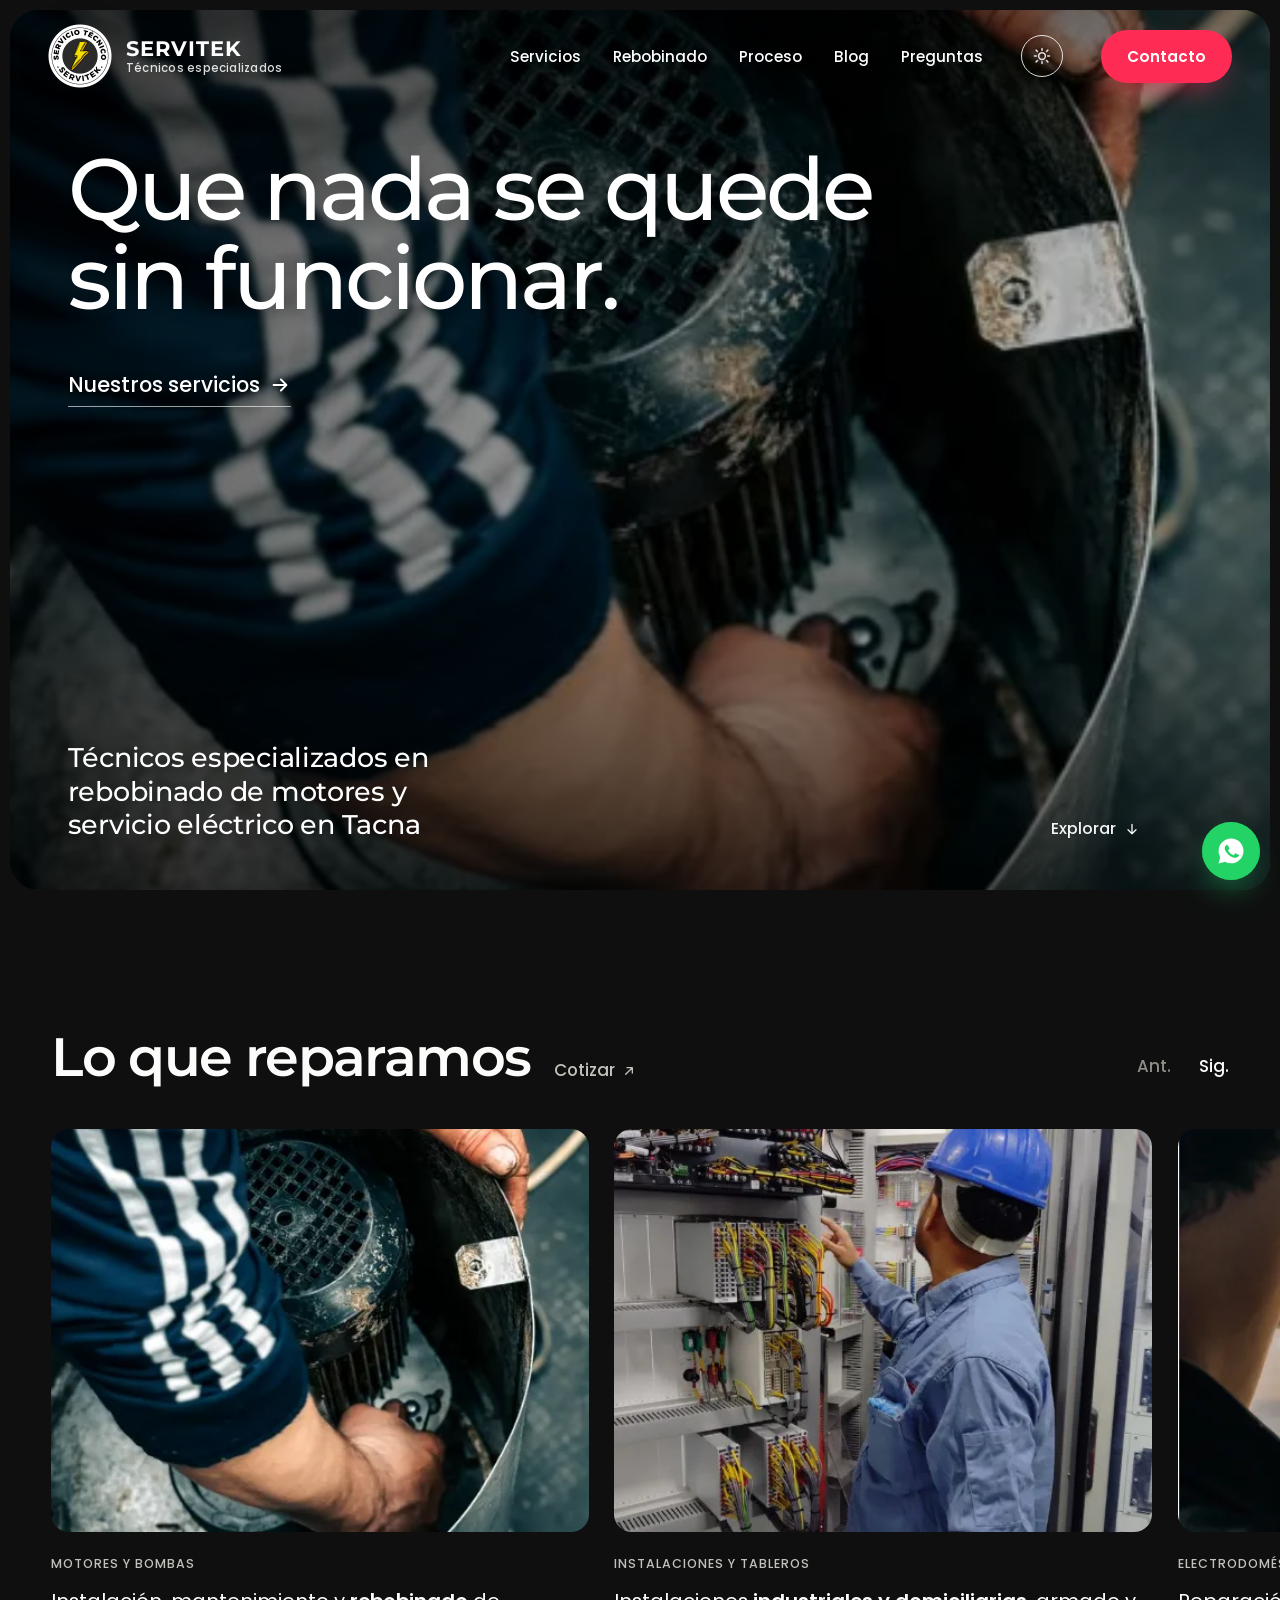
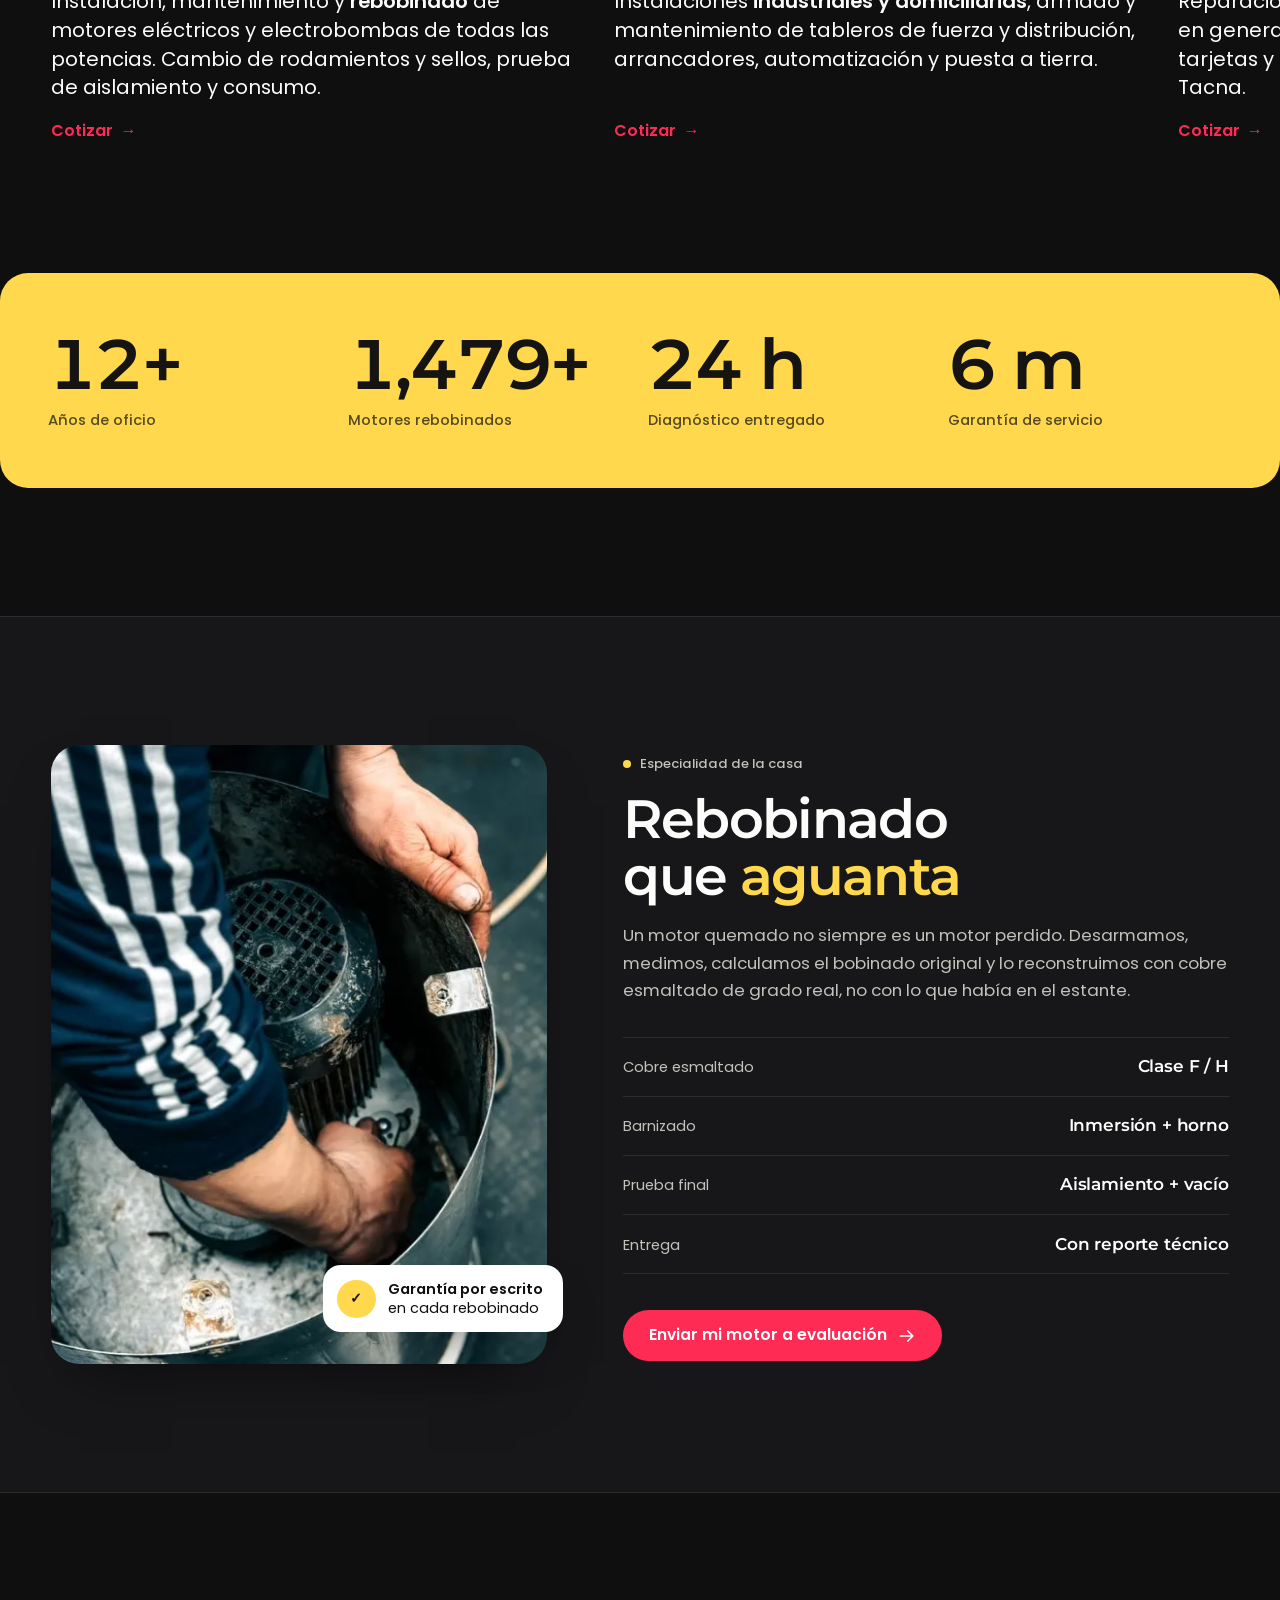
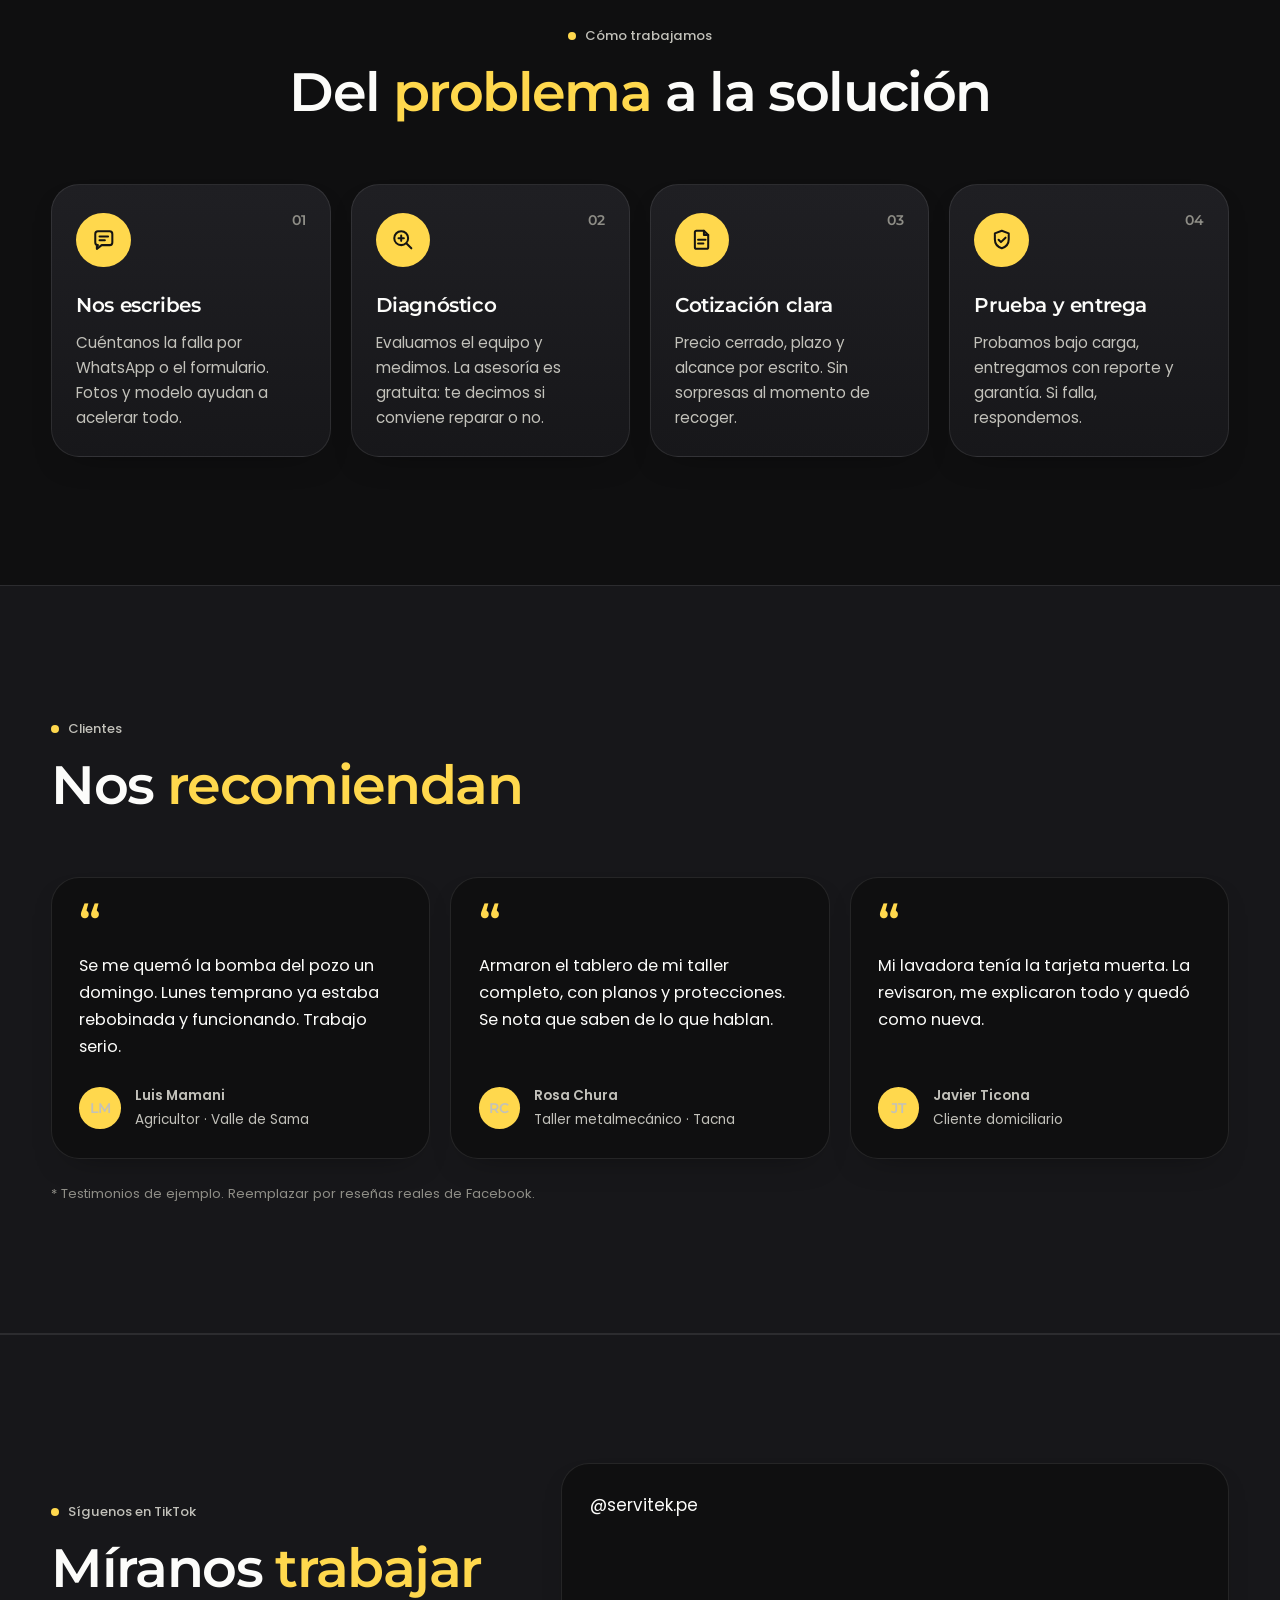
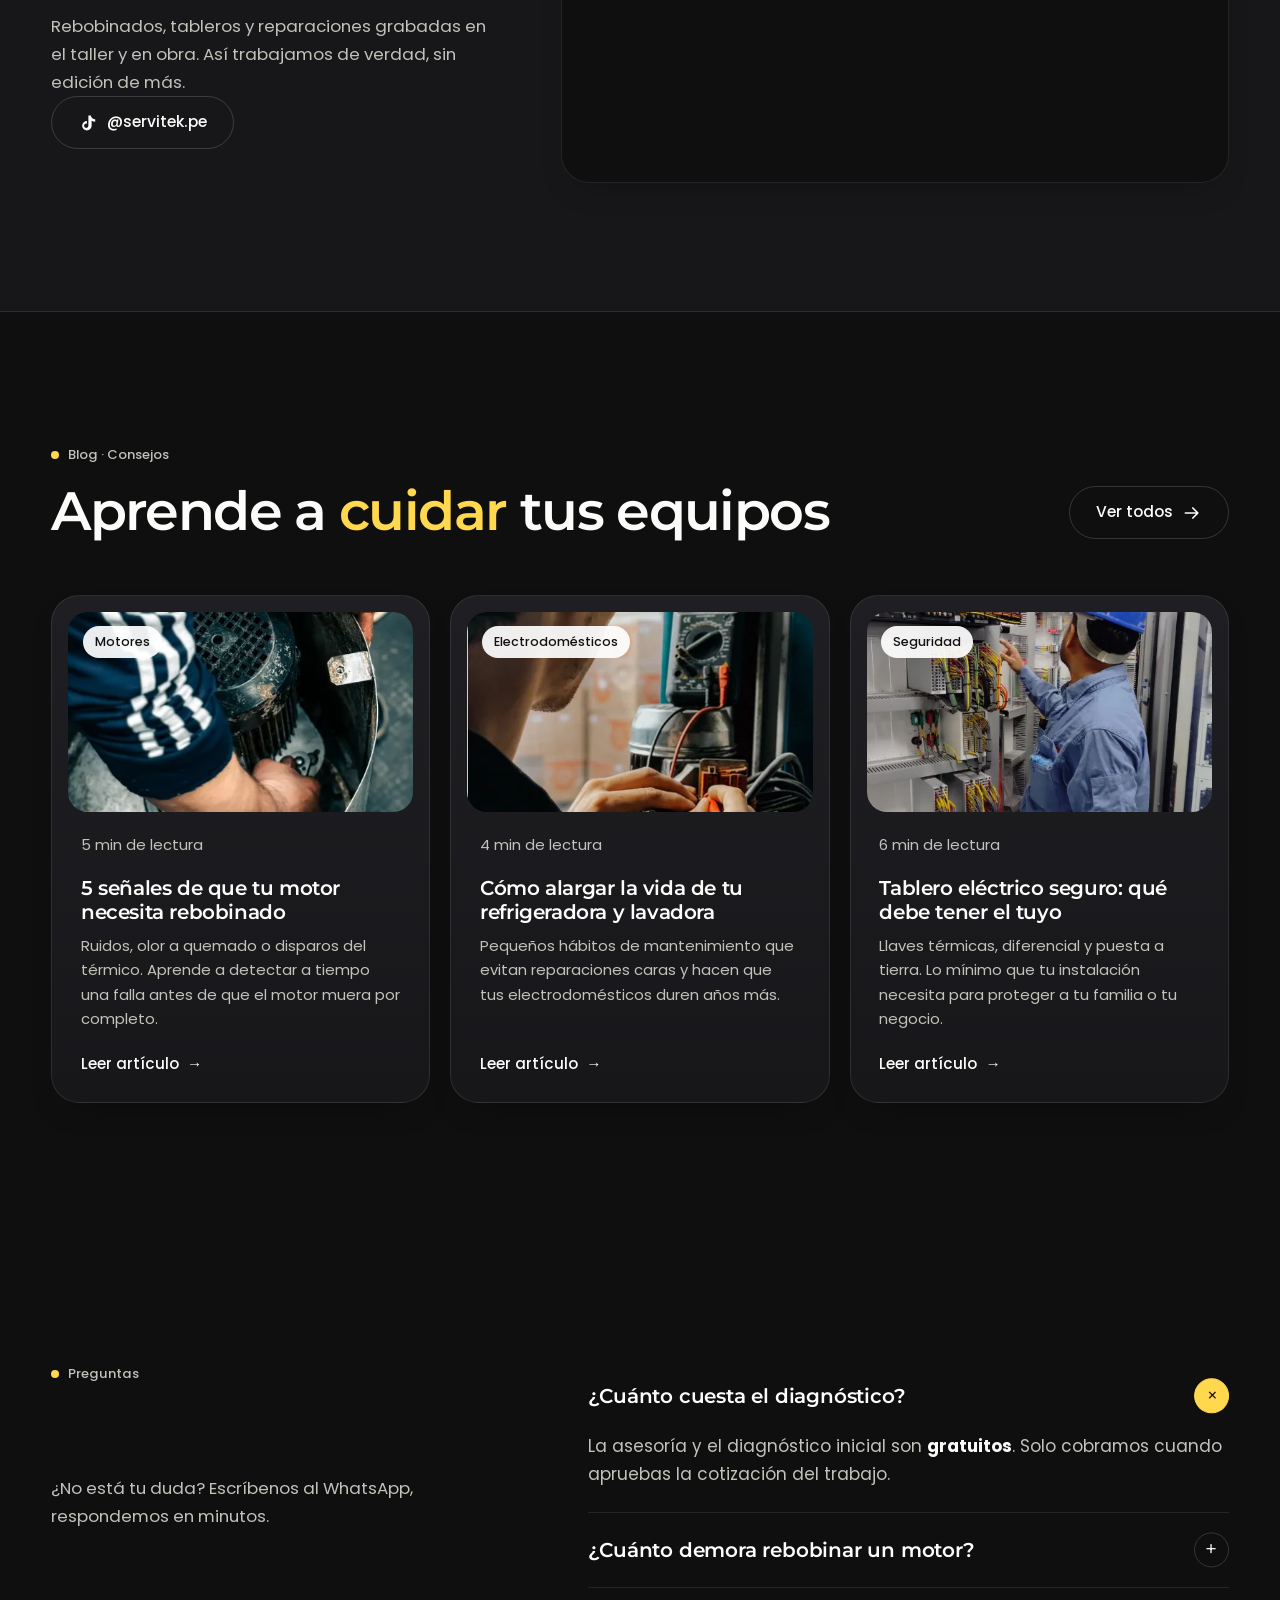
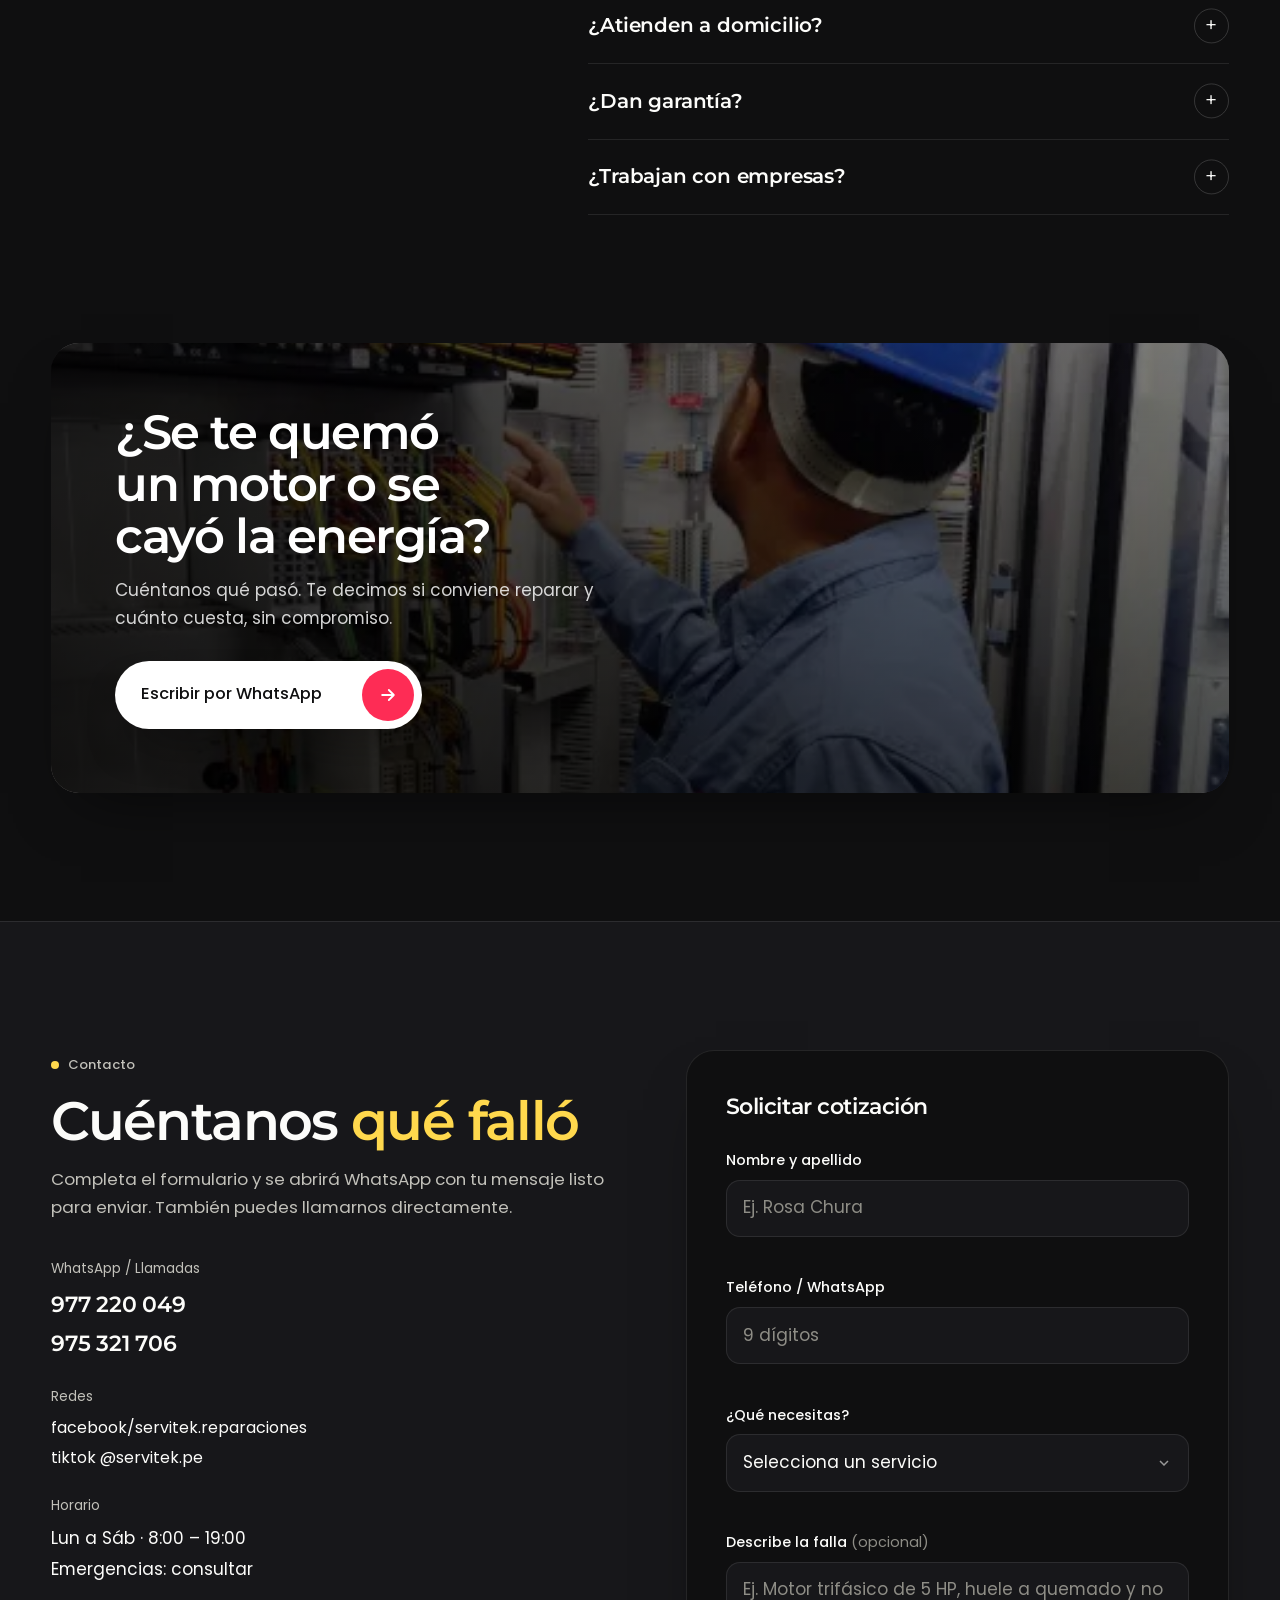
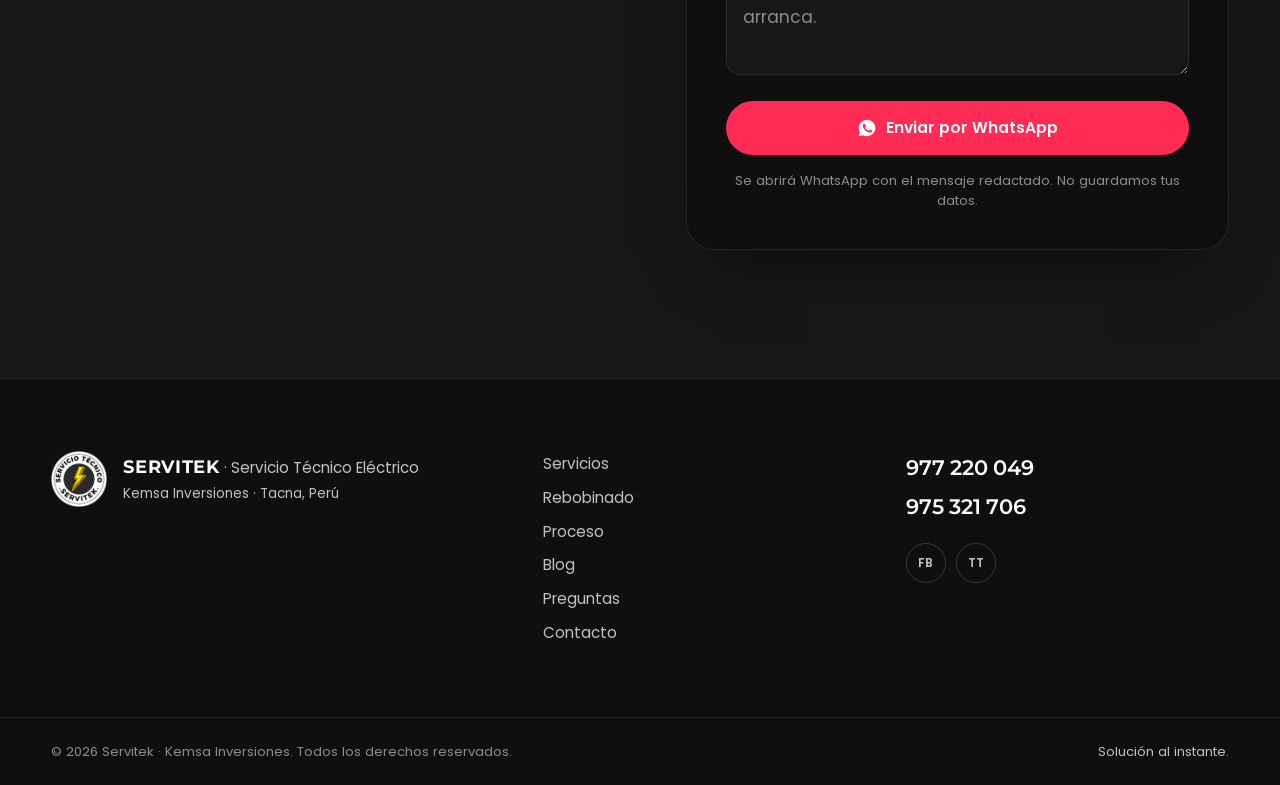
==== index.html @ 83cf3275 "Convertir Servicios en carrusel a lo ancho con cinco servicios Tarjetas sin caja: foto grande, etiqu" ====
<!doctype html>
<html lang="es-PE">
<head>
<meta charset="utf-8">
<meta name="viewport" content="width=device-width, initial-scale=1">
<title>SERVITEK · Servicio Técnico Eléctrico en Tacna | Rebobinado de Motores y Bombas</title>
<meta name="description" content="Servicio técnico eléctrico en Tacna: rebobinado y reparación de motores y bombas, instalaciones industriales y domiciliarias, tableros eléctricos y reparación de electrodomésticos. Asesoría gratuita y solución al instante.">
<meta name="theme-color" content="#0F0F10">
<script>
  (function(){try{var t=localStorage.getItem('servitek-theme');
  if(t==='light')document.documentElement.setAttribute('data-theme','light');}catch(e){}})();
</script>
<link rel="icon" href="assets/favicon.svg" type="image/svg+xml">
<link rel="canonical" href="https://codekadigital.github.io/servitek/">

<meta property="og:type" content="website">
<meta property="og:url" content="https://codekadigital.github.io/servitek/">
<meta property="og:title" content="SERVITEK · Servicio Técnico Eléctrico en Tacna">
<meta property="og:description" content="Rebobinado de motores y bombas, tableros eléctricos, instalaciones industriales y domiciliarias. Asesoría gratuita.">
<meta property="og:image" content="https://codekadigital.github.io/servitek/assets/og-servitek.png">
<meta property="og:image:width" content="1200">
<meta property="og:image:height" content="630">
<meta property="og:locale" content="es_PE">
<meta name="twitter:card" content="summary_large_image">

<link rel="preconnect" href="https://fonts.googleapis.com">
<link rel="preconnect" href="https://fonts.gstatic.com" crossorigin>
<link href="https://fonts.googleapis.com/css2?family=Montserrat:wght@500;600;700&family=Poppins:wght@400;500;600&display=swap" rel="stylesheet">
<link rel="stylesheet" href="css/styles.css?v=9">

<script type="application/ld+json">
{
  "@context": "https://schema.org",
  "@type": "ElectricalContractor",
  "name": "SERVITEK — Servicio Técnico Eléctrico",
  "alternateName": "KEMSA Inversiones",
  "description": "Rebobinado y reparación de motores y bombas, instalaciones industriales y domiciliarias, tableros eléctricos y reparación de electrodomésticos.",
  "telephone": "+51977220049",
  "areaServed": { "@type": "City", "name": "Tacna, Perú" },
  "address": { "@type": "PostalAddress", "addressLocality": "Tacna", "addressCountry": "PE" },
  "sameAs": [
    "https://www.facebook.com/servitek.reparaciones",
    "https://www.tiktok.com/@servitek.pe"
  ],
  "openingHours": "Mo-Sa 08:00-19:00"
}
</script>
</head>
<body>

<a class="skip-link" href="#main">Saltar al contenido</a>

<!-- ═══════════════════════════════════ HEADER -->
<header class="hdr" id="hdr">
  <div class="hdr__inner">
    <a class="brand" href="#top" aria-label="Servitek, inicio">
      <img src="assets/logo-servitek.png" alt="" width="64" height="64" class="brand__mark">
      <span class="brand__text"><strong>SERVITEK</strong><em>Técnicos especializados</em></span>
    </a>

    <nav class="nav" id="nav" aria-label="Principal">
      <a href="#servicios">Servicios</a>
      <a href="#rebobinado">Rebobinado</a>
      <a href="#proceso">Proceso</a>
      <a href="#blog">Blog</a>
      <a href="#faq">Preguntas</a>
      <a href="#contacto" class="nav__cta">Contacto</a>
    </nav>

    <button class="theme" id="theme" aria-label="Cambiar a modo claro" aria-pressed="false" title="Modo claro / oscuro">
      <svg class="theme__sun" viewBox="0 0 24 24" aria-hidden="true"><circle cx="12" cy="12" r="4.5" fill="none" stroke="currentColor" stroke-width="2"/><path d="M12 2v2.5M12 19.5V22M4.2 4.2l1.8 1.8M18 18l1.8 1.8M2 12h2.5M19.5 12H22M4.2 19.8 6 18M18 6l1.8-1.8" stroke="currentColor" stroke-width="2" stroke-linecap="round"/></svg>
      <svg class="theme__moon" viewBox="0 0 24 24" aria-hidden="true"><path d="M20 14.5A8 8 0 0 1 9.5 4a8 8 0 1 0 10.5 10.5Z" fill="none" stroke="currentColor" stroke-width="2" stroke-linejoin="round"/></svg>
    </button>

    <a class="hdr__cta" href="#contacto">Contacto</a>

    <button class="burger" id="burger" aria-label="Abrir menú" aria-expanded="false" aria-controls="nav">
      <span></span><span></span><span></span>
    </button>
  </div>
</header>

<main id="main">

<!-- ═══════════════════════════════════ PORTADA -->
<section class="hero" id="top">
  <div class="hero__media" aria-hidden="true">
    <img src="assets/foto-motores.webp" alt="" width="481" height="850" fetchpriority="high">
  </div>

  <div class="hero__inner">
    <h1 class="hero__title" data-reveal>Que nada se quede sin funcionar.</h1>

    <a class="hero__link" href="#servicios" data-reveal data-delay="1">
      Nuestros servicios
      <svg viewBox="0 0 24 24" aria-hidden="true"><path d="M5 12h14m0 0-6-6m6 6-6 6"/></svg>
    </a>

    <p class="hero__tag" data-reveal data-delay="2">Técnicos especializados en rebobinado de motores y servicio eléctrico en Tacna</p>

    <a class="hero__explore" href="#servicios">
      Explorar
      <svg viewBox="0 0 24 24" aria-hidden="true"><path d="M12 5v14m0 0-6-6m6 6 6-6"/></svg>
    </a>
  </div>
</section>

<!-- ═══════════════════════════════════ SERVICIOS -->
<section class="services" id="servicios">
  <div class="wrap services__head">
    <div class="services__title" data-reveal>
      <h2 class="sec-title">Lo que reparamos</h2>
      <a class="services__all" href="#contacto">Cotizar
        <svg viewBox="0 0 24 24" aria-hidden="true"><path d="M7 17 17 7M9 7h8v8"/></svg>
      </a>
    </div>
    <div class="services__nav" data-reveal>
      <button class="services__btn" type="button" data-dir="-1" aria-label="Anterior">Ant.</button>
      <button class="services__btn" type="button" data-dir="1" aria-label="Siguiente">Sig.</button>
    </div>
  </div>

  <div class="services__track" id="servicesTrack" tabindex="0" aria-label="Servicios, desliza para ver más">
    <article class="svc" data-reveal>
      <div class="svc__art"><img src="assets/foto-motores.webp" alt="Técnico desmontando un motor eléctrico de su carcasa" width="481" height="850" loading="lazy"></div>
      <p class="svc__label">Motores y bombas</p>
      <p class="svc__text">Instalación, mantenimiento y <strong>rebobinado</strong> de motores eléctricos y electrobombas de todas las potencias. Cambio de rodamientos y sellos, prueba de aislamiento y consumo.</p>
      <a class="svc__link" href="#contacto">Cotizar <span aria-hidden="true">→</span></a>
    </article>

    <article class="svc" data-reveal data-delay="1">
      <div class="svc__art"><img src="assets/foto-tableros.webp" alt="Técnico con casco revisando un tablero de control industrial" width="481" height="633" loading="lazy"></div>
      <p class="svc__label">Instalaciones y tableros</p>
      <p class="svc__text">Instalaciones <strong>industriales y domiciliarias</strong>, armado y mantenimiento de tableros de fuerza y distribución, arrancadores, automatización y puesta a tierra.</p>
      <a class="svc__link" href="#contacto">Cotizar <span aria-hidden="true">→</span></a>
    </article>

    <article class="svc" data-reveal data-delay="2">
      <div class="svc__art"><img src="assets/foto-electrodomesticos.webp" alt="Técnico midiendo el motor compresor de un electrodoméstico" width="493" height="853" loading="lazy"></div>
      <p class="svc__label">Electrodomésticos</p>
      <p class="svc__text">Reparación de <strong>lavadoras, secadoras</strong> y línea blanca en general. Diagnóstico electrónico, cambio de tarjetas y motores, con atención a domicilio en Tacna.</p>
      <a class="svc__link" href="#contacto">Cotizar <span aria-hidden="true">→</span></a>
    </article>

    <article class="svc" data-reveal data-delay="3">
      <div class="svc__art"><img src="assets/foto-diagnostico.webp" alt="Técnico midiendo un tablero eléctrico con multímetro" width="658" height="1039" loading="lazy"></div>
      <p class="svc__label">Refrigeración</p>
      <p class="svc__text">Mantenimiento y reparación de <strong>refrigeradoras, congeladoras</strong> y equipos de frío comercial. Carga de gas, cambio de compresor y control de temperatura.</p>
      <a class="svc__link" href="#contacto">Cotizar <span aria-hidden="true">→</span></a>
    </article>

    <article class="svc" data-reveal data-delay="4">
      <div class="svc__art"><img src="assets/foto-tableros.webp" alt="Tablero eléctrico industrial en mantenimiento" width="481" height="633" loading="lazy"></div>
      <p class="svc__label">Mantenimiento preventivo</p>
      <p class="svc__text">Programas de <strong>mantenimiento programado</strong> para plantas, minas y agroindustria. Inspección, medición y reporte técnico antes de que la falla detenga tu operación.</p>
      <a class="svc__link" href="#contacto">Cotizar <span aria-hidden="true">→</span></a>
    </article>
  </div>
</section>

<!-- ═══════════════════════════════════ STATS -->
<section class="stats" aria-label="Cifras de Servitek">
  <div class="wrap stats__grid">
    <div class="stat" data-reveal>
      <span class="stat__num" data-count="12" data-suffix="+">0</span>
      <span class="stat__lbl">Años de oficio</span>
    </div>
    <div class="stat" data-reveal data-delay="1">
      <span class="stat__num" data-count="1500" data-suffix="+">0</span>
      <span class="stat__lbl">Motores rebobinados</span>
    </div>
    <div class="stat" data-reveal data-delay="2">
      <span class="stat__num" data-count="24" data-suffix=" h">0</span>
      <span class="stat__lbl">Diagnóstico entregado</span>
    </div>
    <div class="stat" data-reveal data-delay="3">
      <span class="stat__num" data-count="6" data-suffix=" m">0</span>
      <span class="stat__lbl">Garantía de servicio</span>
    </div>
  </div>
</section>

<!-- ═══════════════════════════════════ REBOBINADO -->
<section class="rewind" id="rebobinado">
  <div class="wrap rewind__grid">
    <div class="rewind__art" data-reveal>
      <div class="rewind__frame">
        <img src="assets/foto-motores.webp" alt="Motor eléctrico desmontado para rebobinado" width="481" height="850" loading="lazy">
      </div>
      <div class="rewind__badge" aria-hidden="true">
        <span class="rewind__badge-ico">✓</span>
        <span><b>Garantía por escrito</b><br>en cada rebobinado</span>
      </div>
    </div>

    <div class="rewind__copy">
      <p class="kicker" data-reveal>Especialidad de la casa</p>
      <h2 class="sec-title" data-reveal>Rebobinado que <span class="hl">aguanta</span></h2>
      <p class="sec-lead" data-reveal>
        Un motor quemado no siempre es un motor perdido. Desarmamos, medimos, calculamos
        el bobinado original y lo reconstruimos con cobre esmaltado de grado real,
        no con lo que había en el estante.
      </p>

      <ol class="specs" data-reveal data-delay="1">
        <li><span>Cobre esmaltado</span><b>Clase F / H</b></li>
        <li><span>Barnizado</span><b>Inmersión + horno</b></li>
        <li><span>Prueba final</span><b>Aislamiento + vacío</b></li>
        <li><span>Entrega</span><b>Con reporte técnico</b></li>
      </ol>

      <a class="btn btn--volt" href="#contacto" data-reveal data-delay="2">
        Enviar mi motor a evaluación
        <svg class="ico ico--arrow" viewBox="0 0 24 24" aria-hidden="true"><path d="M4 12h15m0 0-6-6m6 6-6 6" fill="none" stroke="currentColor" stroke-width="2" stroke-linecap="round" stroke-linejoin="round"/></svg>
      </a>
    </div>
  </div>
</section>

<!-- ═══════════════════════════════════ PROCESO -->
<section class="process" id="proceso">
  <div class="wrap">
    <header class="sec-head sec-head--center">
      <p class="kicker" data-reveal>Cómo trabajamos</p>
      <h2 class="sec-title" data-reveal>Del <span class="hl">problema</span> a la solución</h2>
    </header>

    <ol class="steps">
      <li class="step" data-reveal>
        <span class="step__ico" aria-hidden="true"><svg viewBox="0 0 24 24" aria-hidden="true"><path d="M4 6.5A2.5 2.5 0 0 1 6.5 4h11A2.5 2.5 0 0 1 20 6.5v8a2.5 2.5 0 0 1-2.5 2.5H10l-4.5 3.5V17H6.5A2.5 2.5 0 0 1 4 14.5z" stroke="currentColor" stroke-width="1.9" stroke-linecap="round" stroke-linejoin="round" fill="none"/><path d="M8 9h8M8 12.5h5" stroke="currentColor" stroke-width="1.9" stroke-linecap="round" stroke-linejoin="round" fill="none"/></svg></span>
        <span class="step__n">01</span>
        <h3>Nos escribes</h3>
        <p>Cuéntanos la falla por WhatsApp o el formulario. Fotos y modelo ayudan a acelerar todo.</p>
      </li>
      <li class="step" data-reveal data-delay="1">
        <span class="step__ico" aria-hidden="true"><svg viewBox="0 0 24 24" aria-hidden="true"><circle cx="10.5" cy="10.5" r="6.5" stroke="currentColor" stroke-width="1.9" stroke-linecap="round" stroke-linejoin="round" fill="none"/><path d="M15.5 15.5 20 20M8 10.5h5M10.5 8v5" stroke="currentColor" stroke-width="1.9" stroke-linecap="round" stroke-linejoin="round" fill="none"/></svg></span>
        <span class="step__n">02</span>
        <h3>Diagnóstico</h3>
        <p>Evaluamos el equipo y medimos. La asesoría es gratuita: te decimos si conviene reparar o no.</p>
      </li>
      <li class="step" data-reveal data-delay="2">
        <span class="step__ico" aria-hidden="true"><svg viewBox="0 0 24 24" aria-hidden="true"><path d="M7 3.5h7l4 4V19a1.5 1.5 0 0 1-1.5 1.5h-9.5A1.5 1.5 0 0 1 5.5 19V5A1.5 1.5 0 0 1 7 3.5z" stroke="currentColor" stroke-width="1.9" stroke-linecap="round" stroke-linejoin="round" fill="none"/><path d="M14 3.5v4h4M8.5 12h7M8.5 15.5h5" stroke="currentColor" stroke-width="1.9" stroke-linecap="round" stroke-linejoin="round" fill="none"/></svg></span>
        <span class="step__n">03</span>
        <h3>Cotización clara</h3>
        <p>Precio cerrado, plazo y alcance por escrito. Sin sorpresas al momento de recoger.</p>
      </li>
      <li class="step" data-reveal data-delay="3">
        <span class="step__ico" aria-hidden="true"><svg viewBox="0 0 24 24" aria-hidden="true"><path d="M12 3.5 18.5 6v5.5c0 4-2.8 7.3-6.5 8.5-3.7-1.2-6.5-4.5-6.5-8.5V6z" stroke="currentColor" stroke-width="1.9" stroke-linecap="round" stroke-linejoin="round" fill="none"/><path d="m9 12 2.2 2.2L15.5 10" stroke="currentColor" stroke-width="1.9" stroke-linecap="round" stroke-linejoin="round" fill="none"/></svg></span>
        <span class="step__n">04</span>
        <h3>Prueba y entrega</h3>
        <p>Probamos bajo carga, entregamos con reporte y garantía. Si falla, respondemos.</p>
      </li>
    </ol>
  </div>
</section>

<!-- ═══════════════════════════════════ TESTIMONIOS -->
<section class="quotes" aria-label="Testimonios">
  <div class="wrap">
    <header class="sec-head">
      <p class="kicker" data-reveal>Clientes</p>
      <h2 class="sec-title" data-reveal>Nos <span class="hl">recomiendan</span></h2>
    </header>
    <div class="quotes__grid">
      <blockquote class="quote" data-reveal>
        <p>Se me quemó la bomba del pozo un domingo. Lunes temprano ya estaba rebobinada y funcionando. Trabajo serio.</p>
        <footer><span class="quote__avatar" aria-hidden="true">LM</span><span><b>Luis Mamani</b><span>Agricultor · Valle de Sama</span></span></footer>
      </blockquote>
      <blockquote class="quote" data-reveal data-delay="1">
        <p>Armaron el tablero de mi taller completo, con planos y protecciones. Se nota que saben de lo que hablan.</p>
        <footer><span class="quote__avatar" aria-hidden="true">RC</span><span><b>Rosa Chura</b><span>Taller metalmecánico · Tacna</span></span></footer>
      </blockquote>
      <blockquote class="quote" data-reveal data-delay="2">
        <p>Mi lavadora tenía la tarjeta muerta. La revisaron, me explicaron todo y quedó como nueva.</p>
        <footer><span class="quote__avatar" aria-hidden="true">JT</span><span><b>Javier Ticona</b><span>Cliente domiciliario</span></span></footer>
      </blockquote>
    </div>
    <p class="quotes__note" data-reveal>* Testimonios de ejemplo. Reemplazar por reseñas reales de Facebook.</p>
  </div>
</section>

<!-- ═══════════════════════════════════ TIKTOK -->
<section class="tiktok" id="tiktok">
  <div class="wrap tiktok__grid">
    <div class="tiktok__copy">
      <p class="kicker" data-reveal>Síguenos en TikTok</p>
      <h2 class="sec-title" data-reveal>Míranos <span class="hl">trabajar</span></h2>
      <p class="sec-lead" data-reveal>
        Rebobinados, tableros y reparaciones grabadas en el taller y en obra.
        Así trabajamos de verdad, sin edición de más.
      </p>
      <a class="btn btn--ghost" href="https://www.tiktok.com/@servitek.pe" target="_blank" rel="noopener" data-reveal data-delay="1">
        <svg class="ico" viewBox="0 0 24 24" aria-hidden="true"><path d="M16.6 5.82A4.28 4.28 0 0 1 15.54 3h-3.09v12.4a2.59 2.59 0 0 1-2.59 2.5 2.59 2.59 0 0 1-2.59-2.59 2.59 2.59 0 0 1 3.4-2.46V9.7a5.68 5.68 0 0 0-5.7 5.62 5.68 5.68 0 0 0 5.7 5.68 5.68 5.68 0 0 0 5.68-5.68V9.15a7.35 7.35 0 0 0 4.3 1.38V7.44a4.27 4.27 0 0 1-4.05-1.62z"/></svg>
        @servitek.pe
      </a>
    </div>

    <div class="tiktok__panel" data-reveal data-delay="1">
      <!-- Perfil con los últimos videos; se actualiza solo desde TikTok -->
      <blockquote class="tiktok-embed" cite="https://www.tiktok.com/@servitek.pe" data-unique-id="servitek.pe" data-embed-type="creator" style="max-width:780px;min-width:288px;margin:0 auto">
        <section><a target="_blank" rel="noopener" href="https://www.tiktok.com/@servitek.pe?refer=creator_embed">@servitek.pe</a></section>
      </blockquote>
      <!--
        Para incrustar reels concretos, agrega uno por cada video dentro de <div class="reels">:
        <blockquote class="tiktok-embed" cite="https://www.tiktok.com/@servitek.pe/video/ID" data-video-id="ID" style="max-width:325px;min-width:325px">
          <section><a target="_blank" href="https://www.tiktok.com/@servitek.pe/video/ID">Ver en TikTok</a></section>
        </blockquote>
      -->
    </div>
  </div>
</section>

<!-- ═══════════════════════════════════ BLOG -->
<section class="blog" id="blog">
  <div class="wrap">
    <header class="blog__head">
      <div>
        <p class="kicker" data-reveal>Blog · Consejos</p>
        <h2 class="sec-title" data-reveal>Aprende a <span class="hl">cuidar</span> tus equipos</h2>
      </div>
      <a class="btn btn--ghost" href="blog.html" data-reveal>
        Ver todos
        <svg class="ico ico--arrow" viewBox="0 0 24 24" aria-hidden="true"><path d="M4 12h15m0 0-6-6m6 6-6 6" fill="none" stroke="currentColor" stroke-width="2" stroke-linecap="round" stroke-linejoin="round"/></svg>
      </a>
    </header>

    <div class="posts">
      <article class="post" data-reveal>
        <div class="post__art">
          <img src="assets/foto-motores.webp" alt="Motor eléctrico desmontado" width="481" height="850" loading="lazy">
          <span class="post__cat">Motores</span>
        </div>
        <div class="post__body">
          <p class="post__meta">5 min de lectura</p>
          <h3><a href="blog/senales-motor-necesita-rebobinado.html">5 señales de que tu motor necesita rebobinado</a></h3>
          <p>Ruidos, olor a quemado o disparos del térmico. Aprende a detectar a tiempo una falla antes de que el motor muera por completo.</p>
          <span class="post__link">Leer artículo <span aria-hidden="true">→</span></span>
        </div>
      </article>

      <article class="post" data-reveal data-delay="1">
        <div class="post__art">
          <img src="assets/foto-electrodomesticos.webp" alt="Reparación de electrodoméstico" width="493" height="853" loading="lazy">
          <span class="post__cat">Electrodomésticos</span>
        </div>
        <div class="post__body">
          <p class="post__meta">4 min de lectura</p>
          <h3><a href="blog/alargar-vida-refrigeradora-lavadora.html">Cómo alargar la vida de tu refrigeradora y lavadora</a></h3>
          <p>Pequeños hábitos de mantenimiento que evitan reparaciones caras y hacen que tus electrodomésticos duren años más.</p>
          <span class="post__link">Leer artículo <span aria-hidden="true">→</span></span>
        </div>
      </article>

      <article class="post" data-reveal data-delay="2">
        <div class="post__art">
          <img src="assets/foto-tableros.webp" alt="Tablero eléctrico" width="481" height="633" loading="lazy">
          <span class="post__cat">Seguridad</span>
        </div>
        <div class="post__body">
          <p class="post__meta">6 min de lectura</p>
          <h3><a href="blog/tablero-electrico-seguro-casa-negocio.html">Tablero eléctrico seguro: qué debe tener el tuyo</a></h3>
          <p>Llaves térmicas, diferencial y puesta a tierra. Lo mínimo que tu instalación necesita para proteger a tu familia o tu negocio.</p>
          <span class="post__link">Leer artículo <span aria-hidden="true">→</span></span>
        </div>
      </article>
    </div>
  </div>
</section>

<!-- ═══════════════════════════════════ FAQ -->
<section class="faq" id="faq">
  <div class="wrap faq__grid">
    <div class="faq__intro">
      <p class="kicker" data-reveal>Preguntas</p>
      <h2 class="sec-title" data-reveal>Antes de <span class="hl">llamar</span></h2>
      <p class="sec-lead" data-reveal>¿No está tu duda? Escríbenos al WhatsApp, respondemos en minutos.</p>
    </div>

    <div class="faq__list" data-reveal data-delay="1">
      <details class="acc" open>
        <summary>¿Cuánto cuesta el diagnóstico?</summary>
        <div class="acc__body"><p>La asesoría y el diagnóstico inicial son <strong>gratuitos</strong>. Solo cobramos cuando apruebas la cotización del trabajo.</p></div>
      </details>
      <details class="acc">
        <summary>¿Cuánto demora rebobinar un motor?</summary>
        <div class="acc__body"><p>Depende de la potencia y disponibilidad de cobre. Un motor monofásico estándar sale entre <strong>24 y 72 horas</strong>. Los casos urgentes se atienden con prioridad.</p></div>
      </details>
      <details class="acc">
        <summary>¿Atienden a domicilio?</summary>
        <div class="acc__body"><p>Sí. Instalaciones, tableros y electrodomésticos se atienden en tu domicilio o empresa dentro de Tacna. Los motores y bombas se evalúan en taller.</p></div>
      </details>
      <details class="acc">
        <summary>¿Dan garantía?</summary>
        <div class="acc__body"><p>Todo trabajo sale con garantía por escrito de hasta <strong>6 meses</strong> sobre mano de obra y componentes instalados por nosotros.</p></div>
      </details>
      <details class="acc">
        <summary>¿Trabajan con empresas?</summary>
        <div class="acc__body"><p>Sí. Emitimos comprobantes y manejamos contratos de <strong>mantenimiento preventivo</strong> programado para plantas, minas y agroindustria.</p></div>
      </details>
    </div>
  </div>
</section>

<!-- ═══════════════════════════════════ FRANJA CTA -->
<section class="band" aria-label="Llamado a la acción">
  <div class="wrap">
    <div class="band__panel" data-reveal>
      <img class="band__img" src="assets/foto-tableros.webp" alt="" width="481" height="633" loading="lazy">
      <div class="band__copy">
        <h2 class="band__title">¿Se te quemó un motor o se cayó la energía?</h2>
        <p class="band__lead">Cuéntanos qué pasó. Te decimos si conviene reparar y cuánto cuesta, sin compromiso.</p>
        <a class="pill" href="https://wa.me/51977220049?text=Hola%20SERVITEK%2C%20necesito%20una%20cotizaci%C3%B3n" target="_blank" rel="noopener">
          <span>Escribir por WhatsApp</span>
          <span class="pill__arrow" aria-hidden="true"><svg viewBox="0 0 24 24"><path d="M5 12h14m0 0-6-6m6 6-6 6"/></svg></span>
        </a>
      </div>
    </div>
  </div>
</section>

<!-- ═══════════════════════════════════ CONTACTO -->
<section class="contact" id="contacto">
  <div class="wrap contact__grid">

    <div class="contact__copy">
      <p class="kicker" data-reveal>Contacto</p>
      <h2 class="sec-title" data-reveal>Cuéntanos <span class="hl">qué falló</span></h2>
      <p class="sec-lead" data-reveal>
        Completa el formulario y se abrirá WhatsApp con tu mensaje listo para enviar.
        También puedes llamarnos directamente.
      </p>

      <ul class="contact__list" data-reveal data-delay="1">
        <li>
          <span class="lbl">WhatsApp / Llamadas</span>
          <a href="tel:+51977220049">977 220 049</a>
          <a href="tel:+51975321706">975 321 706</a>
        </li>
        <li>
          <span class="lbl">Redes</span>
          <a href="https://www.facebook.com/servitek.reparaciones" target="_blank" rel="noopener">facebook/servitek.reparaciones</a>
          <a href="https://www.tiktok.com/@servitek.pe" target="_blank" rel="noopener">tiktok @servitek.pe</a>
        </li>
        <li>
          <span class="lbl">Horario</span>
          <span class="val">Lun a Sáb · 8:00 – 19:00</span>
          <span class="val">Emergencias: consultar</span>
        </li>
      </ul>
    </div>

    <form class="form" id="form" novalidate data-reveal data-delay="1">
      <p class="form__head">Solicitar cotización</p>

      <div class="field">
        <label for="nombre">Nombre y apellido</label>
        <input id="nombre" name="nombre" type="text" autocomplete="name" required placeholder="Ej. Rosa Chura">
        <small class="err" data-err></small>
      </div>

      <div class="field">
        <label for="telefono">Teléfono / WhatsApp</label>
        <input id="telefono" name="telefono" type="tel" inputmode="tel" autocomplete="tel" required placeholder="9 dígitos" maxlength="12">
        <small class="err" data-err></small>
      </div>

      <div class="field">
        <label for="servicio">¿Qué necesitas?</label>
        <select id="servicio" name="servicio" required>
          <option value="" selected disabled>Selecciona un servicio</option>
          <option>Rebobinado de motor</option>
          <option>Reparación de electrobomba</option>
          <option>Tablero eléctrico</option>
          <option>Instalación industrial</option>
          <option>Instalación domiciliaria</option>
          <option>Reparación de electrodoméstico</option>
          <option>Mantenimiento preventivo</option>
          <option>Otro / no estoy seguro</option>
        </select>
        <small class="err" data-err></small>
      </div>

      <div class="field">
        <label for="mensaje">Describe la falla <span class="opt">(opcional)</span></label>
        <textarea id="mensaje" name="mensaje" rows="3" placeholder="Ej. Motor trifásico de 5 HP, huele a quemado y no arranca."></textarea>
      </div>

      <div class="hp" aria-hidden="true">
        <label for="empresa">No llenar</label>
        <input id="empresa" name="empresa" type="text" tabindex="-1" autocomplete="off">
      </div>

      <button class="btn btn--volt btn--block" type="submit">
        <svg class="ico" viewBox="0 0 24 24" aria-hidden="true"><path d="M12.04 2c-5.5 0-9.96 4.46-9.96 9.96 0 1.76.46 3.48 1.34 5L2 22l5.2-1.36a9.9 9.9 0 0 0 4.84 1.24h.01c5.5 0 9.96-4.46 9.96-9.96S17.54 2 12.04 2Zm5.83 14.06c-.24.68-1.42 1.31-1.96 1.36-.5.05-.96.24-3.24-.68-2.73-1.1-4.46-3.9-4.6-4.09-.13-.19-1.1-1.46-1.1-2.78 0-1.32.7-1.97.94-2.24.25-.27.54-.34.72-.34.18 0 .36 0 .52.01.17.01.39-.06.61.47.24.55.8 1.9.87 2.04.07.14.12.3.02.49-.1.19-.15.3-.29.46-.15.17-.31.37-.44.5-.15.14-.3.3-.13.59.17.29.75 1.24 1.61 2.01 1.11.99 2.04 1.3 2.33 1.44.29.15.46.12.63-.07.17-.19.73-.85.93-1.14.19-.29.39-.24.65-.15.26.1 1.61.76 1.89.9.27.14.46.22.53.34.06.12.06.7-.18 1.38Z"/></svg>
        Enviar por WhatsApp
      </button>

      <p class="form__note" id="formNote" role="status" aria-live="polite">
        Se abrirá WhatsApp con el mensaje redactado. No guardamos tus datos.
      </p>
    </form>
  </div>
</section>

</main>

<!-- ═══════════════════════════════════ FOOTER -->
<footer class="ftr">
  <div class="wrap ftr__grid">
    <div class="ftr__brand">
      <img src="assets/logo-servitek.png" alt="Servitek" width="72" height="72">
      <p><strong>SERVITEK</strong> · Servicio Técnico Eléctrico<br>
      <span>Kemsa Inversiones · Tacna, Perú</span></p>
    </div>

    <nav class="ftr__nav" aria-label="Pie de página">
      <a href="#servicios">Servicios</a>
      <a href="#rebobinado">Rebobinado</a>
      <a href="#proceso">Proceso</a>
      <a href="#blog">Blog</a>
      <a href="#faq">Preguntas</a>
      <a href="#contacto">Contacto</a>
    </nav>

    <div class="ftr__contact">
      <a href="tel:+51977220049">977 220 049</a>
      <a href="tel:+51975321706">975 321 706</a>
      <div class="ftr__social">
        <a href="https://www.facebook.com/servitek.reparaciones" target="_blank" rel="noopener" aria-label="Facebook">FB</a>
        <a href="https://www.tiktok.com/@servitek.pe" target="_blank" rel="noopener" aria-label="TikTok">TT</a>
      </div>
    </div>
  </div>

  <div class="wrap ftr__bottom">
    <p>© <span id="year">2026</span> Servitek · Kemsa Inversiones. Todos los derechos reservados.</p>
    <p class="ftr__made">Solución al instante.</p>
  </div>
</footer>

<!-- ═══════════════════════════════════ FLOATING -->
<a class="wa" href="https://wa.me/51977220049?text=Hola%20SERVITEK%2C%20necesito%20ayuda%20con%20un%20servicio%20el%C3%A9ctrico" target="_blank" rel="noopener" aria-label="Escribir por WhatsApp">
  <svg viewBox="0 0 24 24" aria-hidden="true"><path d="M12.04 2c-5.5 0-9.96 4.46-9.96 9.96 0 1.76.46 3.48 1.34 5L2 22l5.2-1.36a9.9 9.9 0 0 0 4.84 1.24h.01c5.5 0 9.96-4.46 9.96-9.96S17.54 2 12.04 2Zm5.83 14.06c-.24.68-1.42 1.31-1.96 1.36-.5.05-.96.24-3.24-.68-2.73-1.1-4.46-3.9-4.6-4.09-.13-.19-1.1-1.46-1.1-2.78 0-1.32.7-1.97.94-2.24.25-.27.54-.34.72-.34.18 0 .36 0 .52.01.17.01.39-.06.61.47.24.55.8 1.9.87 2.04.07.14.12.3.02.49-.1.19-.15.3-.29.46-.15.17-.31.37-.44.5-.15.14-.3.3-.13.59.17.29.75 1.24 1.61 2.01 1.11.99 2.04 1.3 2.33 1.44.29.15.46.12.63-.07.17-.19.73-.85.93-1.14.19-.29.39-.24.65-.15.26.1 1.61.76 1.89.9.27.14.46.22.53.34.06.12.06.7-.18 1.38Z"/></svg>
  <span class="wa__ping" aria-hidden="true"></span>
</a>

<button class="totop" id="totop" aria-label="Volver arriba">
  <svg viewBox="0 0 24 24" aria-hidden="true"><path d="M12 19V5m0 0-6 6m6-6 6 6" fill="none" stroke="currentColor" stroke-width="2" stroke-linecap="round" stroke-linejoin="round"/></svg>
</button>

<script src="js/main.js" defer></script>
<script async src="https://www.tiktok.com/embed.js"></script>
</body>
</html>
---- css/styles.css ----
/* ══════════════════════════════════════════════════════════════
   SERVITEK — Servicio Técnico Eléctrico
   Dirección: fotográfica y limpia. Fondo oscuro suave, mucho aire,
   esquinas redondeadas, un solo acento amarillo usado con moderación.
   ══════════════════════════════════════════════════════════════ */

:root{
  /* Superficies */
  --bg:        #0F0F10;
  --surface:   #17171A;
  --surface-2: #1F1F23;
  --line:      rgba(255,255,255,.09);
  --line-2:    rgba(255,255,255,.16);

  /* Tinta */
  --text:      #FCFCFA;
  --muted:     #C2C1BA;
  --muted-2:   #8E8D86;

  /* Acentos */
  --yellow:     #FFD84D;
  --yellow-2:   #FFE27A;
  --yellow-ink: #151412;   /* texto sobre amarillo, fijo en ambos temas */
  --ink:        #0F0F10;   /* negro fijo (botón oscuro del header) */
  --paper:      #FFFFFF;   /* blanco fijo (botón principal del hero) */
  --action:     #FE2C55;   /* rojo de acción: botones de contacto y cotización */
  --action-2:   #FF4B6E;
  --wa:         #25D366;
  --danger:     #E5484D;

  /* Tipografía */
  --display: 'Montserrat', 'Helvetica Neue', Arial, sans-serif;
  --body:    'Poppins', 'Helvetica Neue', Arial, sans-serif;

  /* Ritmo y forma */
  --wrap:   1280px;
  --gut:    clamp(1.25rem, 4vw, 3.5rem);
  --sec:    clamp(4.5rem, 10vw, 8.5rem);
  --frame:  10px;             /* marco alrededor de la portada */
  --r:      18px;
  --r-lg:   28px;

  --ease: cubic-bezier(.2,.8,.2,1);
  --shadow: 0 30px 60px -30px rgba(0,0,0,.6);
  --shadow-rest: 0 14px 34px -22px rgba(0,0,0,.55);
  color-scheme: dark;
}

:root[data-theme="light"]{
  --bg:        #F4F3EF;
  --surface:   #FFFFFF;
  --surface-2: #F8F7F3;
  --line:      rgba(0,0,0,.08);
  --line-2:    rgba(0,0,0,.16);
  --text:      #161617;
  --muted:     #5D5C57;
  --muted-2:   #8B8A83;
  --yellow:    #FFD84D;
  --yellow-2:  #F2C400;
  --shadow:    0 30px 60px -34px rgba(0,0,0,.28);
  --shadow-rest: 0 12px 30px -22px rgba(0,0,0,.22);
  color-scheme: light;
}

*,*::before,*::after{ box-sizing:border-box; margin:0; padding:0 }

html{ scroll-behavior:smooth; -webkit-text-size-adjust:100% }
@media (prefers-reduced-motion:reduce){
  html{ scroll-behavior:auto }
  *,*::before,*::after{
    animation-duration:.01ms !important; animation-iteration-count:1 !important;
    transition-duration:.01ms !important;
  }
}

body{
  background:var(--bg);
  color:var(--text);
  font-family:var(--body);
  font-size:clamp(1rem,.96rem + .2vw,1.06rem);
  line-height:1.65;
  overflow-x:hidden;
  -webkit-font-smoothing:antialiased;
}

img,svg{ display:block; max-width:100% }
a{ color:inherit; text-decoration:none }
button,input,select,textarea{ font:inherit; color:inherit }

::selection{ background:var(--yellow); color:var(--yellow-ink) }

:focus-visible{
  outline:2px solid var(--yellow);
  outline-offset:3px;
  border-radius:6px;
}

.skip-link{
  position:absolute; left:1rem; top:-100px; z-index:200;
  background:var(--yellow); color:var(--yellow-ink);
  padding:.6rem 1rem; font-weight:600; border-radius:999px;
  transition:top .2s;
}
.skip-link:focus{ top:1rem }

.wrap{
  width:100%; max-width:var(--wrap);
  margin-inline:auto; padding-inline:var(--gut);
}

/* ══════════════════════════════════ HEADER */
.hdr{
  position:fixed; z-index:100;
  top:var(--frame); left:var(--frame); right:var(--frame);
  color:#fff;
  transition:top .3s var(--ease), left .3s var(--ease), right .3s var(--ease),
             background .3s var(--ease), color .3s, box-shadow .3s;
}
.hdr--stuck,
.hdr--solid{
  top:0; left:0; right:0;
  color:var(--text);
  background:color-mix(in srgb, var(--bg) 82%, transparent);
  backdrop-filter:blur(16px) saturate(140%);
  -webkit-backdrop-filter:blur(16px) saturate(140%);
  box-shadow:0 1px 0 var(--line);
}
.hdr__inner{
  max-width:calc(var(--wrap) + 2rem); margin-inline:auto;
  padding:.9rem clamp(1.25rem,3vw,2.5rem);
  display:flex; align-items:center; gap:clamp(1.5rem,3vw,2.75rem);
  transition:padding .3s var(--ease);
}
.hdr--stuck .hdr__inner{ padding-block:.6rem }

.brand{ display:flex; align-items:center; gap:.85rem; margin-right:auto }
.brand__mark{
  width:64px; height:64px; flex:none;
  filter:drop-shadow(0 4px 14px rgba(0,0,0,.45));
  transition:transform .5s var(--ease), width .3s var(--ease), height .3s var(--ease);
}
.brand:hover .brand__mark{ transform:rotate(-10deg) }
.hdr--stuck .brand__mark{ width:50px; height:50px }
.brand__text{ display:flex; flex-direction:column; gap:.2rem; line-height:1 }
.brand__text strong{
  font-family:var(--display); font-weight:700; font-size:1.3rem; letter-spacing:.05em;
}
.brand__text em{
  font-style:normal; font-size:.72rem; font-weight:500; letter-spacing:.02em; opacity:.85;
}

.nav{ display:flex; align-items:center; gap:clamp(1.25rem,2.5vw,2.25rem) }
.nav a{
  font-weight:500; font-size:.95rem; opacity:1;
  position:relative; padding:.35rem 0; transition:opacity .25s;
}
.nav a::after{
  content:''; position:absolute; left:0; right:0; bottom:0;
  height:1.5px; background:currentColor;
  transform:scaleX(0); transform-origin:right;
  transition:transform .35s var(--ease);
}
.nav a:hover{ opacity:1 }
.nav a:hover::after{ transform:scaleX(1); transform-origin:left }
.nav__cta{ display:none }

.hdr__cta{
  display:inline-flex; align-items:center;
  padding:.85rem 1.6rem; border-radius:999px;
  background:var(--action); color:#fff;
  font-weight:600; font-size:.95rem; white-space:nowrap;
  box-shadow:0 12px 30px -12px rgba(254,44,85,.7);
  transition:transform .3s var(--ease), background .25s;
}
.hdr__cta:hover{ transform:translateY(-2px); background:var(--action-2) }

.theme{
  flex:none; display:grid; place-items:center;
  width:42px; height:42px; cursor:pointer;
  background:transparent; border:1.5px solid currentColor; border-radius:50%;
  color:inherit; opacity:.85;
  transition:opacity .25s, transform .5s var(--ease);
}
.theme:hover{ opacity:1; transform:rotate(20deg) }
.theme svg{ width:18px; height:18px; grid-area:1/1; transition:opacity .3s, transform .4s var(--ease) }
.theme__moon{ opacity:0; transform:scale(.4) rotate(-40deg) }
.theme__sun{ opacity:1 }
:root[data-theme="light"] .theme__sun{ opacity:0; transform:scale(.4) rotate(40deg) }
:root[data-theme="light"] .theme__moon{ opacity:1; transform:none }

.burger{
  display:none; background:none; border:0; cursor:pointer;
  width:40px; height:34px; padding:6px; flex-direction:column;
  justify-content:space-between; color:inherit;
}
.burger span{
  display:block; height:2px; width:100%; background:currentColor; border-radius:2px;
  transition:transform .35s var(--ease), opacity .2s;
}
.burger[aria-expanded="true"] span:nth-child(1){ transform:translateY(9px) rotate(45deg) }
.burger[aria-expanded="true"] span:nth-child(2){ opacity:0 }
.burger[aria-expanded="true"] span:nth-child(3){ transform:translateY(-9px) rotate(-45deg) }

/* ══════════════════════════════════ BOTONES */
.btn{
  display:inline-flex; align-items:center; justify-content:center; gap:.6rem;
  padding:.95rem 1.6rem; border:0; cursor:pointer; border-radius:999px;
  font-weight:500; font-size:.97rem; white-space:nowrap; line-height:1.2;
  transition:transform .3s var(--ease), background .25s, color .25s, box-shadow .3s, border-color .25s;
}
.btn .ico{ width:20px; height:20px; fill:currentColor; flex:none }
.btn .ico--arrow{ fill:none; transition:transform .3s var(--ease) }
.btn:hover .ico--arrow{ transform:translateX(4px) }

.btn--volt{ background:var(--action); color:#fff; font-weight:600 }
.btn--volt:hover{
  background:var(--action-2); transform:translateY(-2px);
  box-shadow:0 18px 30px -16px rgba(254,44,85,.7);
}

.btn--ghost{
  background:transparent; color:var(--text);
  border:1.5px solid var(--line-2);
}
.btn--ghost:hover{ border-color:var(--text); transform:translateY(-2px) }

.btn--block{ width:100%; padding-block:1.05rem }

/* Píldora con círculo (botón principal de la portada) */
.pill{
  display:inline-flex; align-items:center; gap:2.5rem;
  padding:.5rem .5rem .5rem 1.6rem; border-radius:999px;
  background:var(--paper); color:var(--ink);
  font-weight:500; font-size:1.02rem; white-space:nowrap;
  box-shadow:0 24px 50px -24px rgba(0,0,0,.7);
  transition:transform .35s var(--ease), box-shadow .35s;
}
.pill__arrow{
  display:grid; place-items:center; width:52px; height:52px; border-radius:50%;
  background:var(--action); color:#fff;
  transition:transform .4s var(--ease);
}
.pill__arrow svg{ width:20px; height:20px; fill:none; stroke:currentColor; stroke-width:2.2; stroke-linecap:round; stroke-linejoin:round }
.pill:hover{ transform:translateY(-2px); box-shadow:0 30px 60px -26px rgba(0,0,0,.8) }
.pill:hover .pill__arrow{ transform:translateX(3px) }

/* ══════════════════════════════════ PORTADA */
.hero{
  position:relative; isolation:isolate; overflow:hidden;
  margin:var(--frame);
  height:calc(100svh - var(--frame) * 2);
  min-height:640px; max-height:1100px;
  border-radius:var(--r-lg);
  background:#141414; color:#fff;
}
.hero__media{ position:absolute; inset:0; z-index:-1 }
.hero__media img{
  width:100%; height:100%; object-fit:cover; object-position:62% 50%;
  transform:scale(1.03);
  animation:heroIn 1.6s var(--ease) both;
}
@keyframes heroIn{ from{ transform:scale(1.1); opacity:0 } }
.hero__media::after{
  content:''; position:absolute; inset:0;
  background:
    linear-gradient(105deg, rgba(0,0,0,.7) 0%, rgba(0,0,0,.4) 48%, rgba(0,0,0,.16) 100%),
    linear-gradient(180deg, rgba(0,0,0,.42) 0%, transparent 28%, transparent 62%, rgba(0,0,0,.6) 100%);
}
.hero__inner{
  position:relative; height:100%;
  display:flex; flex-direction:column; align-items:flex-start;
  padding:clamp(7rem,15vh,9.5rem) clamp(1.5rem,4.5vw,4rem) clamp(1.75rem,4vw,3rem);
}
.hero__title{
  font-family:var(--display); font-weight:500;
  font-size:clamp(2.8rem,6.8vw,6.2rem);
  line-height:1.02; letter-spacing:-.035em; color:#fff;
  text-shadow:0 2px 24px rgba(0,0,0,.45);
  max-width:18ch; text-wrap:balance;
  margin-bottom:clamp(2rem,5vh,3.25rem);
}
.hero__link{
  position:relative; display:inline-flex; align-items:center; gap:.6rem;
  padding-bottom:.35rem; color:#fff;
  font-weight:500; font-size:clamp(1.05rem,1rem + .4vw,1.3rem);
  text-shadow:0 2px 14px rgba(0,0,0,.5);
}
.hero__link::after{
  content:''; position:absolute; left:0; right:0; bottom:0; height:1.5px;
  background:currentColor; opacity:.6; transform-origin:left;
  transition:transform .4s var(--ease), opacity .3s;
}
.hero__link svg{
  width:22px; height:22px; fill:none; stroke:currentColor; stroke-width:2; stroke-linecap:round; stroke-linejoin:round;
  transition:transform .35s var(--ease);
}
.hero__link:hover::after{ opacity:1 }
.hero__link:hover svg{ transform:translateX(5px) }

.hero__tag{
  margin-top:auto; max-width:24ch;
  font-family:var(--display); font-weight:500;
  font-size:clamp(1.1rem,1.2rem + .6vw,1.75rem); line-height:1.25;
  letter-spacing:-.01em; text-wrap:balance; color:#fff;
  text-shadow:0 2px 18px rgba(0,0,0,.5);
}
.hero__explore{
  position:absolute; right:calc(clamp(1.5rem,4.5vw,4rem) + 4.5rem); bottom:clamp(1.75rem,4vw,3rem);
  display:inline-flex; align-items:center; gap:.5rem;
  font-weight:500; font-size:1rem; opacity:.95;
}
.hero__explore svg{
  width:16px; height:16px; fill:none; stroke:currentColor; stroke-width:2; stroke-linecap:round; stroke-linejoin:round;
  animation:nudge 2.2s var(--ease) infinite;
}
@keyframes nudge{ 50%{ transform:translateY(4px) } }

/* ══════════════════════════════════ ENCABEZADOS DE SECCIÓN */
.kicker{
  display:inline-flex; align-items:center; gap:.55rem;
  font-size:.82rem; font-weight:500; color:var(--muted);
  margin-bottom:1rem;
}
.kicker::before{
  content:''; width:8px; height:8px; border-radius:50%; background:var(--yellow);
}
.sec-title{
  font-family:var(--display); font-weight:600;
  font-size:clamp(2rem,4.2vw,3.4rem);
  line-height:1.06; letter-spacing:-.03em;
  margin-bottom:1.1rem; text-wrap:balance;
}
.sec-title .hl{ color:var(--yellow) }
.sec-lead{ max-width:56ch; color:var(--muted); font-size:1.05rem }
.sec-head{ margin-bottom:clamp(2.25rem,5vw,4rem) }
.sec-head--center{ text-align:center }
.sec-head--center .sec-lead{ margin-inline:auto }

/* ══════════════════════════════════ SERVICIOS (carrusel a lo ancho) */
.services{ padding-block:var(--sec) }
.services__head{
  display:flex; align-items:flex-end; justify-content:space-between; gap:1.5rem;
  margin-bottom:clamp(1.75rem,4vw,2.75rem);
}
.services__title{ display:flex; align-items:baseline; gap:1.5rem; flex-wrap:wrap }
.services__title .sec-title{ margin-bottom:0 }
.services__all{
  display:inline-flex; align-items:center; gap:.35rem;
  font-weight:500; font-size:1.05rem; color:var(--muted);
  transition:color .25s;
}
.services__all svg{ width:16px; height:16px; fill:none; stroke:currentColor; stroke-width:2; stroke-linecap:round; stroke-linejoin:round }
.services__all:hover{ color:var(--text) }
.services__nav{ display:flex; gap:1.75rem; flex:none }
.services__btn{
  background:none; border:0; cursor:pointer; padding:.25rem 0;
  font-weight:500; font-size:1.05rem; color:var(--text);
  transition:color .25s, opacity .25s;
}
.services__btn:hover{ color:var(--yellow) }
.services__btn[disabled]{ color:var(--muted-2); cursor:default }

.services__track{
  --edge:max(var(--gut), calc((100% - var(--wrap)) / 2 + var(--gut)));
  display:flex; gap:clamp(1.25rem,2vw,1.75rem);
  overflow-x:auto; overscroll-behavior-x:contain;
  scroll-snap-type:x mandatory;
  padding-inline:var(--edge) var(--gut);
  scroll-padding-inline-start:var(--edge);
  scrollbar-width:none; -ms-overflow-style:none;
  cursor:grab;
}
.services__track::-webkit-scrollbar{ display:none }
.services__track:active{ cursor:grabbing }
.services__track:focus-visible{ outline-offset:-2px }

.svc{
  flex:0 0 clamp(280px,42vw,600px); scroll-snap-align:start;
  display:flex; flex-direction:column;
}
.svc__art{
  aspect-ratio:4/3; overflow:hidden; border-radius:var(--r);
  background:var(--surface-2); margin-bottom:1.35rem;
}
.svc__art img{ width:100%; height:100%; object-fit:cover; transition:transform .8s var(--ease) }
.svc:hover .svc__art img{ transform:scale(1.04) }
.svc__label{
  font-size:.78rem; font-weight:500; letter-spacing:.08em; text-transform:uppercase;
  color:var(--muted); margin-bottom:.8rem;
}
.svc__text{
  font-size:clamp(1.05rem,1rem + .3vw,1.25rem); line-height:1.45; color:var(--text);
  margin-bottom:1rem;
}
.svc__text strong{ font-weight:600 }
.svc__link{
  margin-top:auto; width:fit-content;
  display:inline-flex; gap:.45rem; align-items:center;
  font-weight:600; font-size:1rem; color:var(--action);
}
.svc__link span{ transition:transform .3s var(--ease) }
.svc__link:hover span{ transform:translateX(5px) }

/* ══════════════════════════════════ CIFRAS */
.stats{ padding-block:0 var(--sec) }
.stats__grid{
  display:grid; gap:2rem 1rem;
  grid-template-columns:repeat(auto-fit,minmax(170px,1fr));
  padding:clamp(2.25rem,5vw,3.5rem) clamp(1.5rem,4vw,3rem);
  background:var(--yellow); color:var(--yellow-ink);
  border-radius:var(--r-lg);
}
.stat{ text-align:left }
.stat__num{
  display:block; font-family:var(--display); font-weight:600;
  font-size:clamp(2.6rem,5.5vw,4.4rem); line-height:1;
  letter-spacing:-.03em; font-variant-numeric:tabular-nums;
}
.stat__lbl{
  display:block; margin-top:.55rem;
  font-size:.92rem; font-weight:500; color:rgba(21,20,18,.72);
}

/* ══════════════════════════════════ REBOBINADO */
.rewind{ padding-block:var(--sec); background:var(--surface); border-block:1px solid var(--line) }
.rewind__grid{
  display:grid; gap:clamp(2.5rem,6vw,5rem);
  grid-template-columns:minmax(0,.9fr) minmax(0,1.1fr);
  align-items:center;
}
.rewind__frame{
  overflow:hidden; border-radius:var(--r-lg);
  box-shadow:var(--shadow);
}
.rewind__frame img{
  width:100%; height:auto; aspect-ratio:4/5; object-fit:cover;
  transition:transform 1s var(--ease);
}
.rewind__frame:hover img{ transform:scale(1.03) }
.rewind__art{ position:relative; max-width:520px; margin-inline:auto; width:100% }
.rewind__badge{
  position:absolute; right:-1rem; bottom:2rem; z-index:2;
  display:flex; align-items:center; gap:.8rem;
  padding:.9rem 1.2rem .9rem .9rem; border-radius:18px;
  background:var(--paper); color:var(--ink);
  font-size:.9rem; line-height:1.3;
  box-shadow:0 24px 50px -22px rgba(0,0,0,.7);
  animation:floaty 6s ease-in-out infinite;
}
.rewind__badge b{ font-weight:600 }
.rewind__badge-ico{
  display:grid; place-items:center; flex:none; width:2.4rem; height:2.4rem; border-radius:50%;
  background:var(--yellow); color:var(--yellow-ink); font-weight:700;
}
@keyframes floaty{ 50%{ transform:translateY(-8px) } }

.specs{ list-style:none; margin:2rem 0 2.25rem }
.specs li{
  display:flex; justify-content:space-between; align-items:baseline; gap:1rem;
  padding:.95rem 0; border-bottom:1px solid var(--line);
}
.specs li:first-child{ border-top:1px solid var(--line) }
.specs span{ font-size:.92rem; color:var(--muted) }
.specs b{ font-family:var(--display); font-weight:600; font-size:1.05rem; letter-spacing:-.01em }

/* ══════════════════════════════════ PROCESO */
.process{ padding-block:var(--sec) }
.steps{
  list-style:none;
  display:grid; gap:1.25rem;
  grid-template-columns:repeat(auto-fit,minmax(230px,1fr));
}
.step{
  position:relative;
  padding:1.75rem 1.5rem 1.6rem;
  background:linear-gradient(180deg,var(--surface-2),var(--surface));
  border:1px solid var(--line); border-radius:var(--r-lg);
  box-shadow:var(--shadow-rest);
  transition:transform .4s var(--ease), box-shadow .4s;
}
.step:hover{ transform:translateY(-5px); box-shadow:var(--shadow) }
.step__ico{
  display:grid; place-items:center; width:3.4rem; height:3.4rem;
  border-radius:50%; background:var(--yellow); color:var(--yellow-ink);
  margin-bottom:1.35rem;
  transition:transform .4s var(--ease);
}
.step__ico svg{ width:1.6rem; height:1.6rem }
.step:hover .step__ico{ transform:rotate(-8deg) scale(1.06) }
.step__n{
  position:absolute; top:1.5rem; right:1.5rem;
  font-family:var(--display); font-weight:600; font-size:.85rem;
  color:var(--muted-2);
}
.step h3{
  font-family:var(--display); font-weight:600; font-size:1.25rem;
  letter-spacing:-.02em; margin-bottom:.5rem;
}
.step p{ color:var(--muted); font-size:.95rem }

/* ══════════════════════════════════ TESTIMONIOS */
.quotes{ padding-block:var(--sec); background:var(--surface); border-block:1px solid var(--line) }
.quotes__grid{
  display:grid; gap:1.25rem;
  grid-template-columns:repeat(auto-fit,minmax(280px,1fr));
}
.quote{
  display:flex; flex-direction:column;
  padding:1.9rem 1.7rem 1.7rem;
  background:var(--bg); border:1px solid var(--line); border-radius:var(--r-lg);
  transition:transform .4s var(--ease), box-shadow .4s;
}
.quote:hover{ transform:translateY(-5px); box-shadow:var(--shadow) }
.quote::before{
  content:'“'; font-family:var(--display); font-weight:600;
  font-size:3rem; line-height:.6; color:var(--yellow); margin-bottom:1rem;
}
.quote p{ font-size:1.02rem; color:var(--text); margin-bottom:1.5rem; flex:1 }
.quote{ box-shadow:var(--shadow-rest) }
.quote footer{ display:flex; align-items:center; gap:.85rem }
.quote footer > span:last-child{ display:flex; flex-direction:column; gap:.1rem }
.quote footer b{ font-weight:600 }
.quote__avatar{
  display:grid; place-items:center; flex:none; width:2.6rem; height:2.6rem; border-radius:50%;
  background:var(--yellow); color:var(--yellow-ink);
  font-family:var(--display); font-weight:600; font-size:.85rem;
}
.quote footer span{ font-size:.85rem; color:var(--muted) }
.quotes__note{ margin-top:1.5rem; font-size:.82rem; color:var(--muted-2) }

/* ══════════════════════════════════ FAQ */
.faq{ padding-block:var(--sec) }
.faq__grid{
  display:grid; gap:clamp(2rem,5vw,4rem);
  grid-template-columns:minmax(0,.85fr) minmax(0,1.15fr);
  align-items:start;
}
.acc{ border-bottom:1px solid var(--line) }
.acc summary{
  cursor:pointer; list-style:none; padding:1.3rem 3.25rem 1.3rem 0;
  position:relative;
  font-family:var(--display); font-weight:600;
  font-size:clamp(1.05rem,2vw,1.25rem); letter-spacing:-.01em;
  transition:color .25s;
}
.acc summary::-webkit-details-marker{ display:none }
.acc summary::after{
  content:'+'; position:absolute; right:0; top:50%; transform:translateY(-50%);
  display:grid; place-items:center; width:2.2rem; height:2.2rem; border-radius:50%;
  border:1.5px solid var(--line-2); font-weight:400; font-size:1.3rem; line-height:1;
  transition:transform .35s var(--ease), background .25s, color .25s, border-color .25s;
}
.acc summary:hover::after{ border-color:var(--text) }
.acc[open] summary::after{
  transform:translateY(-50%) rotate(45deg);
  background:var(--yellow); color:var(--yellow-ink); border-color:var(--yellow);
}
.acc__body{ overflow:hidden; padding-bottom:1.4rem }
.acc[open] .acc__body{ animation:accIn .45s var(--ease) }
@keyframes accIn{ from{ opacity:0; transform:translateY(-8px) } }
.acc__body p{ color:var(--muted); max-width:62ch }
.acc__body strong{ color:var(--text) }

/* ══════════════════════════════════ FRANJA CTA */
.band{ padding-block:0 var(--sec) }
.band__panel{
  position:relative; isolation:isolate; overflow:hidden;
  border-radius:var(--r-lg); min-height:440px;
  display:flex; align-items:flex-end;
  padding:clamp(2rem,5vw,4rem);
  color:#fff; box-shadow:var(--shadow);
}
.band__img{
  position:absolute; inset:0; z-index:-2;
  width:100%; height:100%; object-fit:cover; object-position:70% 40%;
}
.band__panel::before{
  content:''; position:absolute; inset:0; z-index:-1;
  background:
    linear-gradient(100deg, rgba(0,0,0,.78) 0%, rgba(0,0,0,.45) 55%, rgba(0,0,0,.2) 100%),
    linear-gradient(180deg, rgba(0,0,0,.1), rgba(0,0,0,.55));
}
.band__copy{ max-width:34rem }
.band__title{
  font-family:var(--display); font-weight:600;
  font-size:clamp(1.9rem,3.8vw,3rem); line-height:1.08; letter-spacing:-.03em;
  margin-bottom:.9rem; text-wrap:balance;
}
.band__lead{ color:rgba(255,255,255,.82); margin-bottom:1.75rem; max-width:44ch }

/* ══════════════════════════════════ CONTACTO */
.contact{ padding-block:var(--sec); background:var(--surface); border-top:1px solid var(--line) }
.contact__grid{
  display:grid; gap:clamp(2.5rem,5vw,4.5rem);
  grid-template-columns:minmax(0,1fr) minmax(0,.95fr);
  align-items:start;
}
.contact__list{ list-style:none; margin-top:2.25rem; display:grid; gap:1.5rem }
.contact__list li{ display:flex; flex-direction:column; gap:.2rem }
.contact__list .lbl{ font-size:.85rem; color:var(--muted); margin-bottom:.25rem }
.contact__list a{
  font-family:var(--display); font-weight:600; font-size:1.35rem; letter-spacing:-.01em;
  width:fit-content; transition:color .25s;
}
.contact__list a:hover{ color:var(--yellow) }
.contact__list li:nth-child(2) a{
  font-family:var(--body); font-weight:400; font-size:1rem; letter-spacing:0; color:var(--text);
}
.contact__list .val{ color:var(--text) }

/* Formulario */
.form{
  background:var(--bg); border:1px solid var(--line); border-radius:var(--r-lg);
  padding:clamp(1.6rem,3vw,2.4rem);
  box-shadow:var(--shadow);
}
.form__head{
  font-family:var(--display); font-weight:600; font-size:1.35rem; letter-spacing:-.02em;
  margin-bottom:1.5rem;
}
.field{ margin-bottom:1.1rem }
.field label{ display:block; margin-bottom:.45rem; font-size:.9rem; font-weight:500 }
.field .opt{ color:var(--muted-2); font-weight:400 }

.field input,.field select,.field textarea{
  width:100%; background:var(--surface);
  border:1.5px solid var(--line); border-radius:14px;
  padding:.85rem 1rem; color:var(--text);
  transition:border-color .25s, box-shadow .25s;
}
.field textarea{ resize:vertical; min-height:96px }
.field select{
  appearance:none; cursor:pointer;
  background-image:url("data:image/svg+xml,%3Csvg xmlns='http://www.w3.org/2000/svg' viewBox='0 0 24 24' fill='none' stroke='%23999' stroke-width='2.2'%3E%3Cpath d='m6 9 6 6 6-6'/%3E%3C/svg%3E");
  background-repeat:no-repeat; background-position:right 1rem center; background-size:16px;
  padding-right:2.75rem;
}
.field select option{ background:var(--surface); color:var(--text) }
.field input::placeholder,.field textarea::placeholder{ color:var(--muted-2) }
.field input:focus,.field select:focus,.field textarea:focus{
  outline:none; border-color:var(--yellow);
  box-shadow:0 0 0 4px rgba(255,216,77,.18);
}
.field.is-bad input,.field.is-bad select{ border-color:var(--danger) }
.err{ display:block; min-height:1.05rem; margin-top:.3rem; font-size:.8rem; color:var(--danger) }

.hp{ position:absolute; left:-9999px; width:1px; height:1px; overflow:hidden }

.form__note{ margin-top:1rem; font-size:.82rem; line-height:1.5; color:var(--muted-2); text-align:center }
.form__note.is-ok{ color:var(--wa) }

/* ══════════════════════════════════ PIE */
.ftr{ border-top:1px solid var(--line) }
.ftr__grid{
  display:grid; gap:2.5rem;
  grid-template-columns:1.4fr 1fr 1fr;
  padding-block:clamp(3rem,6vw,4.5rem);
  align-items:start;
}
.ftr__brand{ display:flex; gap:1rem; align-items:center }
.ftr__brand img{ width:56px; height:56px; flex:none }
.ftr__brand p{ font-size:.95rem; line-height:1.55; color:var(--muted) }
.ftr__brand strong{ font-family:var(--display); font-weight:700; font-size:1.1rem; letter-spacing:.04em; color:var(--text) }
.ftr__brand span{ font-size:.85rem }

.ftr__nav{ display:flex; flex-direction:column; gap:.55rem }
.ftr__nav a{
  font-size:.95rem; color:var(--muted); width:fit-content;
  transition:color .25s, transform .25s var(--ease);
}
.ftr__nav a:hover{ color:var(--text); transform:translateX(3px) }

.ftr__contact{ display:flex; flex-direction:column; gap:.3rem }
.ftr__contact > a{
  font-family:var(--display); font-weight:600; font-size:1.3rem; letter-spacing:-.01em;
  width:fit-content; transition:color .25s;
}
.ftr__contact > a:hover{ color:var(--yellow) }
.ftr__social{ display:flex; gap:.6rem; margin-top:.9rem }
.ftr__social a{
  display:grid; place-items:center; width:40px; height:40px; border-radius:50%;
  border:1.5px solid var(--line-2); font-size:.75rem; font-weight:600; color:var(--muted);
  transition:background .25s, color .25s, border-color .25s, transform .25s var(--ease);
}
.ftr__social a:hover{
  background:var(--yellow); color:var(--yellow-ink); border-color:var(--yellow);
  transform:translateY(-3px);
}

.ftr__bottom{
  display:flex; justify-content:space-between; flex-wrap:wrap; gap:1rem;
  padding-block:1.4rem; border-top:1px solid var(--line);
  font-size:.82rem; color:var(--muted-2);
}
.ftr__made{ color:var(--muted) }

/* ══════════════════════════════════ FLOTANTES */
.wa{
  position:fixed; right:1.25rem; bottom:1.25rem; z-index:95;
  display:grid; place-items:center; width:58px; height:58px;
  background:var(--wa); border-radius:50%;
  box-shadow:0 16px 34px -12px rgba(37,211,102,.7);
  transition:transform .35s var(--ease);
}
.wa svg{ width:30px; height:30px; fill:#fff; position:relative; z-index:2 }
.wa:hover{ transform:scale(1.08) }
.wa__ping{
  position:absolute; inset:0; border-radius:50%;
  background:var(--wa); opacity:.5;
  animation:waPing 2.6s var(--ease) infinite;
}
@keyframes waPing{ 0%{ transform:scale(1); opacity:.5 } 100%{ transform:scale(1.7); opacity:0 } }

.totop{
  position:fixed; right:1.25rem; bottom:6.4rem; z-index:94;
  width:44px; height:44px; display:grid; place-items:center; border-radius:50%;
  background:var(--surface); border:1px solid var(--line-2);
  color:var(--text); cursor:pointer;
  opacity:0; pointer-events:none; transform:translateY(12px);
  transition:opacity .35s, transform .35s var(--ease), background .25s, color .25s;
}
.totop svg{ width:20px; height:20px }
.totop.is-on{ opacity:1; pointer-events:auto; transform:none }
.totop:hover{ background:var(--yellow); color:var(--yellow-ink); border-color:var(--yellow) }

/* ══════════════════════════════════ REVEAL */
[data-reveal]{
  opacity:0; transform:translateY(22px);
  transition:opacity .9s var(--ease), transform .9s var(--ease);
  transition-delay:calc(var(--d,0) * 120ms);
}
[data-reveal].is-in{ opacity:1; transform:none }
@media (prefers-reduced-motion:reduce){
  [data-reveal]{ opacity:1; transform:none }
}

/* ══════════════════════════════════ TIKTOK */
.tiktok{ padding-block:var(--sec); background:var(--surface); border-block:1px solid var(--line) }
.tiktok__grid{
  display:grid; gap:clamp(2.5rem,5vw,4.5rem);
  grid-template-columns:minmax(0,.8fr) minmax(0,1.2fr);
  align-items:center;
}
.tiktok__panel{
  background:var(--bg); border:1px solid var(--line); border-radius:var(--r-lg);
  padding:clamp(1rem,2.5vw,1.75rem); box-shadow:var(--shadow-rest);
  overflow:hidden; min-height:320px;
}
.tiktok__panel iframe{ border-radius:calc(var(--r-lg) - 8px) }
.reels{
  display:grid; gap:1rem; justify-content:center;
  grid-template-columns:repeat(auto-fit,325px);
}

/* ══════════════════════════════════ BLOG */
.blog{ padding-block:var(--sec) }
.blog__head{
  display:flex; align-items:flex-end; justify-content:space-between;
  gap:1.5rem; flex-wrap:wrap; margin-bottom:clamp(2rem,5vw,3.5rem);
}
.blog__head .sec-title{ margin-bottom:0 }

.posts{
  display:grid; gap:1.25rem;
  grid-template-columns:repeat(auto-fit,minmax(290px,1fr));
}
.post{
  position:relative; display:flex; flex-direction:column;
  background:linear-gradient(180deg,var(--surface-2),var(--surface));
  border:1px solid var(--line); border-radius:var(--r-lg);
  padding:1rem; overflow:hidden; box-shadow:var(--shadow-rest);
  transition:transform .45s var(--ease), box-shadow .45s, border-color .3s;
}
.post:hover{ transform:translateY(-6px); box-shadow:var(--shadow); border-color:var(--line-2) }
.post__art{ position:relative; height:200px; overflow:hidden; border-radius:calc(var(--r-lg) - 8px) }
.post__art img{ width:100%; height:100%; object-fit:cover; transition:transform .8s var(--ease) }
.post:hover .post__art img{ transform:scale(1.05) }
.post__cat{
  position:absolute; top:.9rem; left:.9rem; z-index:2;
  font-size:.78rem; font-weight:500;
  background:rgba(255,255,255,.92); color:#111; padding:.35rem .75rem; border-radius:999px;
}
.post__body{ display:flex; flex-direction:column; flex:1; padding:1.3rem .8rem .6rem }
.post__meta{ font-size:.82rem; color:var(--muted-2); margin-bottom:.6rem }
.post h3{
  font-family:var(--display); font-weight:600; font-size:1.25rem;
  line-height:1.2; letter-spacing:-.02em; margin-bottom:.6rem;
}
.post h3 a{ color:inherit }
.post h3 a::after{ content:''; position:absolute; inset:0 } /* toda la tarjeta clicable */
.post p{ color:var(--muted); font-size:.93rem; margin-bottom:1.2rem }
.post__link{
  margin-top:auto; font-weight:500; font-size:.95rem;
  display:inline-flex; gap:.5rem; align-items:center;
}
.post__link span{ transition:transform .3s var(--ease) }
.post:hover .post__link span{ transform:translateX(5px) }

/* Página de listado del blog */
.blog-hero{ padding-block:clamp(8rem,16vh,11rem) clamp(1rem,3vw,2rem) }
.blog-hero .sec-title{ font-size:clamp(2.4rem,5.5vw,4.4rem) }

/* Artículo individual */
.article{ padding-block:clamp(7.5rem,15vh,10rem) 0 }
.article__wrap{ max-width:760px; margin-inline:auto; padding-inline:var(--gut) }
.article__back{
  display:inline-flex; gap:.5rem; align-items:center; margin-bottom:1.75rem;
  font-size:.92rem; font-weight:500; color:var(--muted);
  transition:color .25s, gap .25s var(--ease);
}
.article__back:hover{ color:var(--text); gap:.8rem }
.article__meta{ font-size:.88rem; color:var(--muted); margin-bottom:1rem }
.article__title{
  font-family:var(--display); font-weight:600;
  font-size:clamp(2rem,5vw,3.2rem); line-height:1.08;
  letter-spacing:-.03em; margin-bottom:1.5rem; text-wrap:balance;
}
.article__cover{ margin:2rem 0; border-radius:var(--r-lg); overflow:hidden; box-shadow:var(--shadow) }
.article__cover img{ width:100%; height:clamp(240px,42vw,440px); object-fit:cover }

.prose{ font-size:1.07rem; line-height:1.8; color:var(--text) }
.prose > * + *{ margin-top:1.35rem }
.prose h2{
  font-family:var(--display); font-weight:600; font-size:1.55rem; letter-spacing:-.02em;
  margin-top:2.6rem; padding-top:1.6rem; border-top:1px solid var(--line);
}
.prose h3{ font-family:var(--display); font-weight:600; font-size:1.2rem; margin-top:1.8rem }
.prose strong{ font-weight:600 }
.prose a{ text-decoration:underline; text-decoration-color:var(--yellow); text-underline-offset:3px }
.prose ul,.prose ol{ padding-left:1.3rem }
.prose li{ margin-top:.55rem }
.prose li::marker{ color:var(--yellow) }
.prose blockquote{
  border-left:3px solid var(--yellow); padding:.6rem 0 .6rem 1.3rem; font-style:italic;
}
.article__cta{
  margin:3.5rem 0; padding:clamp(1.75rem,4vw,2.5rem);
  background:var(--surface); border:1px solid var(--line); border-radius:var(--r-lg);
  text-align:center;
}
.article__cta h2{
  font-family:var(--display); font-weight:600; font-size:clamp(1.5rem,3.5vw,2.1rem);
  letter-spacing:-.02em; margin-bottom:.5rem; border:0; padding:0;
}
.article__cta p{ color:var(--muted); margin-bottom:1.5rem }
.article__foot{
  max-width:760px; margin:3rem auto 0; padding:2rem var(--gut) 4rem;
  border-top:1px solid var(--line);
}
.article__foot p{ font-size:.85rem; color:var(--muted-2) }

/* ══════════════════════════════════ TEMA CLARO: retoques */
:root[data-theme="light"] .sec-title .hl{
  color:var(--text);
  background:linear-gradient(transparent 62%, var(--yellow) 62% 94%, transparent 94%);
  -webkit-box-decoration-break:clone; box-decoration-break:clone;
  padding-inline:.04em;
}
:root[data-theme="light"] .contact__list a:hover,
:root[data-theme="light"] .ftr__contact > a:hover{ color:var(--muted) }
:root[data-theme="light"] .quote{ background:var(--surface-2) }
:root[data-theme="light"] .form{ background:var(--surface) }
:root[data-theme="light"] .field input,
:root[data-theme="light"] .field select,
:root[data-theme="light"] .field textarea{ background:var(--surface-2) }

/* ══════════════════════════════════ RESPONSIVE */
@media (max-width:1000px){
  .rewind__grid,
  .tiktok__grid,
  .faq__grid,
  .contact__grid{ grid-template-columns:1fr }
  .rewind__badge{ right:.75rem; bottom:.75rem }
  .ftr__grid{ grid-template-columns:1fr 1fr }
  .ftr__brand{ grid-column:1 / -1 }
}

@media (max-width:760px){
  :root{ --frame:6px; --r-lg:22px }
  .hero{ min-height:600px }
  .hero__inner{ padding-top:6.5rem }
  .hero__title{ font-size:clamp(2.5rem,11vw,3.6rem); max-width:11ch }
  .hero__tag{ max-width:20ch; margin-bottom:3.25rem }
  .hero__explore{ right:auto; left:clamp(1.5rem,4.5vw,4rem) }

  .hdr__cta{ display:none }
  .brand__mark{ width:52px; height:52px }
  .brand__text strong{ font-size:1.05rem }
  .brand__text em{ font-size:.62rem; white-space:nowrap }
  .burger{ display:flex }
  .nav{
    position:fixed; inset:0 0 0 auto; width:min(84vw,340px);
    background:var(--surface); color:var(--text); border-left:1px solid var(--line);
    flex-direction:column; align-items:flex-start; justify-content:center;
    gap:1.5rem; padding:2rem var(--gut);
    transform:translateX(100%);
    transition:transform .45s var(--ease);
    box-shadow:-30px 0 60px -30px rgba(0,0,0,.6);
  }
  .nav.is-open{ transform:none }
  .nav a{ font-size:1.15rem; opacity:1 }
  .nav__cta{
    display:inline-flex; margin-top:.5rem;
    padding:.85rem 1.4rem; border-radius:999px;
    background:var(--action); color:#fff; font-weight:600;
  }
  .nav__cta::after{ display:none }

  .services__head{ align-items:center }
  .services__title{ gap:1rem }
  .svc{ flex-basis:min(78vw,340px) }
  .band__panel{ min-height:380px }
  .stat + .stat::before{ display:none }
  .ftr__grid{ grid-template-columns:1fr }
  .ftr__bottom{ justify-content:center; text-align:center }
  .wa{ width:54px; height:54px }
  .totop{ bottom:6rem }
}
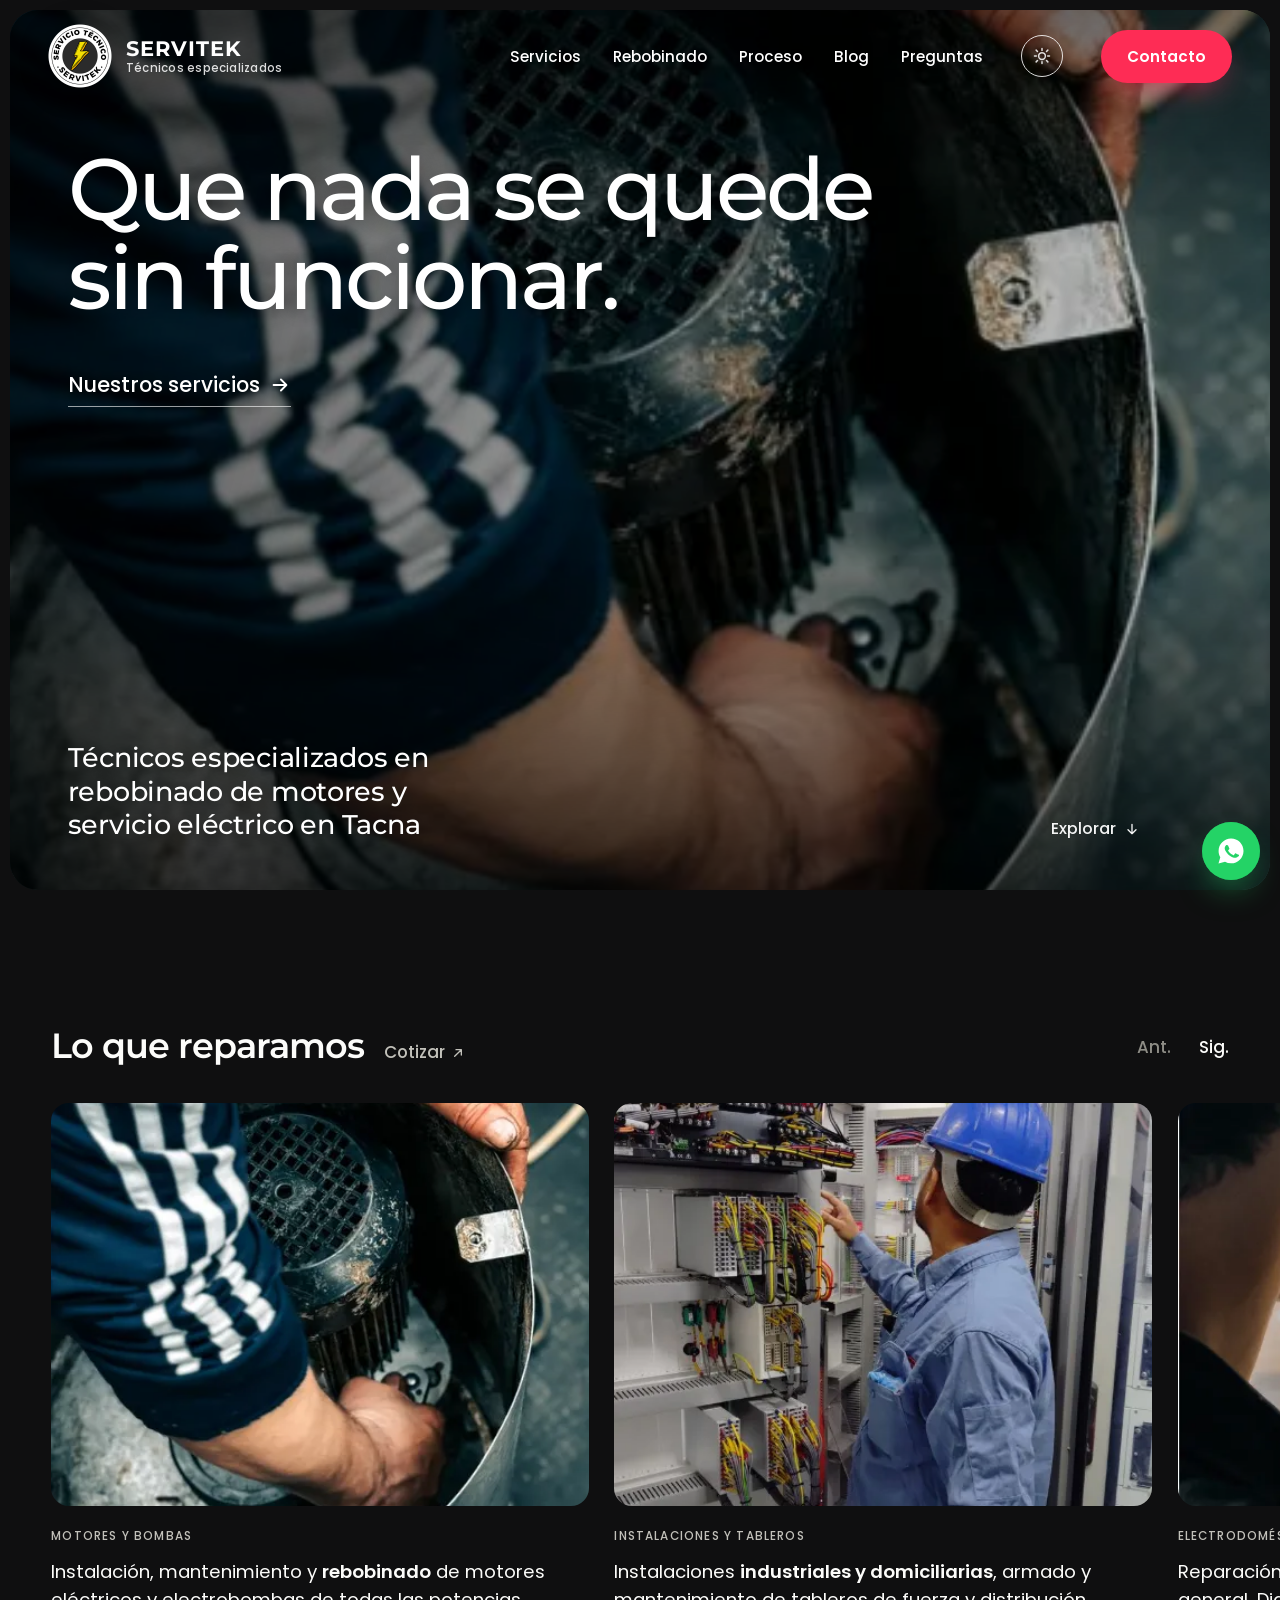
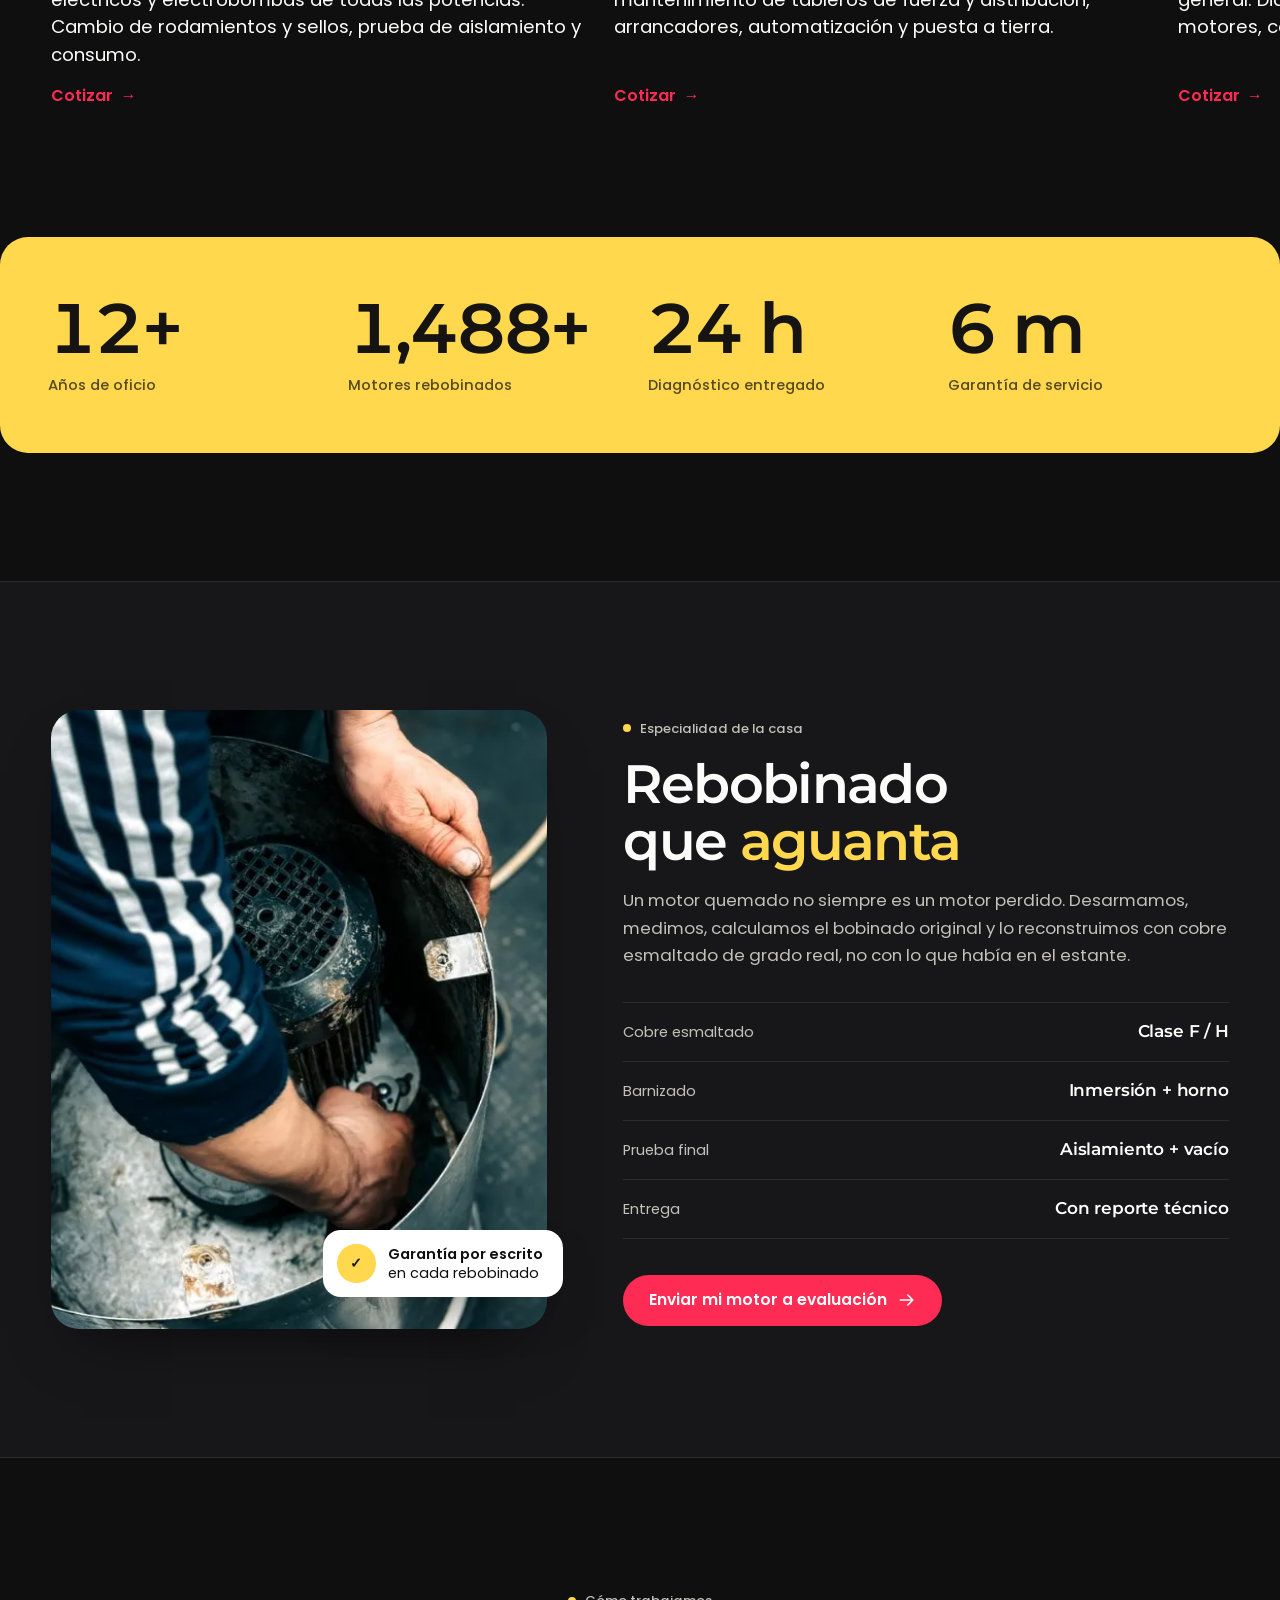
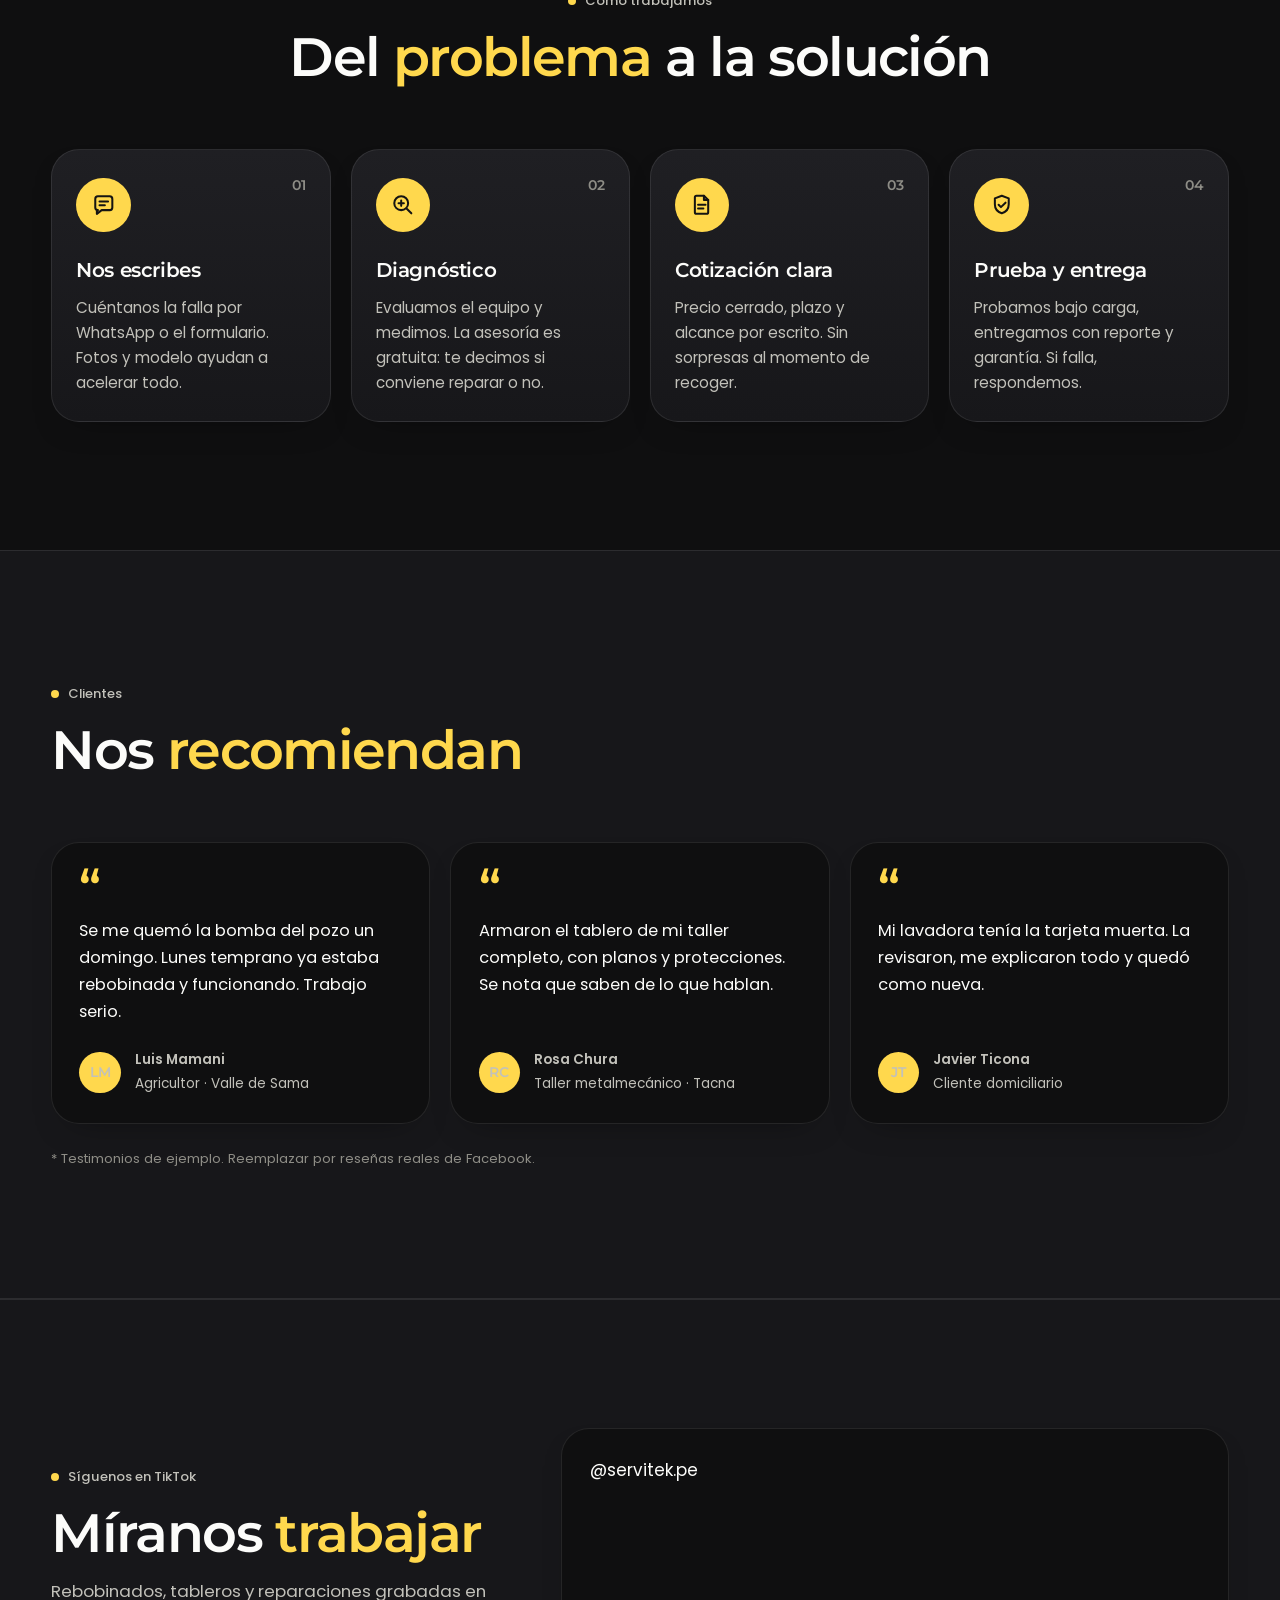
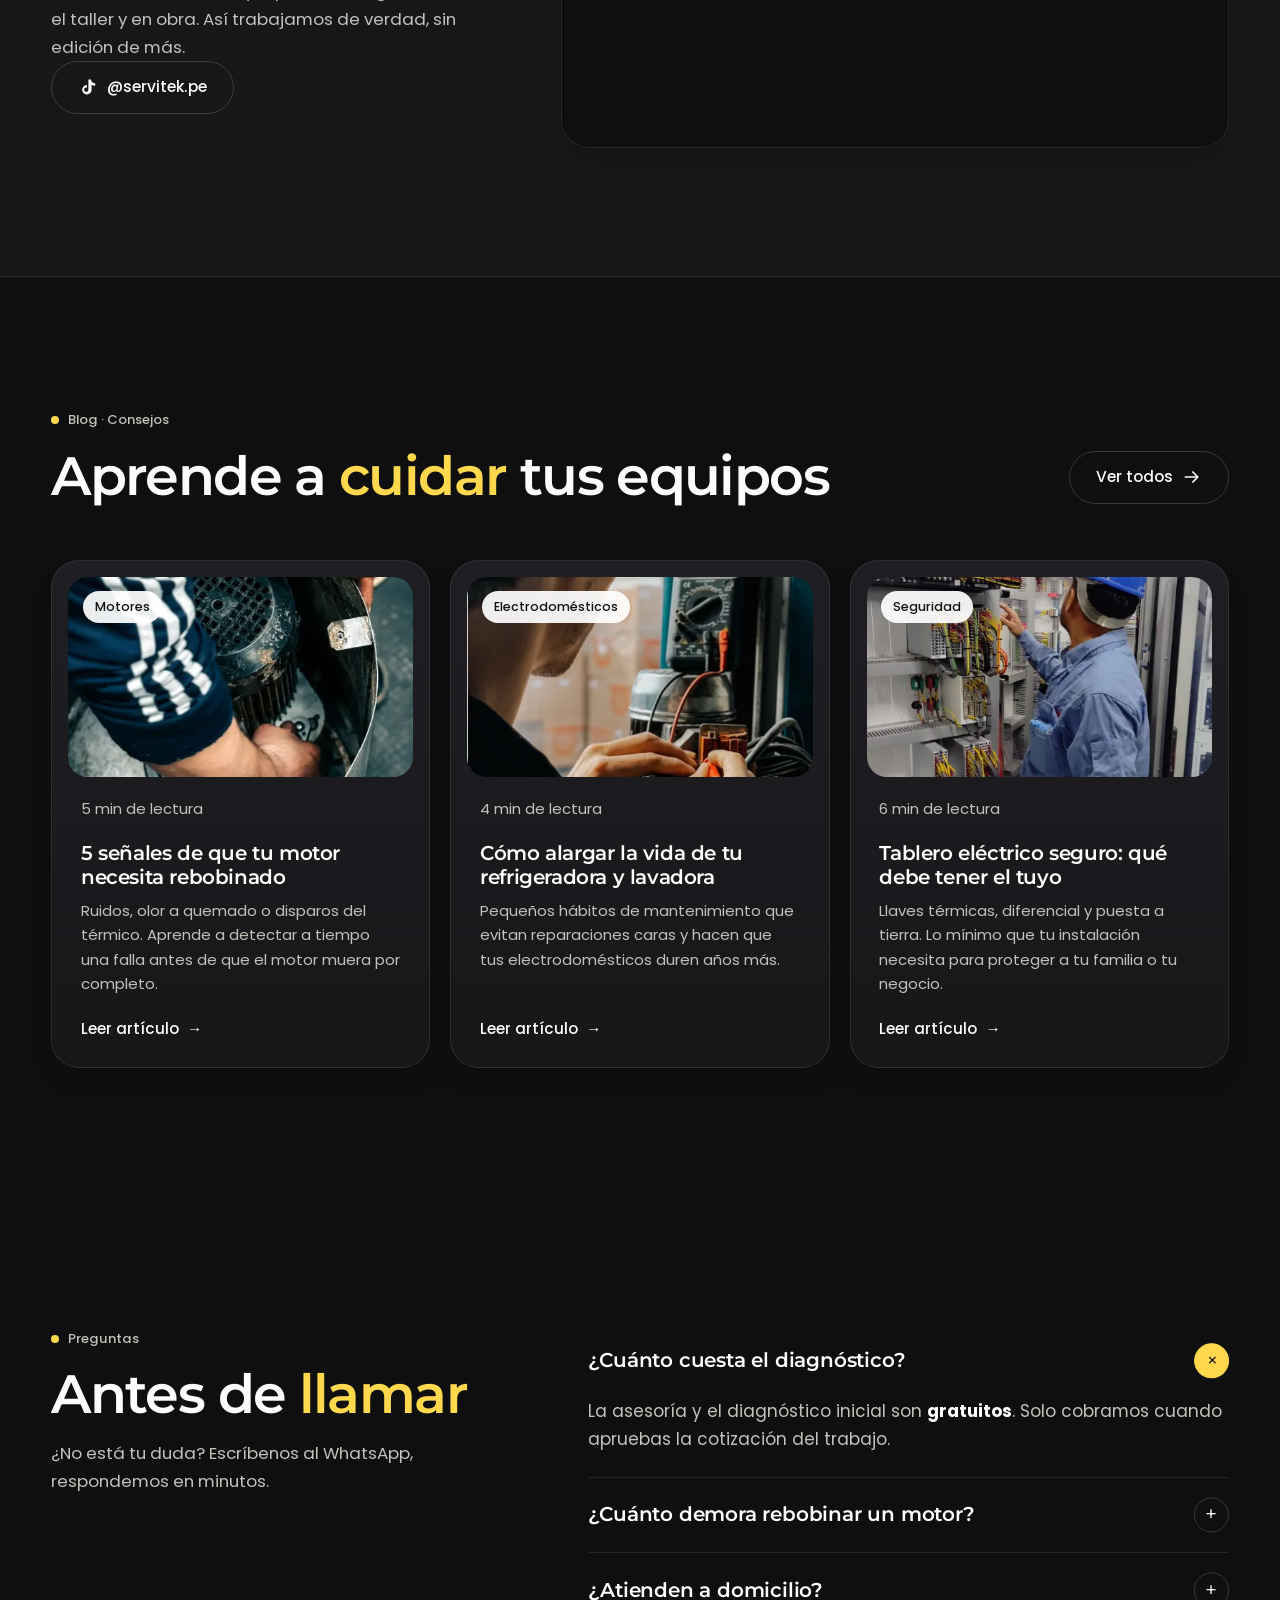
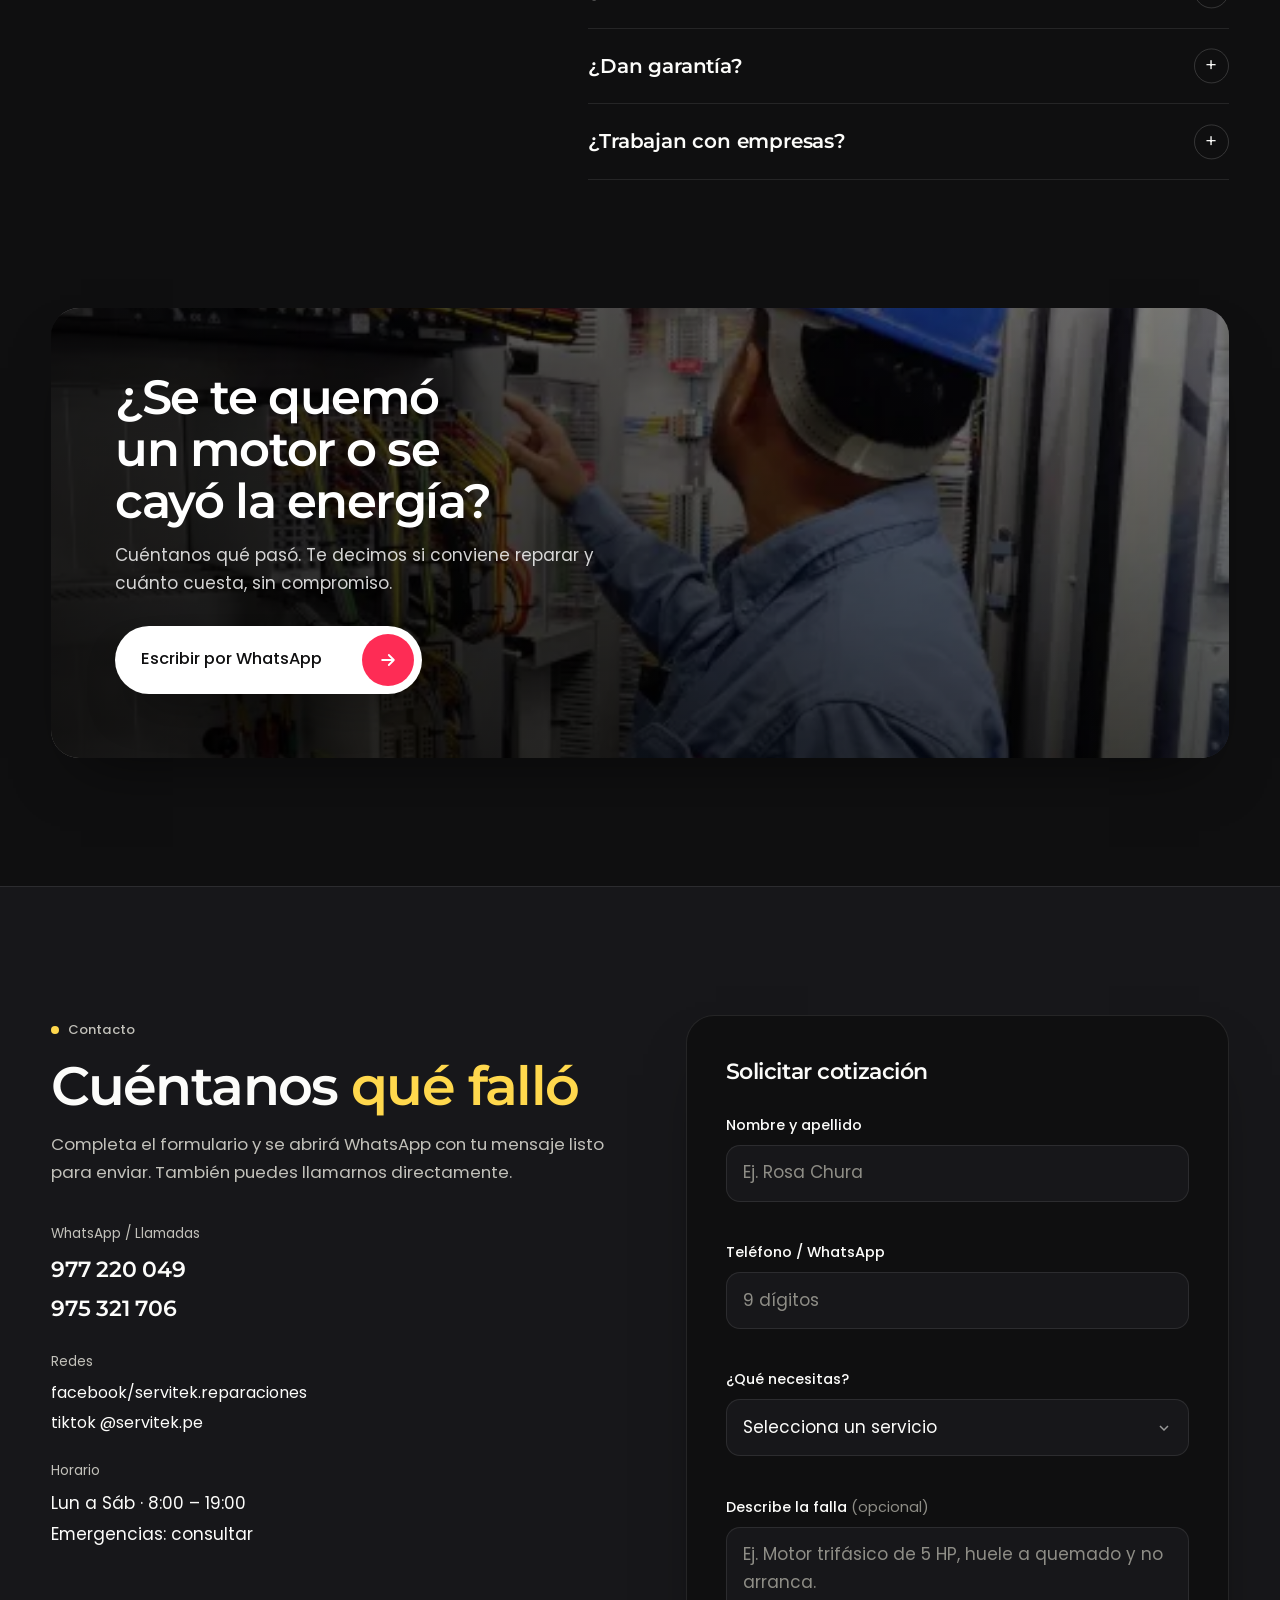
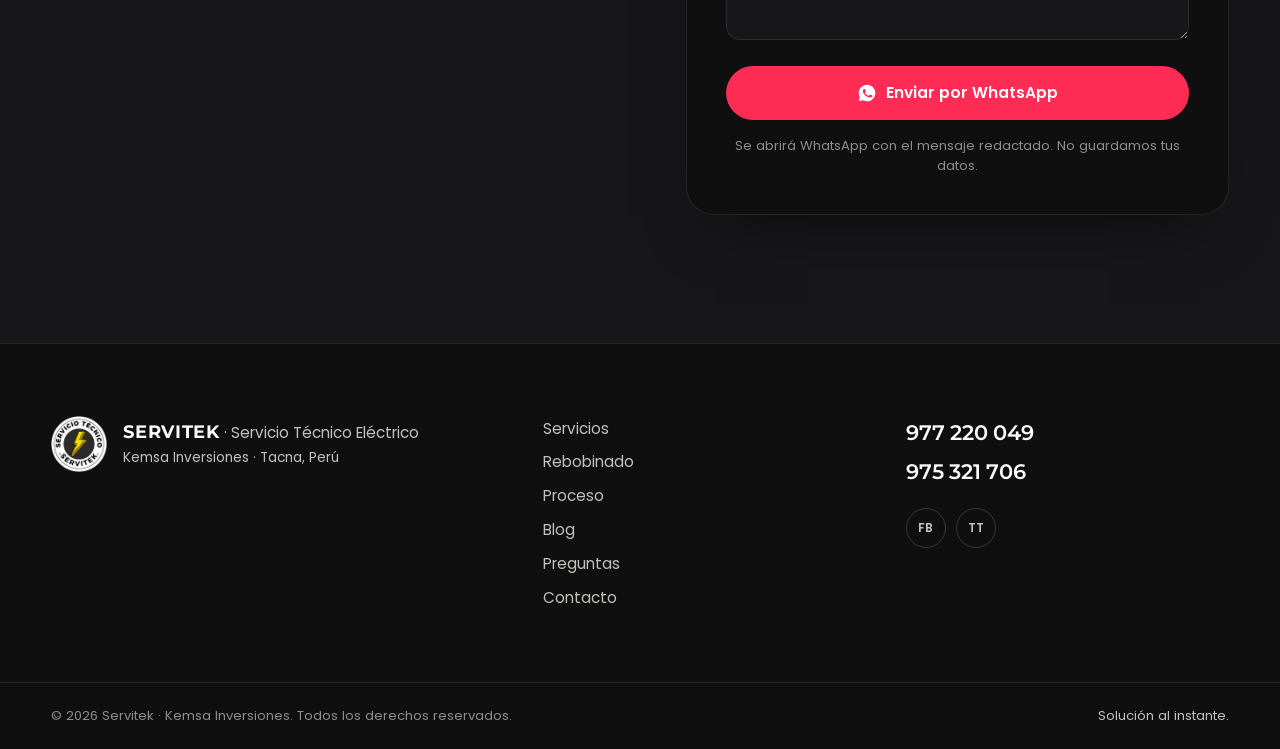
==== commit 3b4031ce: "Quitar zoom al pasar el cursor y equilibrar proporciones de Servicios Co-Authored-By: Claude Fable 5" ====
--- a/index.html
+++ b/index.html
@@ -26,7 +26,7 @@
 <link rel="preconnect" href="https://fonts.googleapis.com">
 <link rel="preconnect" href="https://fonts.gstatic.com" crossorigin>
 <link href="https://fonts.googleapis.com/css2?family=Montserrat:wght@500;600;700&family=Poppins:wght@400;500;600&display=swap" rel="stylesheet">
-<link rel="stylesheet" href="css/styles.css?v=9">
+<link rel="stylesheet" href="css/styles.css?v=10">
 
 <script type="application/ld+json">
 {
--- a/css/styles.css
+++ b/css/styles.css
@@ -339,11 +339,11 @@
 /* ══════════════════════════════════ SERVICIOS (carrusel a lo ancho) */
 .services{ padding-block:var(--sec) }
 .services__head{
-  display:flex; align-items:flex-end; justify-content:space-between; gap:1.5rem;
-  margin-bottom:clamp(1.75rem,4vw,2.75rem);
-}
-.services__title{ display:flex; align-items:baseline; gap:1.5rem; flex-wrap:wrap }
-.services__title .sec-title{ margin-bottom:0 }
+  display:flex; align-items:center; justify-content:space-between; gap:1.5rem;
+  margin-bottom:clamp(1.5rem,3vw,2.25rem);
+}
+.services__title{ display:flex; align-items:baseline; gap:1.25rem; flex-wrap:wrap }
+.services__title .sec-title{ margin-bottom:0; font-size:clamp(1.7rem,2.7vw,2.4rem) }
 .services__all{
   display:inline-flex; align-items:center; gap:.35rem;
   font-weight:500; font-size:1.05rem; color:var(--muted);
@@ -382,15 +382,14 @@
   aspect-ratio:4/3; overflow:hidden; border-radius:var(--r);
   background:var(--surface-2); margin-bottom:1.35rem;
 }
-.svc__art img{ width:100%; height:100%; object-fit:cover; transition:transform .8s var(--ease) }
-.svc:hover .svc__art img{ transform:scale(1.04) }
+.svc__art img{ width:100%; height:100%; object-fit:cover }
 .svc__label{
-  font-size:.78rem; font-weight:500; letter-spacing:.08em; text-transform:uppercase;
-  color:var(--muted); margin-bottom:.8rem;
+  font-size:.74rem; font-weight:500; letter-spacing:.1em; text-transform:uppercase;
+  color:var(--muted); margin-bottom:.7rem;
 }
 .svc__text{
-  font-size:clamp(1.05rem,1rem + .3vw,1.25rem); line-height:1.45; color:var(--text);
-  margin-bottom:1rem;
+  font-size:clamp(1rem,.95rem + .3vw,1.15rem); line-height:1.5; color:var(--text);
+  margin-bottom:.9rem; max-width:34rem;
 }
 .svc__text strong{ font-weight:600 }
 .svc__link{
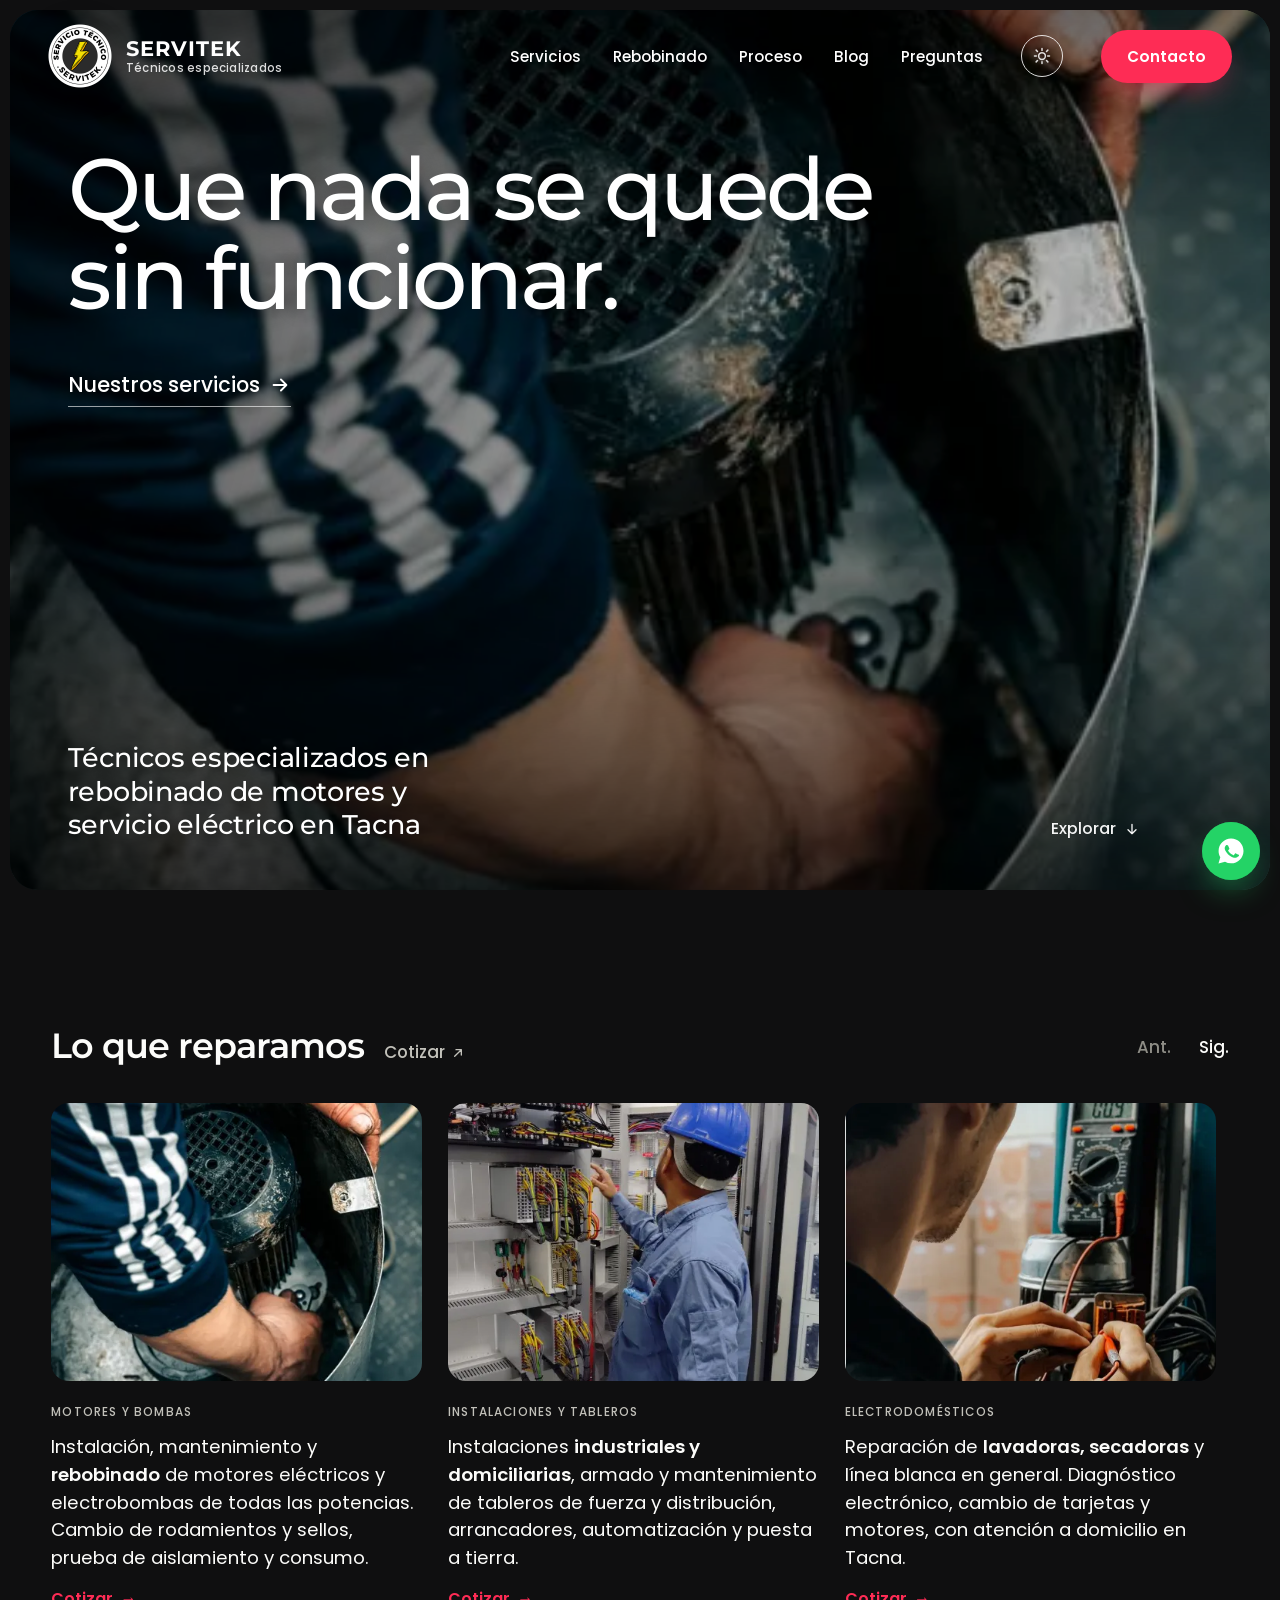
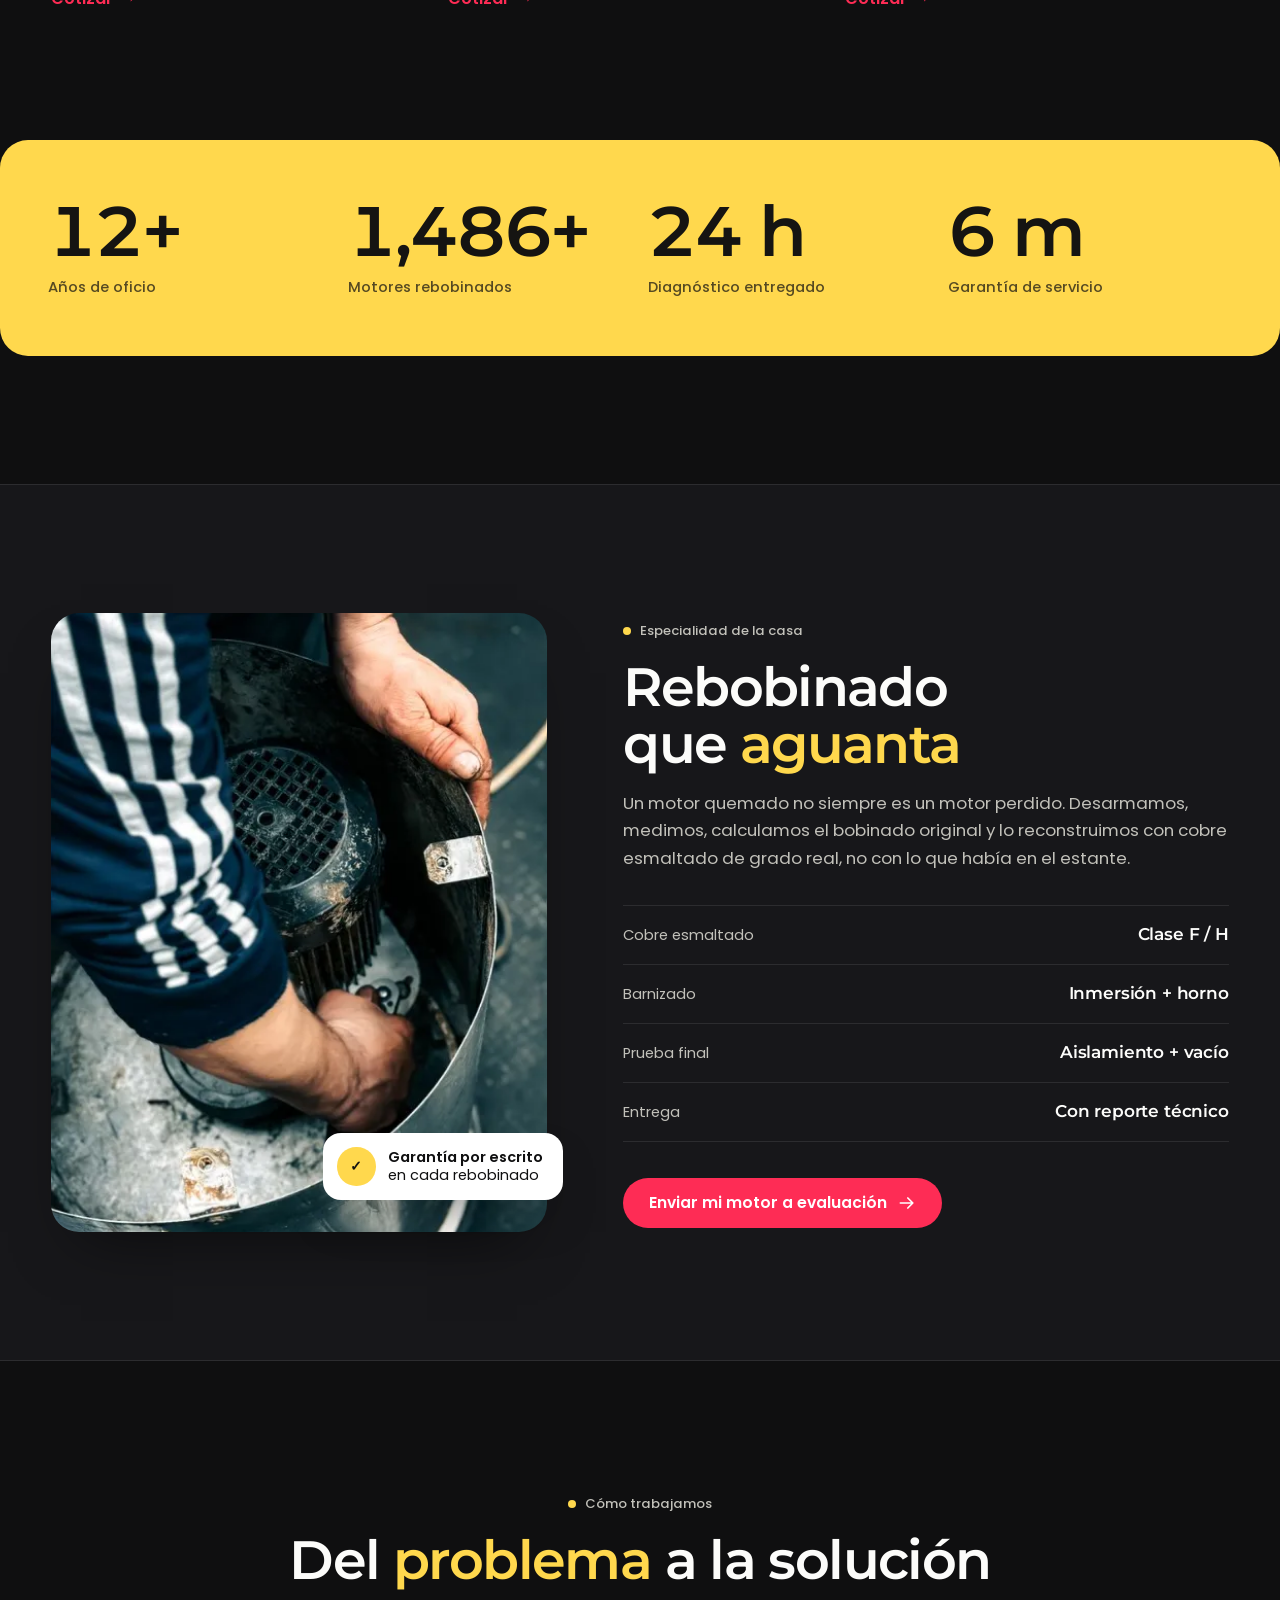
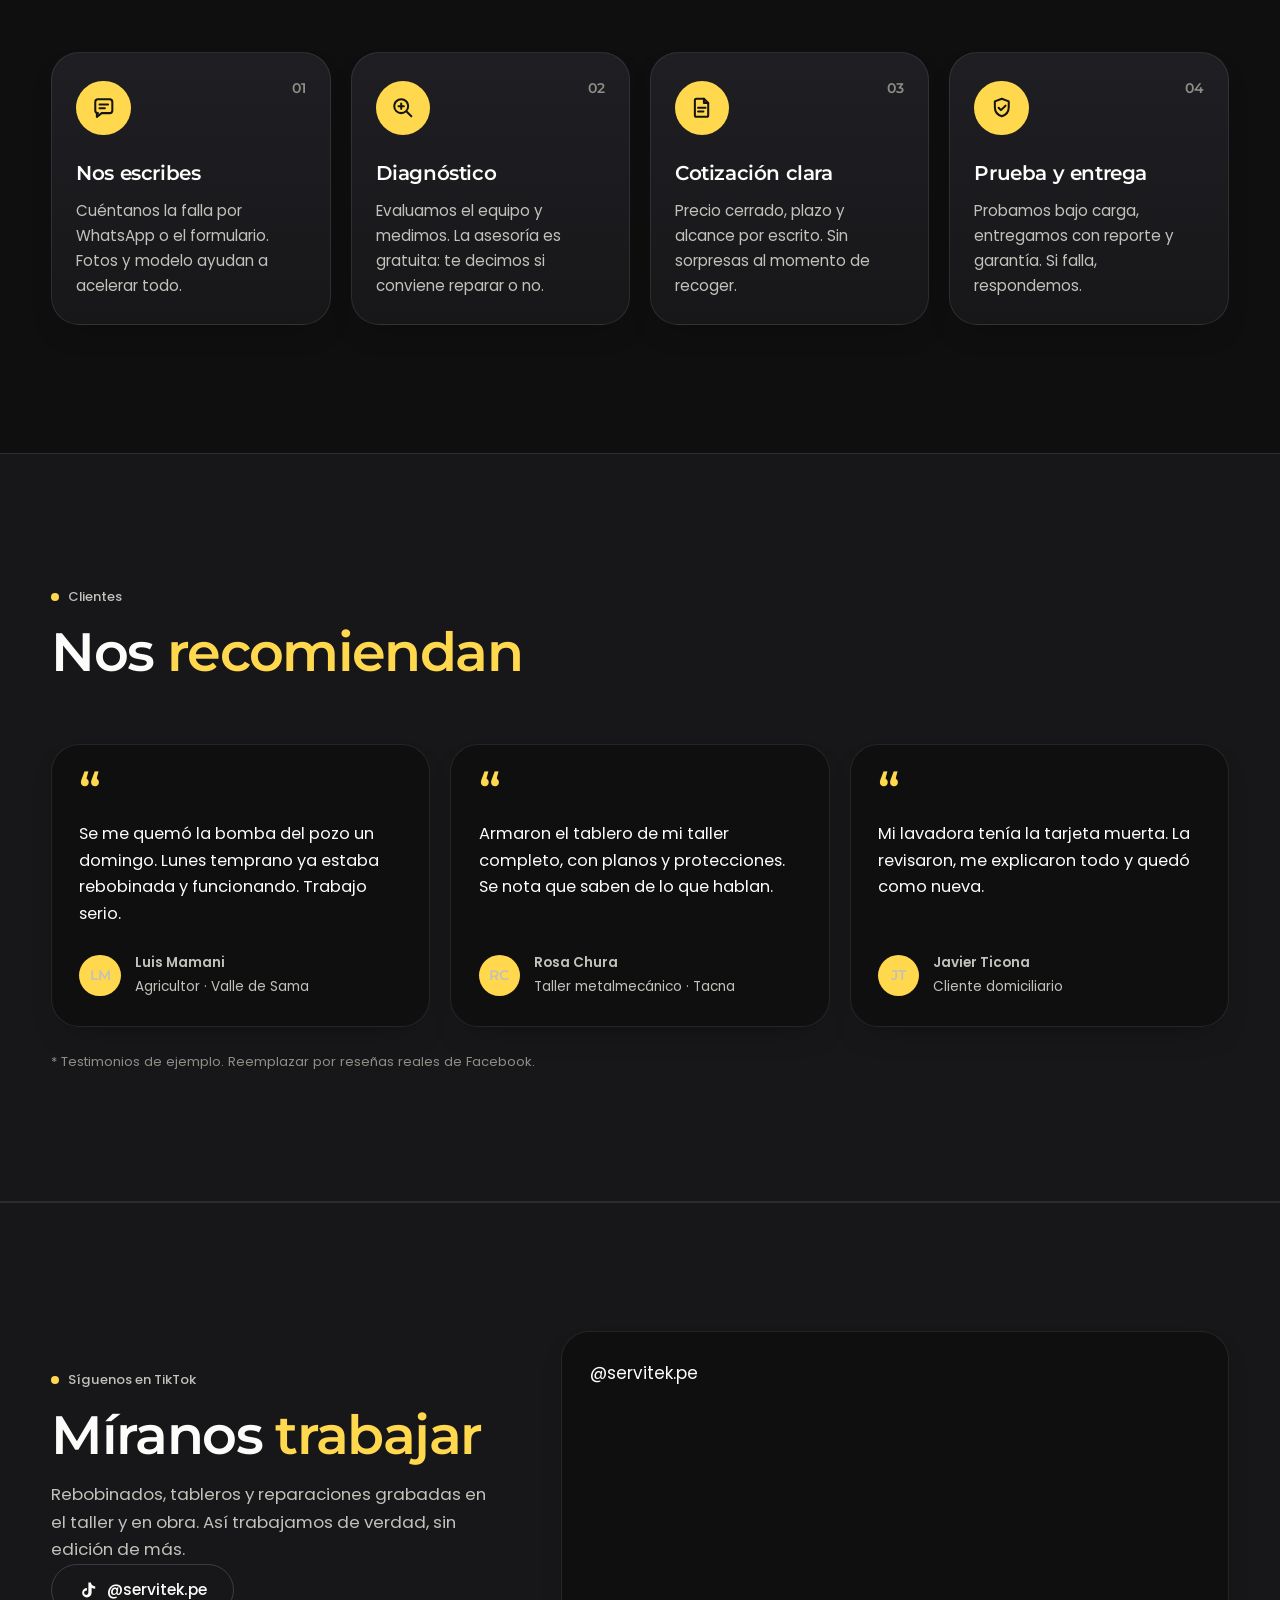
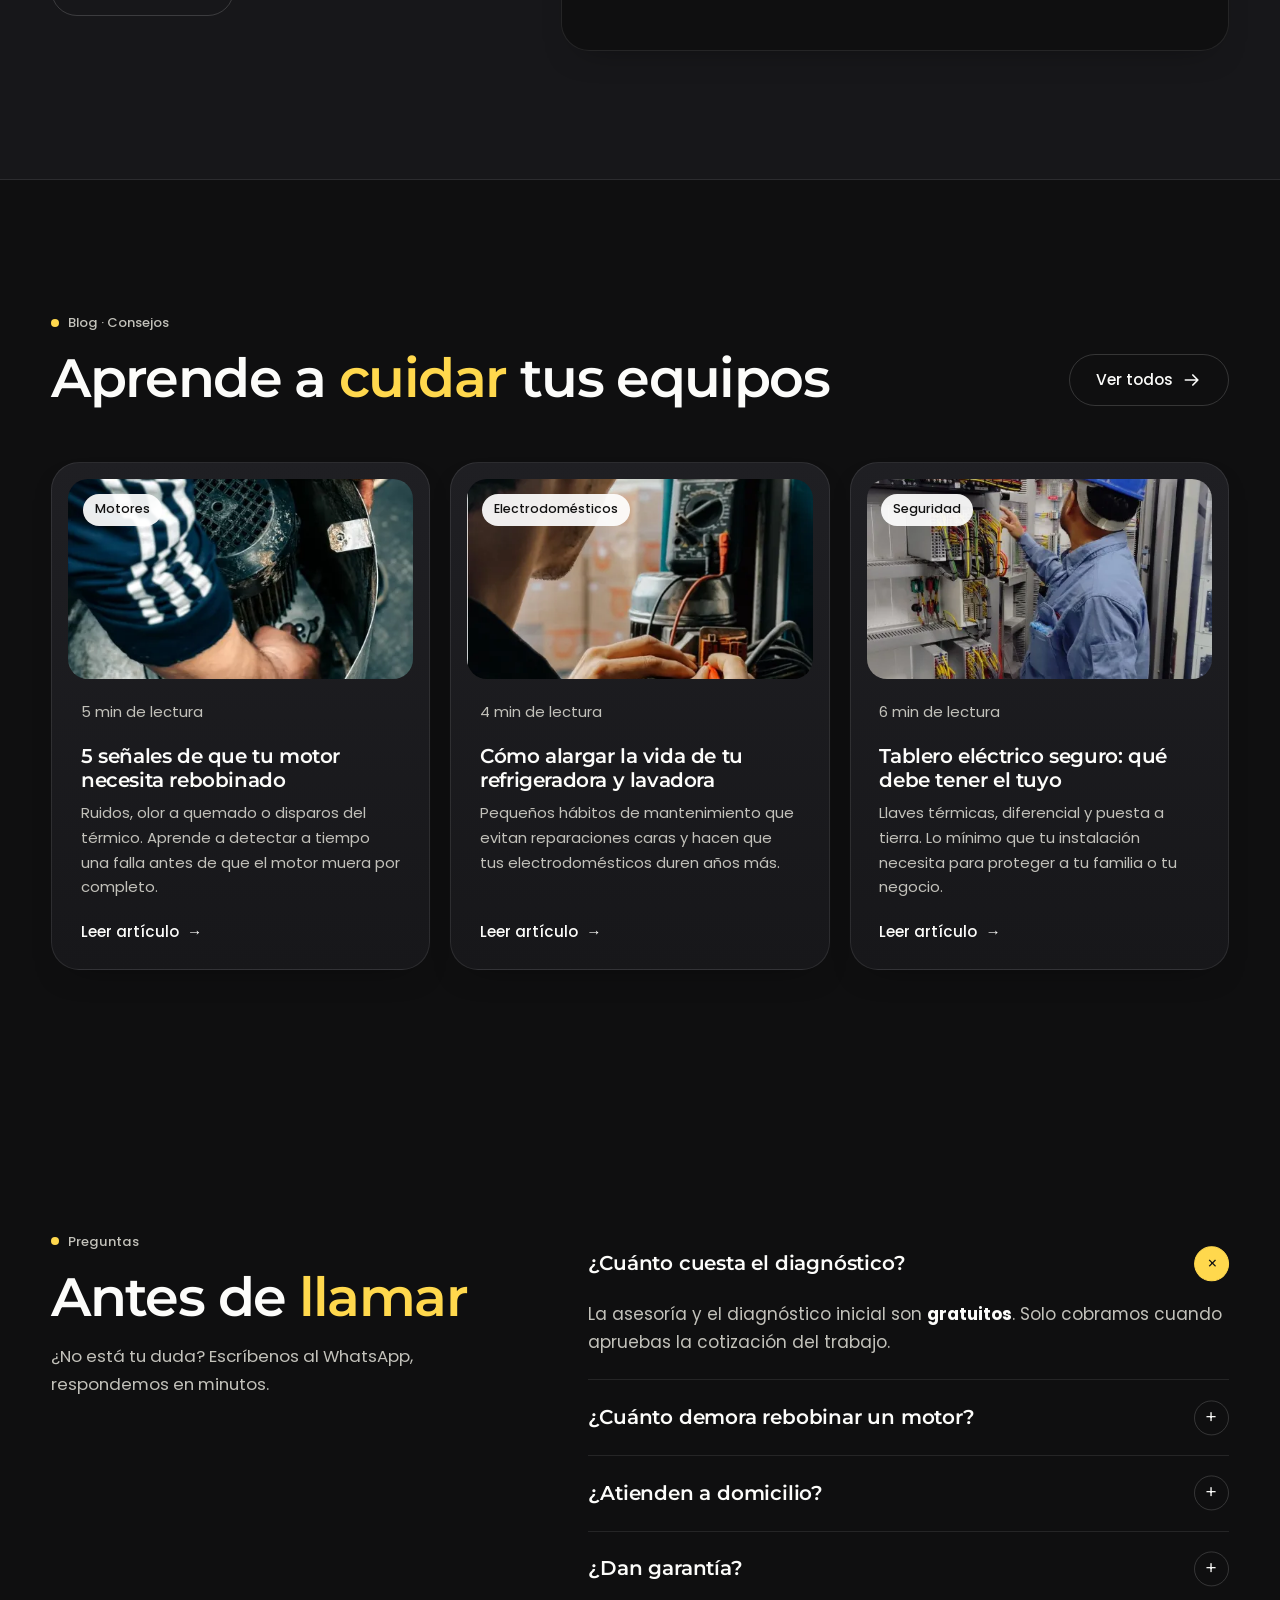
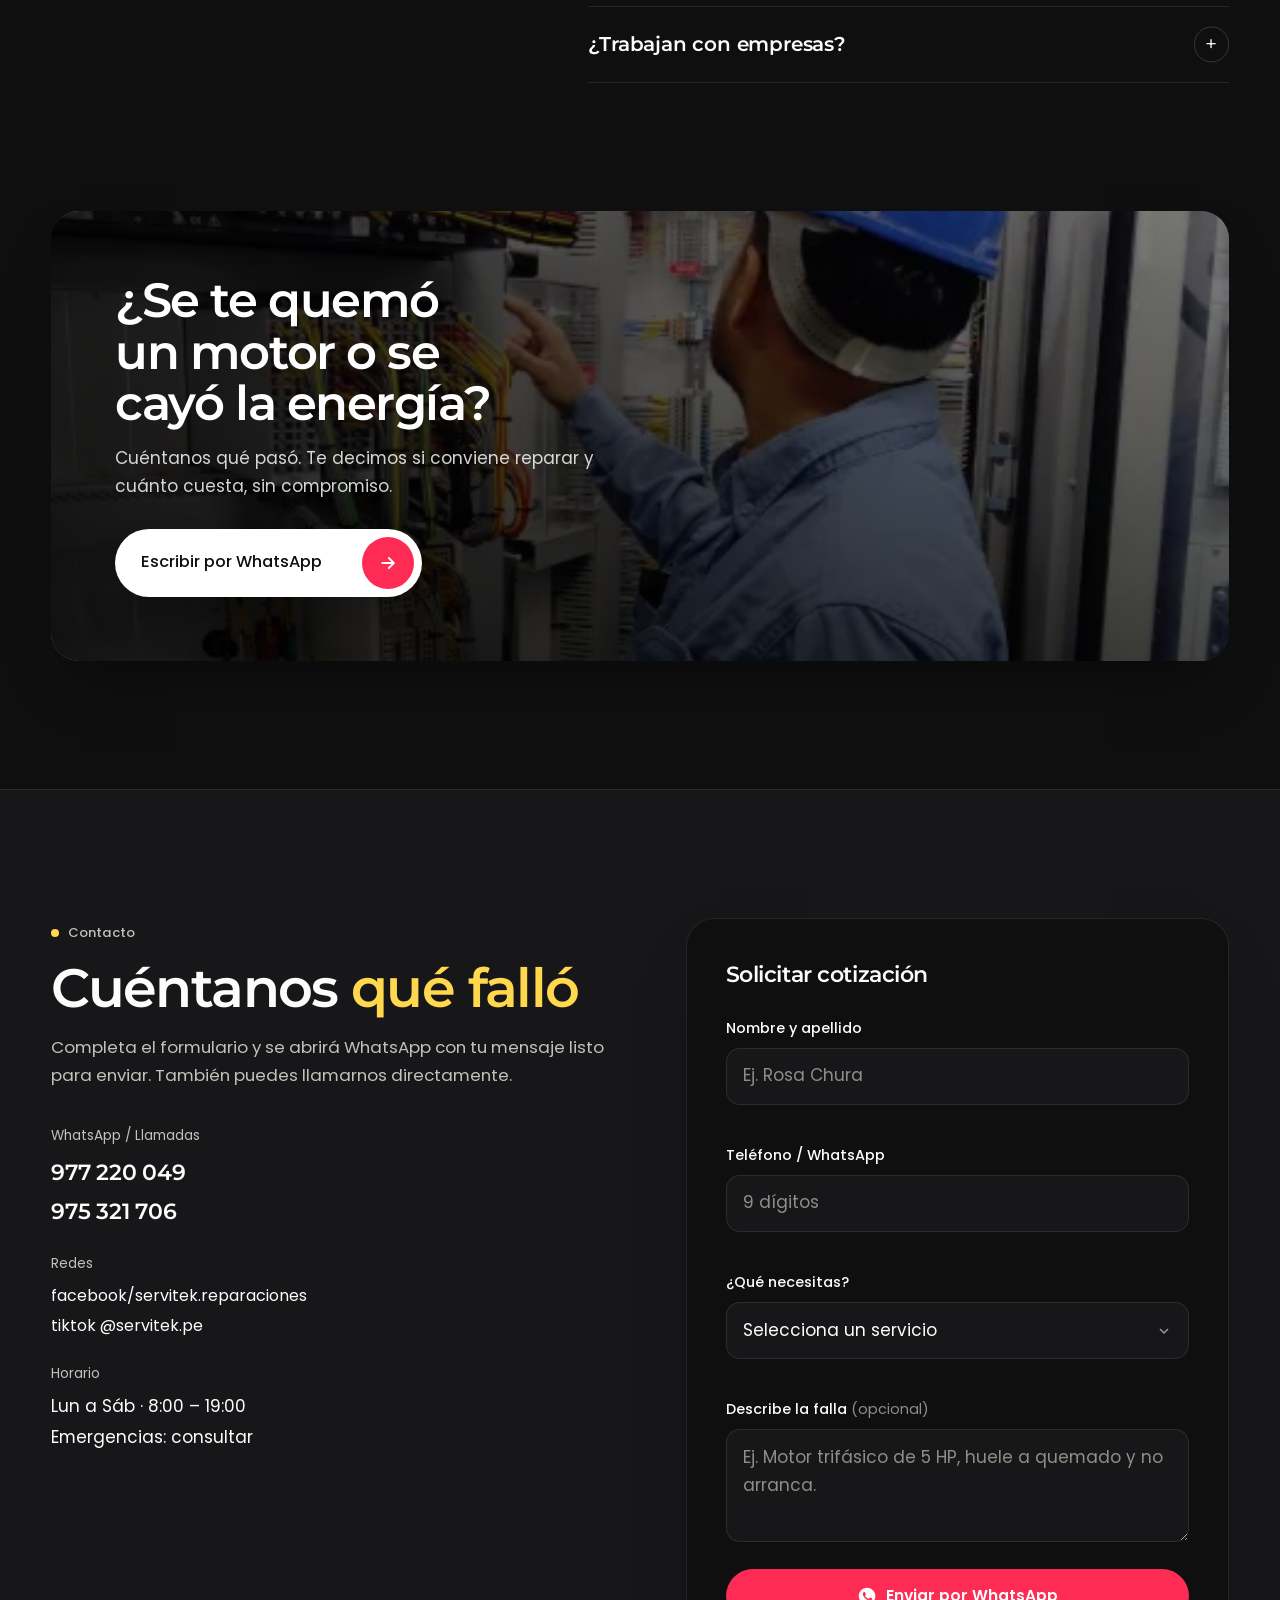
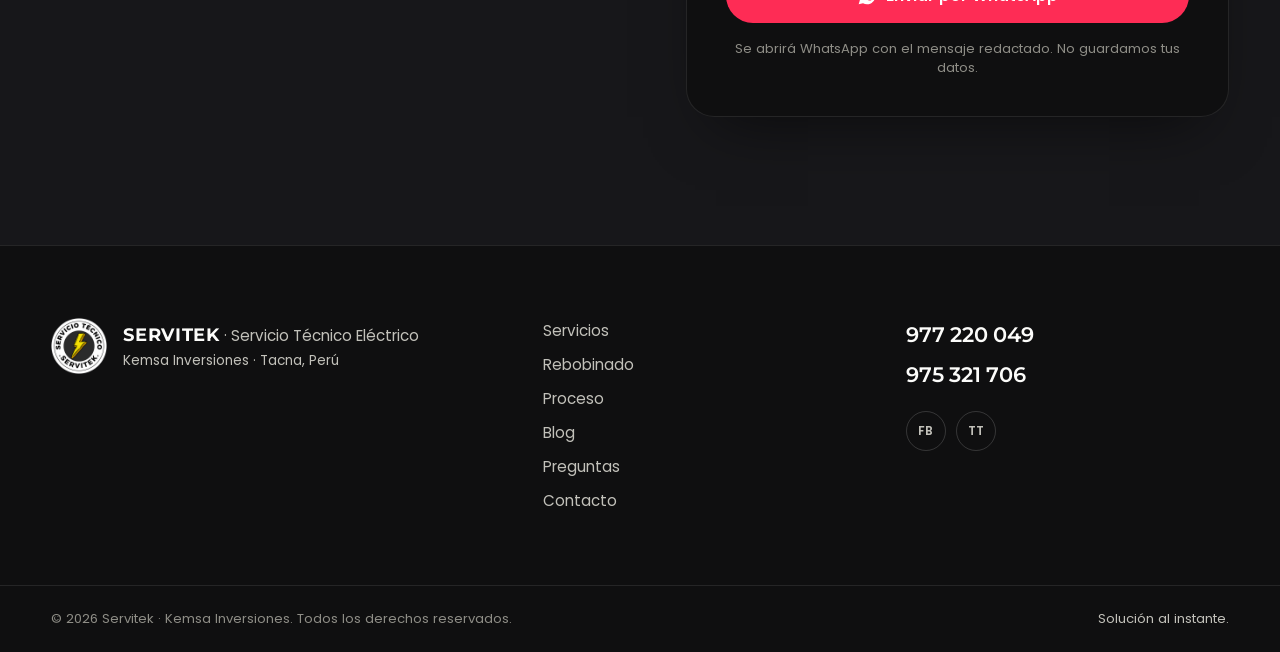
==== commit 465b242e: "Llevar la sección Servicios a todo el ancho de la pantalla Co-Authored-By: Claude Fable 5.1 <noreply" ====
--- a/index.html
+++ b/index.html
@@ -26,7 +26,7 @@
 <link rel="preconnect" href="https://fonts.googleapis.com">
 <link rel="preconnect" href="https://fonts.gstatic.com" crossorigin>
 <link href="https://fonts.googleapis.com/css2?family=Montserrat:wght@500;600;700&family=Poppins:wght@400;500;600&display=swap" rel="stylesheet">
-<link rel="stylesheet" href="css/styles.css?v=10">
+<link rel="stylesheet" href="css/styles.css?v=11">
 
 <script type="application/ld+json">
 {
--- a/css/styles.css
+++ b/css/styles.css
@@ -339,6 +339,7 @@
 /* ══════════════════════════════════ SERVICIOS (carrusel a lo ancho) */
 .services{ padding-block:var(--sec) }
 .services__head{
+  max-width:none;                       /* a todo el ancho, como el carrusel */
   display:flex; align-items:center; justify-content:space-between; gap:1.5rem;
   margin-bottom:clamp(1.5rem,3vw,2.25rem);
 }
@@ -361,12 +362,11 @@
 .services__btn[disabled]{ color:var(--muted-2); cursor:default }
 
 .services__track{
-  --edge:max(var(--gut), calc((100% - var(--wrap)) / 2 + var(--gut)));
   display:flex; gap:clamp(1.25rem,2vw,1.75rem);
   overflow-x:auto; overscroll-behavior-x:contain;
   scroll-snap-type:x mandatory;
-  padding-inline:var(--edge) var(--gut);
-  scroll-padding-inline-start:var(--edge);
+  padding-inline:var(--gut);
+  scroll-padding-inline-start:var(--gut);
   scrollbar-width:none; -ms-overflow-style:none;
   cursor:grab;
 }
@@ -375,7 +375,7 @@
 .services__track:focus-visible{ outline-offset:-2px }
 
 .svc{
-  flex:0 0 clamp(280px,42vw,600px); scroll-snap-align:start;
+  flex:0 0 clamp(280px,29vw,600px); scroll-snap-align:start;
   display:flex; flex-direction:column;
 }
 .svc__art{
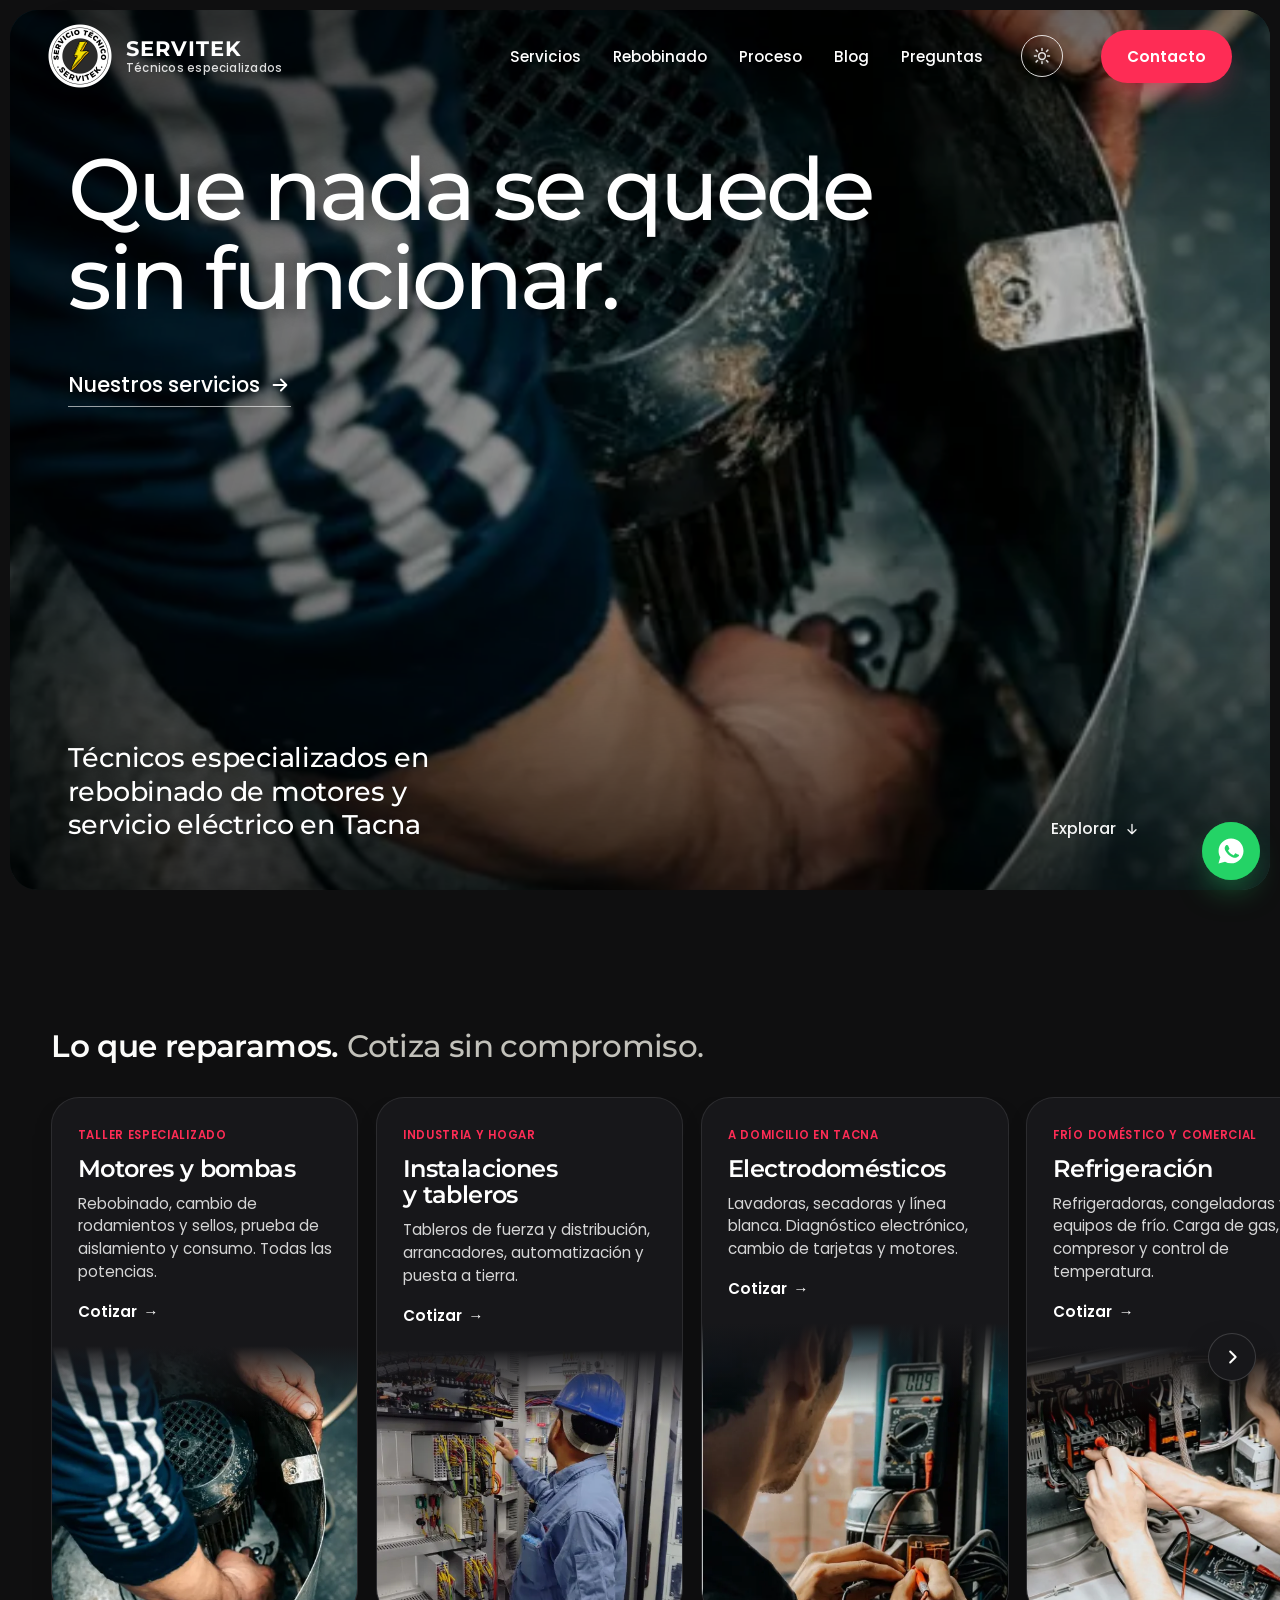
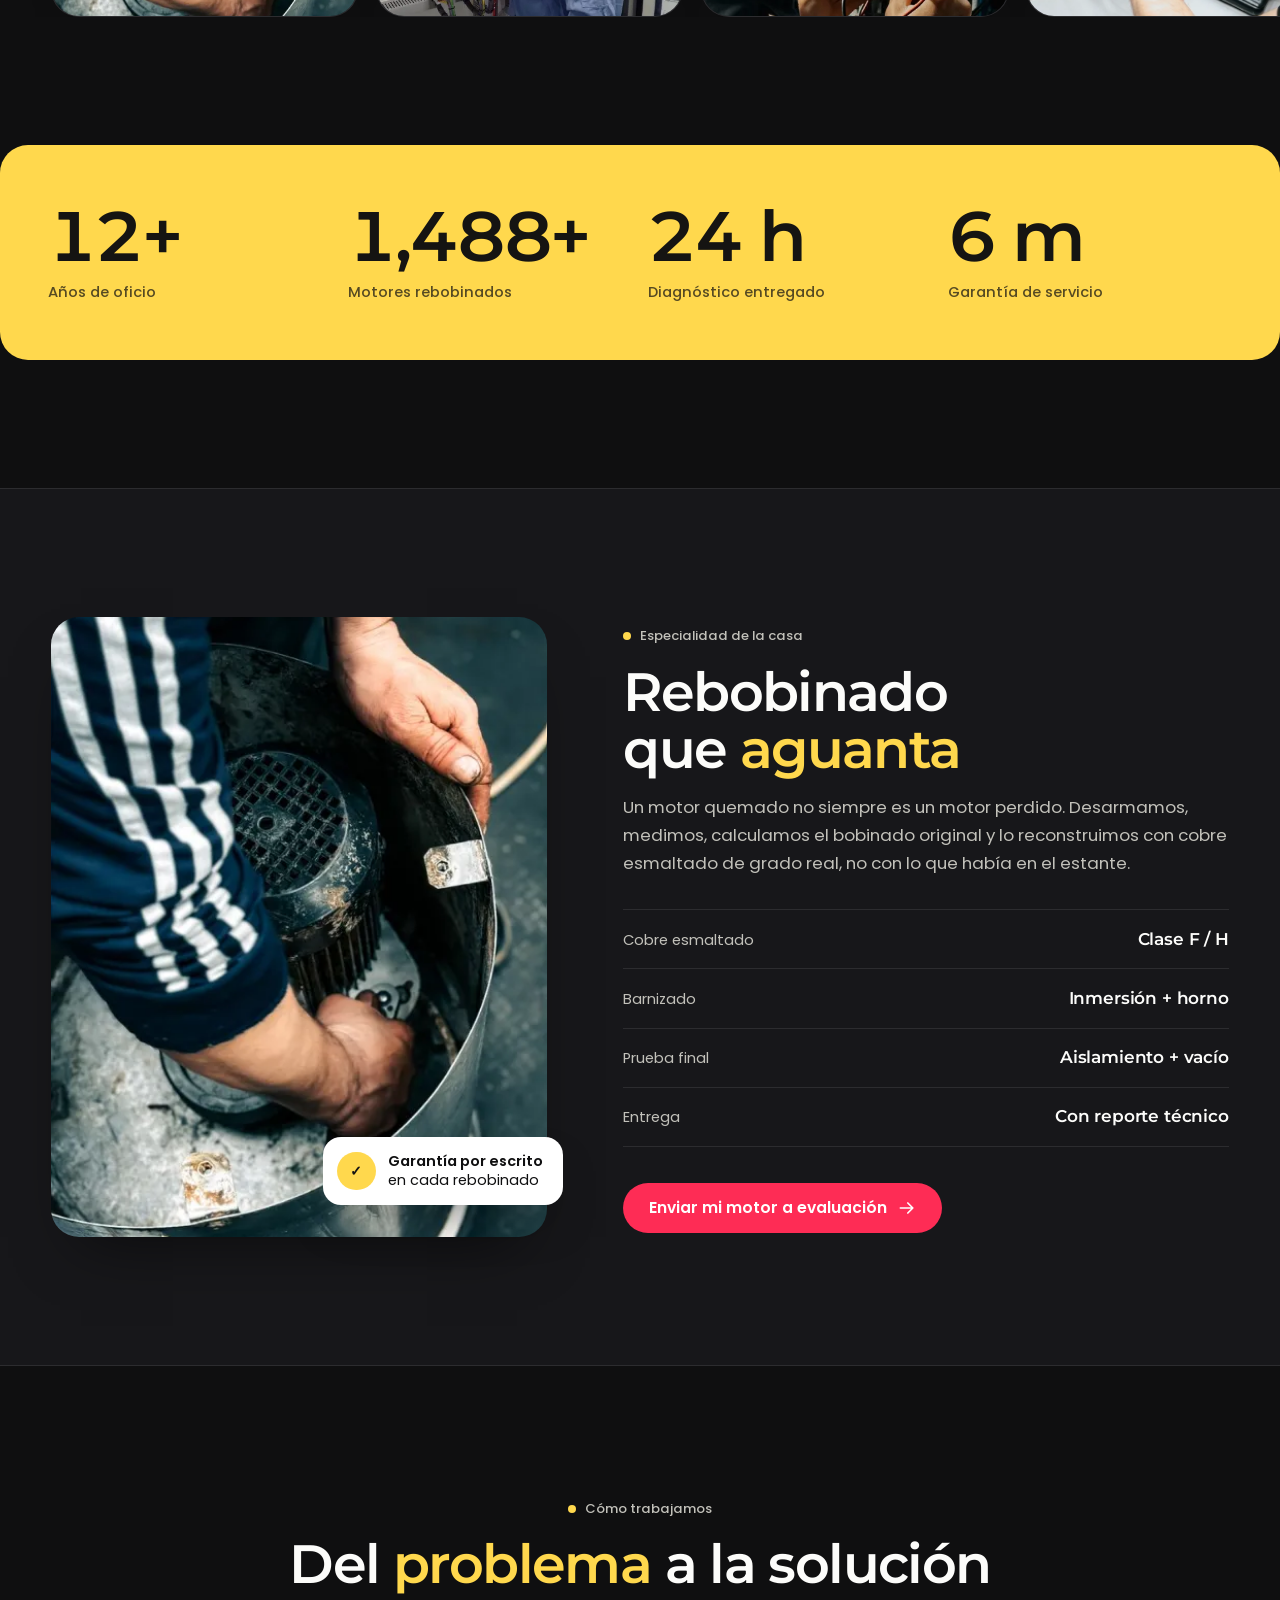
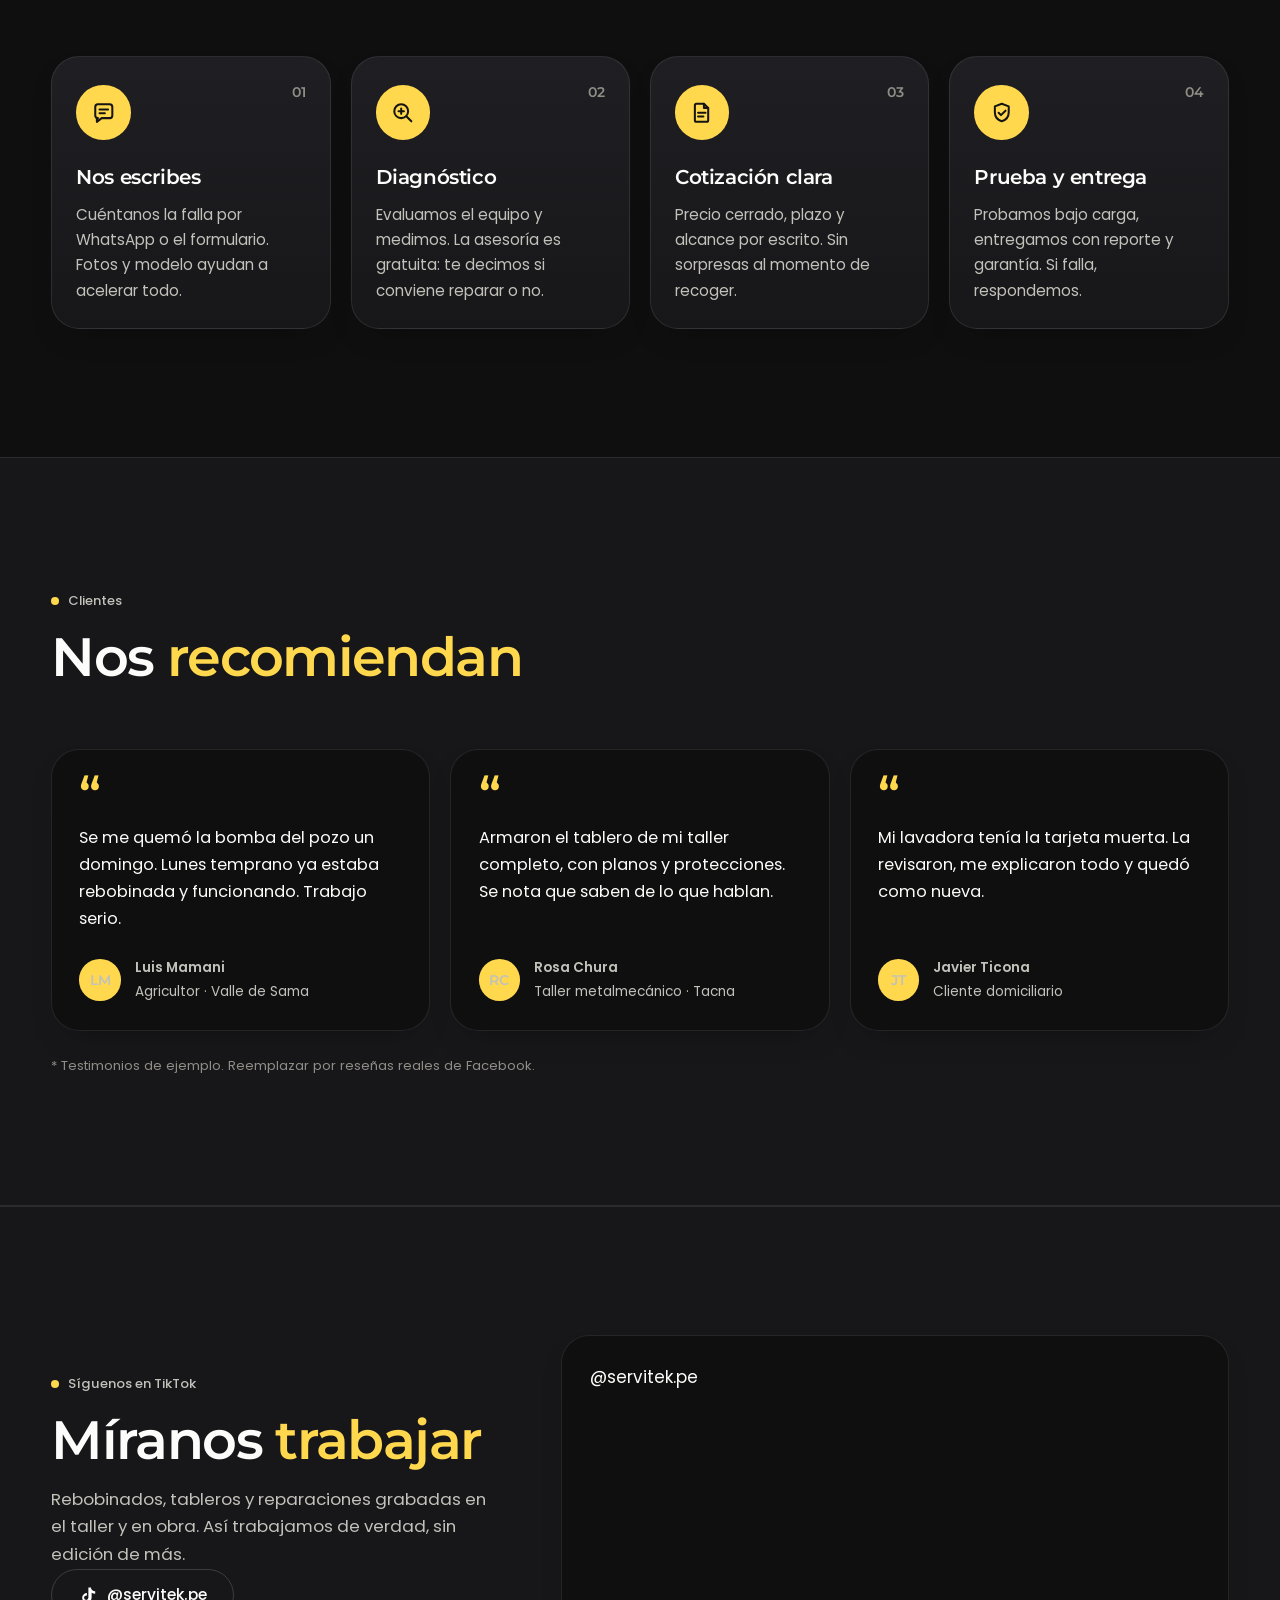
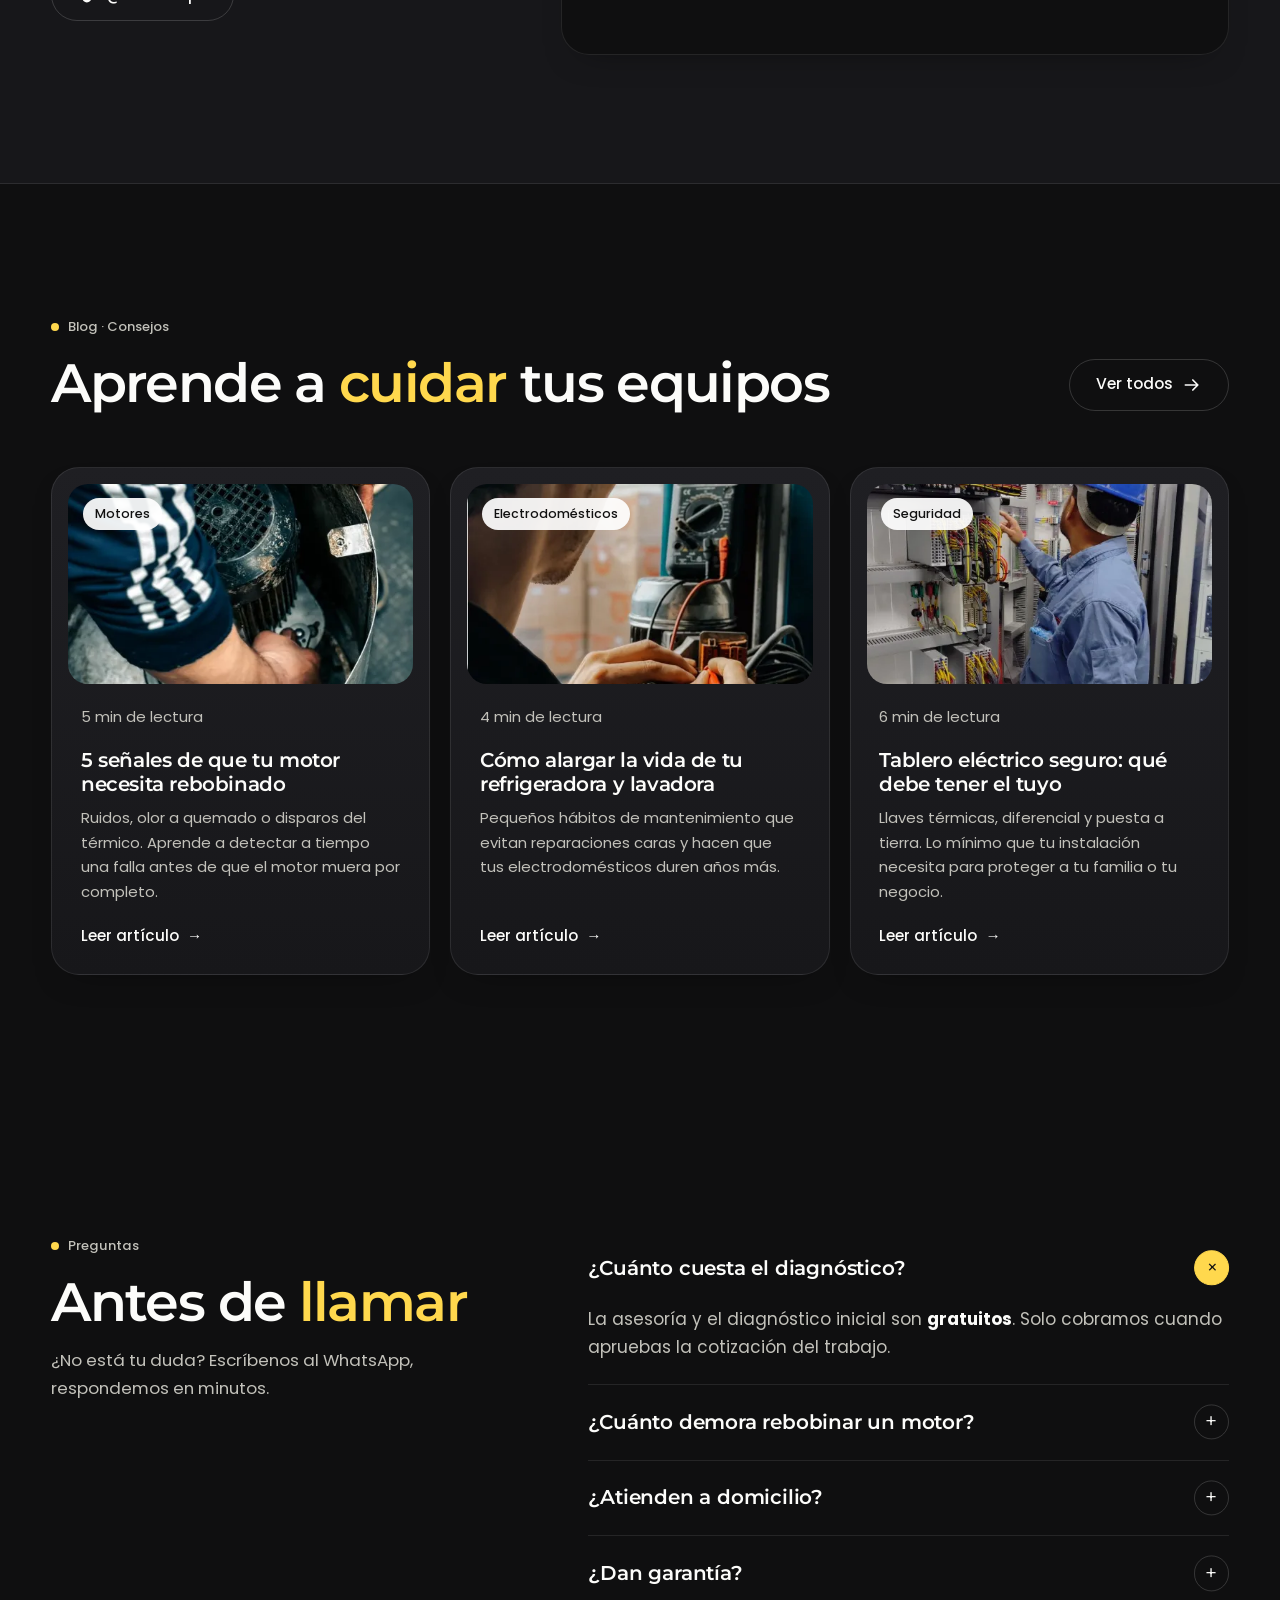
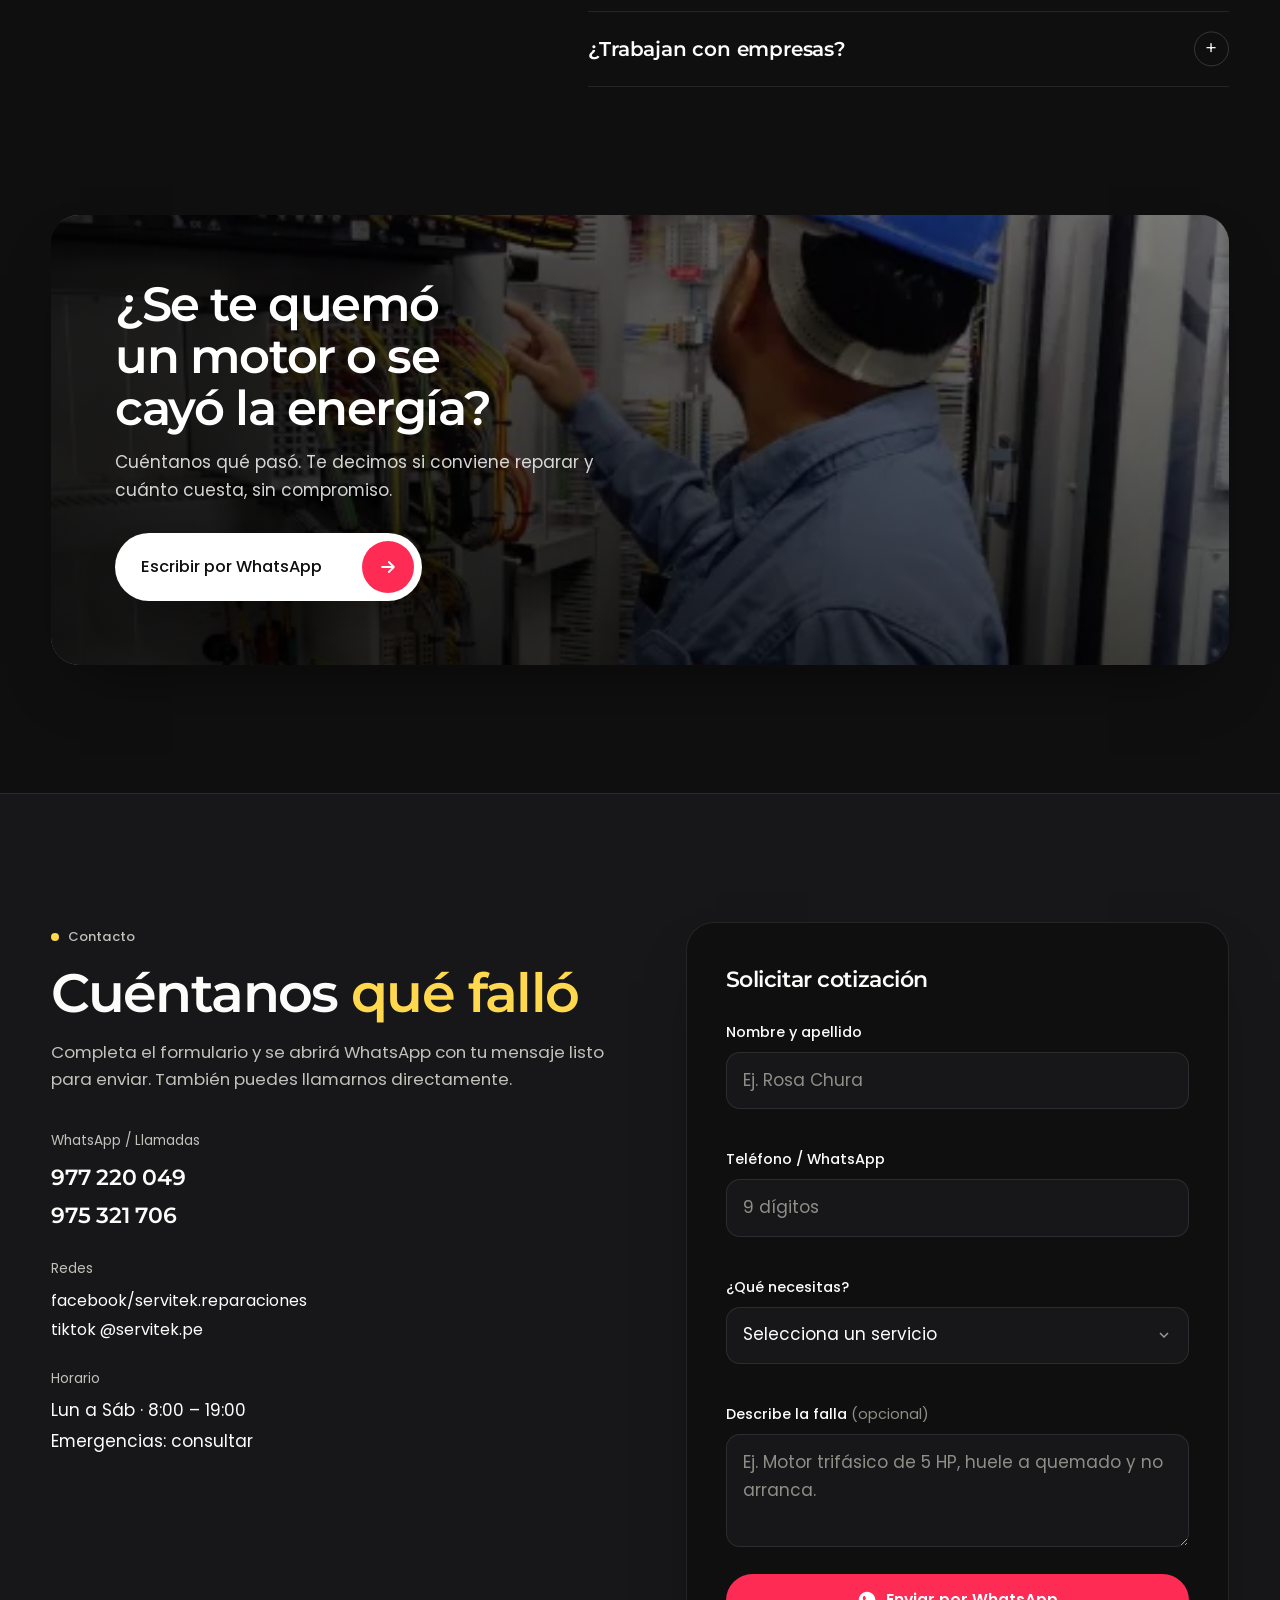
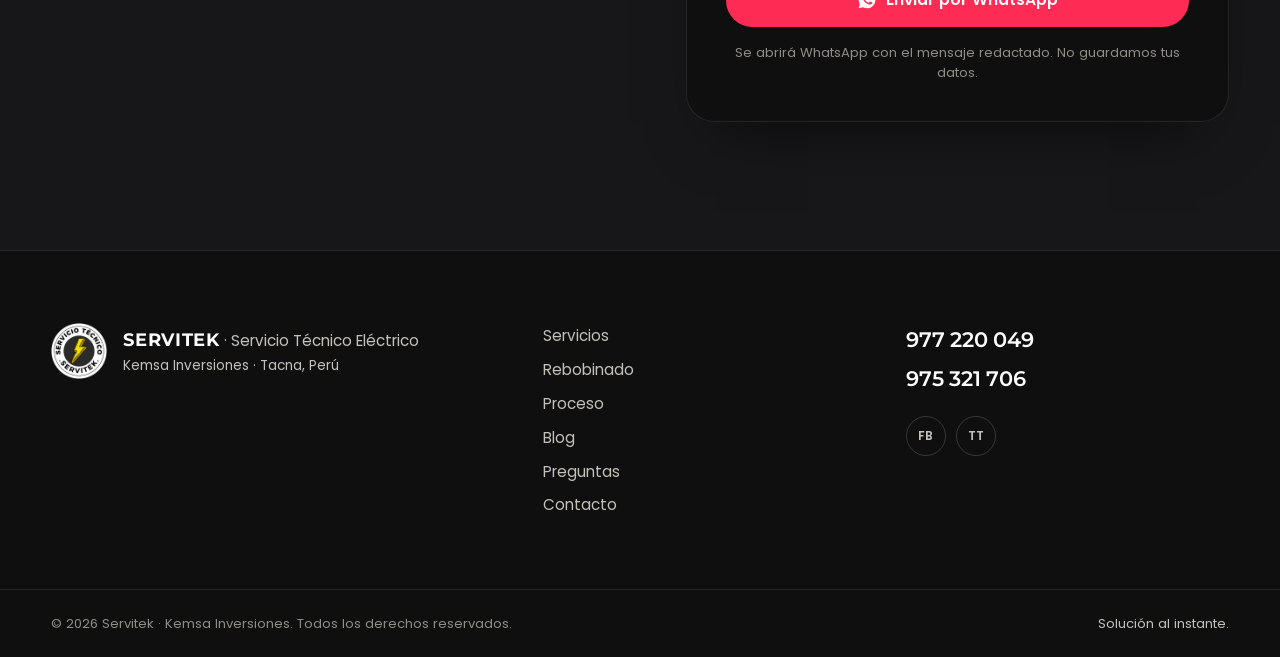
==== commit b22a5047: "Rediseñar Servicios como tarjetas tipo vitrina con foto inferior Co-Authored-By: Claude Fable 5.1 <n" ====
--- a/index.html
+++ b/index.html
@@ -26,7 +26,7 @@
 <link rel="preconnect" href="https://fonts.googleapis.com">
 <link rel="preconnect" href="https://fonts.gstatic.com" crossorigin>
 <link href="https://fonts.googleapis.com/css2?family=Montserrat:wght@500;600;700&family=Poppins:wght@400;500;600&display=swap" rel="stylesheet">
-<link rel="stylesheet" href="css/styles.css?v=11">
+<link rel="stylesheet" href="css/styles.css?v=12">
 
 <script type="application/ld+json">
 {
@@ -107,54 +107,64 @@
 
 <!-- ═══════════════════════════════════ SERVICIOS -->
 <section class="services" id="servicios">
-  <div class="wrap services__head">
-    <div class="services__title" data-reveal>
-      <h2 class="sec-title">Lo que reparamos</h2>
-      <a class="services__all" href="#contacto">Cotizar
-        <svg viewBox="0 0 24 24" aria-hidden="true"><path d="M7 17 17 7M9 7h8v8"/></svg>
-      </a>
-    </div>
-    <div class="services__nav" data-reveal>
-      <button class="services__btn" type="button" data-dir="-1" aria-label="Anterior">Ant.</button>
-      <button class="services__btn" type="button" data-dir="1" aria-label="Siguiente">Sig.</button>
-    </div>
-  </div>
-
-  <div class="services__track" id="servicesTrack" tabindex="0" aria-label="Servicios, desliza para ver más">
+  <div class="services__head" data-reveal>
+    <h2 class="services__h">Lo que reparamos. <span>Cotiza sin compromiso.</span></h2>
+  </div>
+
+  <div class="services__wrap">
+    <div class="services__track" id="servicesTrack" tabindex="0" aria-label="Servicios, desliza para ver más">
     <article class="svc" data-reveal>
+      <div class="svc__body">
+        <p class="svc__tag">Taller especializado</p>
+        <h3 class="svc__title">Motores y bombas</h3>
+        <p class="svc__text">Rebobinado, cambio de rodamientos y sellos, prueba de aislamiento y consumo. Todas las potencias.</p>
+        <a class="svc__link" href="#contacto">Cotizar <span aria-hidden="true">→</span></a>
+      </div>
       <div class="svc__art"><img src="assets/foto-motores.webp" alt="Técnico desmontando un motor eléctrico de su carcasa" width="481" height="850" loading="lazy"></div>
-      <p class="svc__label">Motores y bombas</p>
-      <p class="svc__text">Instalación, mantenimiento y <strong>rebobinado</strong> de motores eléctricos y electrobombas de todas las potencias. Cambio de rodamientos y sellos, prueba de aislamiento y consumo.</p>
-      <a class="svc__link" href="#contacto">Cotizar <span aria-hidden="true">→</span></a>
     </article>
-
     <article class="svc" data-reveal data-delay="1">
+      <div class="svc__body">
+        <p class="svc__tag">Industria y hogar</p>
+        <h3 class="svc__title">Instalaciones y tableros</h3>
+        <p class="svc__text">Tableros de fuerza y distribución, arrancadores, automatización y puesta a tierra.</p>
+        <a class="svc__link" href="#contacto">Cotizar <span aria-hidden="true">→</span></a>
+      </div>
       <div class="svc__art"><img src="assets/foto-tableros.webp" alt="Técnico con casco revisando un tablero de control industrial" width="481" height="633" loading="lazy"></div>
-      <p class="svc__label">Instalaciones y tableros</p>
-      <p class="svc__text">Instalaciones <strong>industriales y domiciliarias</strong>, armado y mantenimiento de tableros de fuerza y distribución, arrancadores, automatización y puesta a tierra.</p>
-      <a class="svc__link" href="#contacto">Cotizar <span aria-hidden="true">→</span></a>
     </article>
-
     <article class="svc" data-reveal data-delay="2">
+      <div class="svc__body">
+        <p class="svc__tag">A domicilio en Tacna</p>
+        <h3 class="svc__title">Electrodomésticos</h3>
+        <p class="svc__text">Lavadoras, secadoras y línea blanca. Diagnóstico electrónico, cambio de tarjetas y motores.</p>
+        <a class="svc__link" href="#contacto">Cotizar <span aria-hidden="true">→</span></a>
+      </div>
       <div class="svc__art"><img src="assets/foto-electrodomesticos.webp" alt="Técnico midiendo el motor compresor de un electrodoméstico" width="493" height="853" loading="lazy"></div>
-      <p class="svc__label">Electrodomésticos</p>
-      <p class="svc__text">Reparación de <strong>lavadoras, secadoras</strong> y línea blanca en general. Diagnóstico electrónico, cambio de tarjetas y motores, con atención a domicilio en Tacna.</p>
-      <a class="svc__link" href="#contacto">Cotizar <span aria-hidden="true">→</span></a>
     </article>
-
     <article class="svc" data-reveal data-delay="3">
+      <div class="svc__body">
+        <p class="svc__tag">Frío doméstico y comercial</p>
+        <h3 class="svc__title">Refrigeración</h3>
+        <p class="svc__text">Refrigeradoras, congeladoras y equipos de frío. Carga de gas, compresor y control de temperatura.</p>
+        <a class="svc__link" href="#contacto">Cotizar <span aria-hidden="true">→</span></a>
+      </div>
       <div class="svc__art"><img src="assets/foto-diagnostico.webp" alt="Técnico midiendo un tablero eléctrico con multímetro" width="658" height="1039" loading="lazy"></div>
-      <p class="svc__label">Refrigeración</p>
-      <p class="svc__text">Mantenimiento y reparación de <strong>refrigeradoras, congeladoras</strong> y equipos de frío comercial. Carga de gas, cambio de compresor y control de temperatura.</p>
-      <a class="svc__link" href="#contacto">Cotizar <span aria-hidden="true">→</span></a>
     </article>
-
     <article class="svc" data-reveal data-delay="4">
+      <div class="svc__body">
+        <p class="svc__tag">Plantas, minas y agro</p>
+        <h3 class="svc__title">Mantenimiento preventivo</h3>
+        <p class="svc__text">Inspección, medición y reporte técnico programado, antes de que la falla detenga tu operación.</p>
+        <a class="svc__link" href="#contacto">Cotizar <span aria-hidden="true">→</span></a>
+      </div>
       <div class="svc__art"><img src="assets/foto-tableros.webp" alt="Tablero eléctrico industrial en mantenimiento" width="481" height="633" loading="lazy"></div>
-      <p class="svc__label">Mantenimiento preventivo</p>
-      <p class="svc__text">Programas de <strong>mantenimiento programado</strong> para plantas, minas y agroindustria. Inspección, medición y reporte técnico antes de que la falla detenga tu operación.</p>
-      <a class="svc__link" href="#contacto">Cotizar <span aria-hidden="true">→</span></a>
     </article>
+    </div>
+    <button class="services__btn services__btn--prev" type="button" data-dir="-1" aria-label="Anterior">
+      <svg viewBox="0 0 24 24" aria-hidden="true"><path d="m14 6-6 6 6 6"/></svg>
+    </button>
+    <button class="services__btn services__btn--next" type="button" data-dir="1" aria-label="Siguiente">
+      <svg viewBox="0 0 24 24" aria-hidden="true"><path d="m10 6 6 6-6 6"/></svg>
+    </button>
   </div>
 </section>
 
--- a/css/styles.css
+++ b/css/styles.css
@@ -336,33 +336,18 @@
 .sec-head--center{ text-align:center }
 .sec-head--center .sec-lead{ margin-inline:auto }
 
-/* ══════════════════════════════════ SERVICIOS (carrusel a lo ancho) */
+/* ══════════════════════════════════ SERVICIOS (tarjetas estilo vitrina) */
 .services{ padding-block:var(--sec) }
-.services__head{
-  max-width:none;                       /* a todo el ancho, como el carrusel */
-  display:flex; align-items:center; justify-content:space-between; gap:1.5rem;
-  margin-bottom:clamp(1.5rem,3vw,2.25rem);
-}
-.services__title{ display:flex; align-items:baseline; gap:1.25rem; flex-wrap:wrap }
-.services__title .sec-title{ margin-bottom:0; font-size:clamp(1.7rem,2.7vw,2.4rem) }
-.services__all{
-  display:inline-flex; align-items:center; gap:.35rem;
-  font-weight:500; font-size:1.05rem; color:var(--muted);
-  transition:color .25s;
-}
-.services__all svg{ width:16px; height:16px; fill:none; stroke:currentColor; stroke-width:2; stroke-linecap:round; stroke-linejoin:round }
-.services__all:hover{ color:var(--text) }
-.services__nav{ display:flex; gap:1.75rem; flex:none }
-.services__btn{
-  background:none; border:0; cursor:pointer; padding:.25rem 0;
-  font-weight:500; font-size:1.05rem; color:var(--text);
-  transition:color .25s, opacity .25s;
-}
-.services__btn:hover{ color:var(--yellow) }
-.services__btn[disabled]{ color:var(--muted-2); cursor:default }
-
+.services__head{ padding-inline:var(--gut); margin-bottom:clamp(1.25rem,2.5vw,2rem) }
+.services__h{
+  font-family:var(--display); font-weight:600;
+  font-size:clamp(1.5rem,2.4vw,2.1rem); letter-spacing:-.02em; line-height:1.2;
+}
+.services__h span{ color:var(--muted); font-weight:500 }
+
+.services__wrap{ position:relative }
 .services__track{
-  display:flex; gap:clamp(1.25rem,2vw,1.75rem);
+  display:flex; gap:clamp(.9rem,1.4vw,1.4rem);
   overflow-x:auto; overscroll-behavior-x:contain;
   scroll-snap-type:x mandatory;
   padding-inline:var(--gut);
@@ -375,30 +360,54 @@
 .services__track:focus-visible{ outline-offset:-2px }
 
 .svc{
-  flex:0 0 clamp(280px,29vw,600px); scroll-snap-align:start;
-  display:flex; flex-direction:column;
-}
-.svc__art{
-  aspect-ratio:4/3; overflow:hidden; border-radius:var(--r);
-  background:var(--surface-2); margin-bottom:1.35rem;
-}
-.svc__art img{ width:100%; height:100%; object-fit:cover }
-.svc__label{
-  font-size:.74rem; font-weight:500; letter-spacing:.1em; text-transform:uppercase;
-  color:var(--muted); margin-bottom:.7rem;
-}
-.svc__text{
-  font-size:clamp(1rem,.95rem + .3vw,1.15rem); line-height:1.5; color:var(--text);
-  margin-bottom:.9rem; max-width:34rem;
-}
-.svc__text strong{ font-weight:600 }
+  flex:0 0 clamp(290px,24vw,470px); scroll-snap-align:start;
+  height:clamp(520px,32vw,620px);
+  display:flex; flex-direction:column; overflow:hidden;
+  border-radius:var(--r-lg);
+  background:#0A0A0B; color:#fff;
+  box-shadow:var(--shadow-rest);
+}
+:root:not([data-theme="light"]) .svc{ background:var(--surface); border:1px solid var(--line) }
+.svc__body{ padding:clamp(1.5rem,2.2vw,2.1rem) clamp(1.4rem,2vw,2rem) 1.25rem; position:relative; z-index:1 }
+.svc__tag{
+  font-size:.72rem; font-weight:600; letter-spacing:.06em; text-transform:uppercase;
+  color:var(--action); margin-bottom:.6rem;
+}
+.svc__title{
+  font-family:var(--display); font-weight:600;
+  font-size:clamp(1.5rem,1.9vw,1.9rem); letter-spacing:-.025em; line-height:1.1;
+  margin-bottom:.7rem; text-wrap:balance;
+}
+.svc__text{ font-size:.95rem; line-height:1.5; color:rgba(255,255,255,.82); margin-bottom:.9rem }
 .svc__link{
-  margin-top:auto; width:fit-content;
-  display:inline-flex; gap:.45rem; align-items:center;
-  font-weight:600; font-size:1rem; color:var(--action);
+  display:inline-flex; gap:.4rem; align-items:center;
+  font-weight:600; font-size:.95rem; color:#fff;
 }
 .svc__link span{ transition:transform .3s var(--ease) }
 .svc__link:hover span{ transform:translateX(5px) }
+.svc__art{ flex:1; min-height:0; position:relative }
+.svc__art::before{
+  content:''; position:absolute; inset:0; z-index:1; pointer-events:none;
+  background:linear-gradient(180deg,#0A0A0B 0%,rgba(10,10,11,0) 28%);
+}
+:root:not([data-theme="light"]) .svc__art::before{
+  background:linear-gradient(180deg,var(--surface) 0%,transparent 28%);
+}
+.svc__art img{ width:100%; height:100%; object-fit:cover; object-position:50% 40% }
+
+.services__btn{
+  position:absolute; top:50%; transform:translateY(-50%); z-index:3;
+  display:grid; place-items:center; width:48px; height:48px; border-radius:50%;
+  background:var(--surface); color:var(--text); border:1px solid var(--line-2);
+  box-shadow:0 10px 30px -10px rgba(0,0,0,.5); cursor:pointer;
+  transition:opacity .3s, transform .3s var(--ease), background .25s;
+}
+.services__btn svg{ width:22px; height:22px; fill:none; stroke:currentColor; stroke-width:2.2; stroke-linecap:round; stroke-linejoin:round }
+.services__btn:hover{ background:var(--yellow); color:var(--yellow-ink) }
+.services__btn--prev{ left:clamp(.75rem,2vw,1.5rem) }
+.services__btn--next{ right:clamp(.75rem,2vw,1.5rem) }
+.services__btn[disabled]{ opacity:0; pointer-events:none }
+:root[data-theme="light"] .services__btn{ background:#fff }
 
 /* ══════════════════════════════════ CIFRAS */
 .stats{ padding-block:0 var(--sec) }
@@ -905,9 +914,8 @@
   }
   .nav__cta::after{ display:none }
 
-  .services__head{ align-items:center }
-  .services__title{ gap:1rem }
-  .svc{ flex-basis:min(78vw,340px) }
+  .svc{ flex-basis:min(80vw,340px); height:520px }
+  .services__btn{ display:none }
   .band__panel{ min-height:380px }
   .stat + .stat::before{ display:none }
   .ftr__grid{ grid-template-columns:1fr }
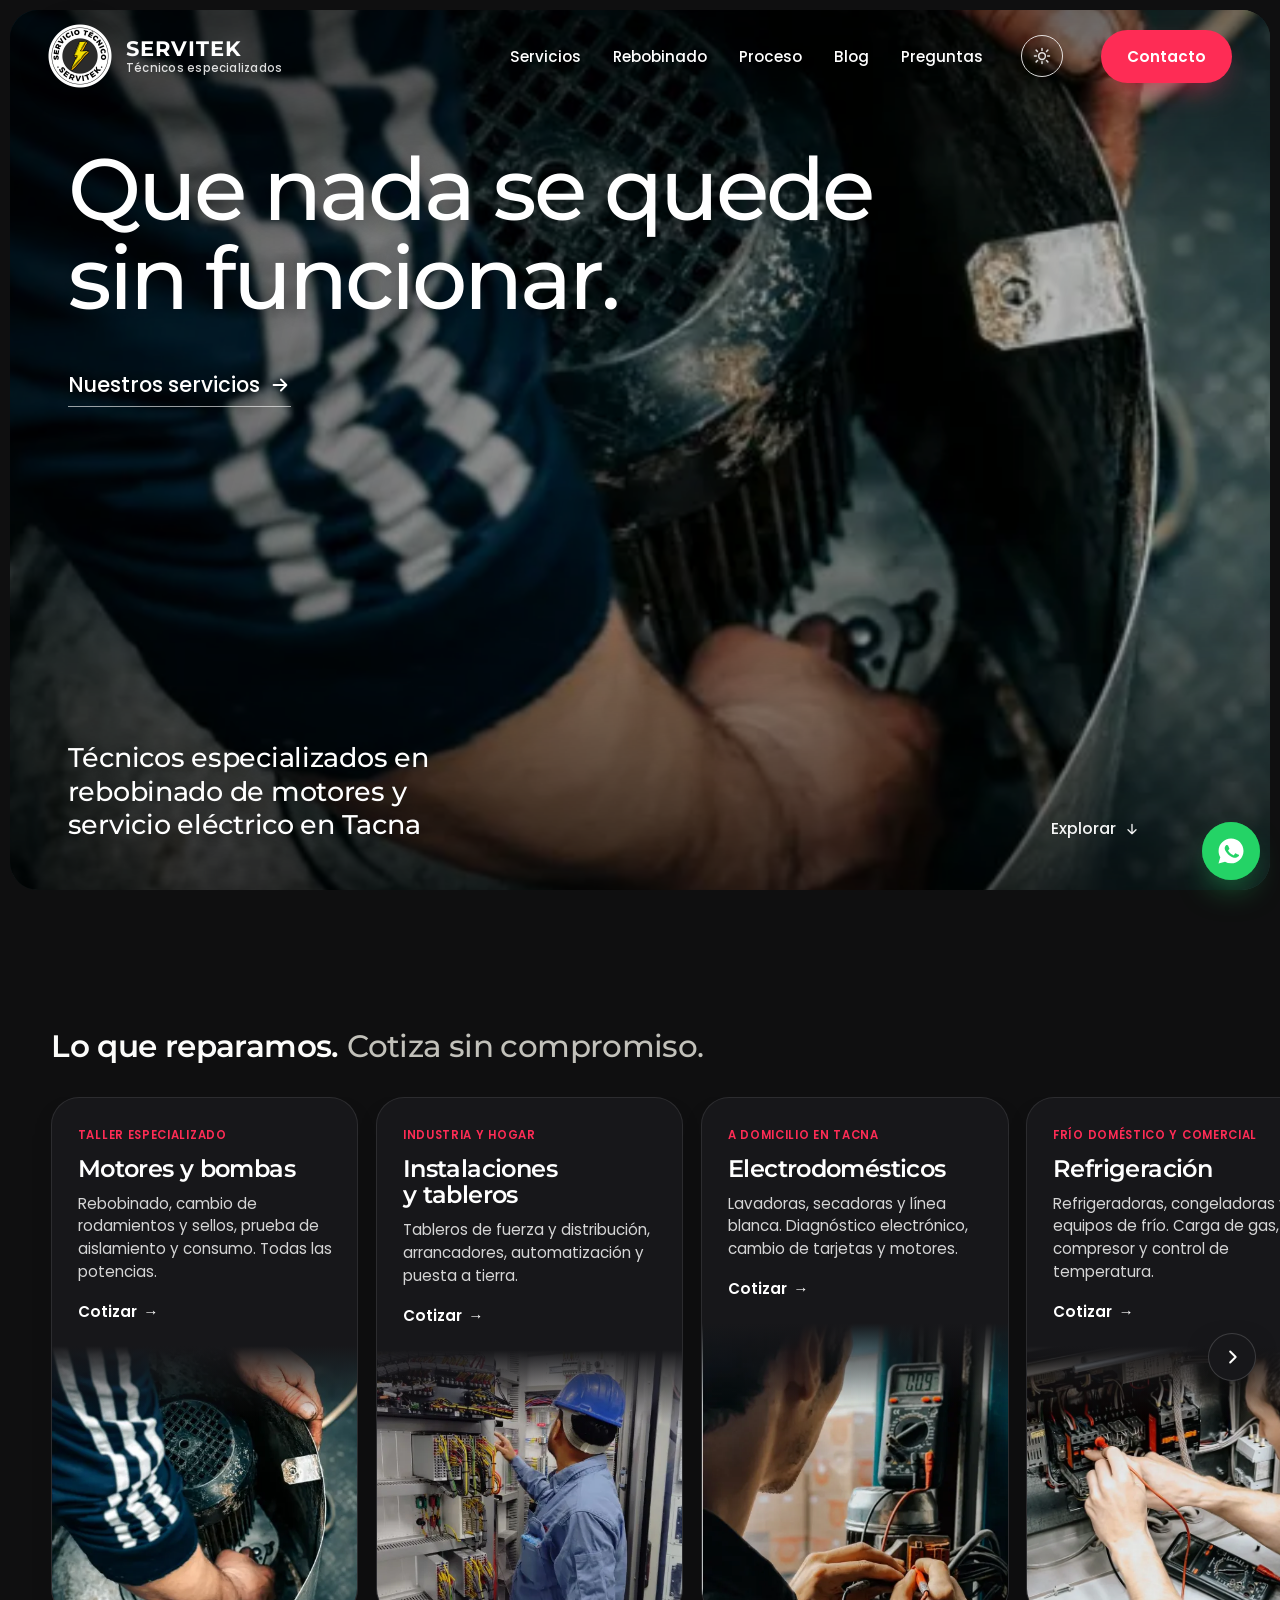
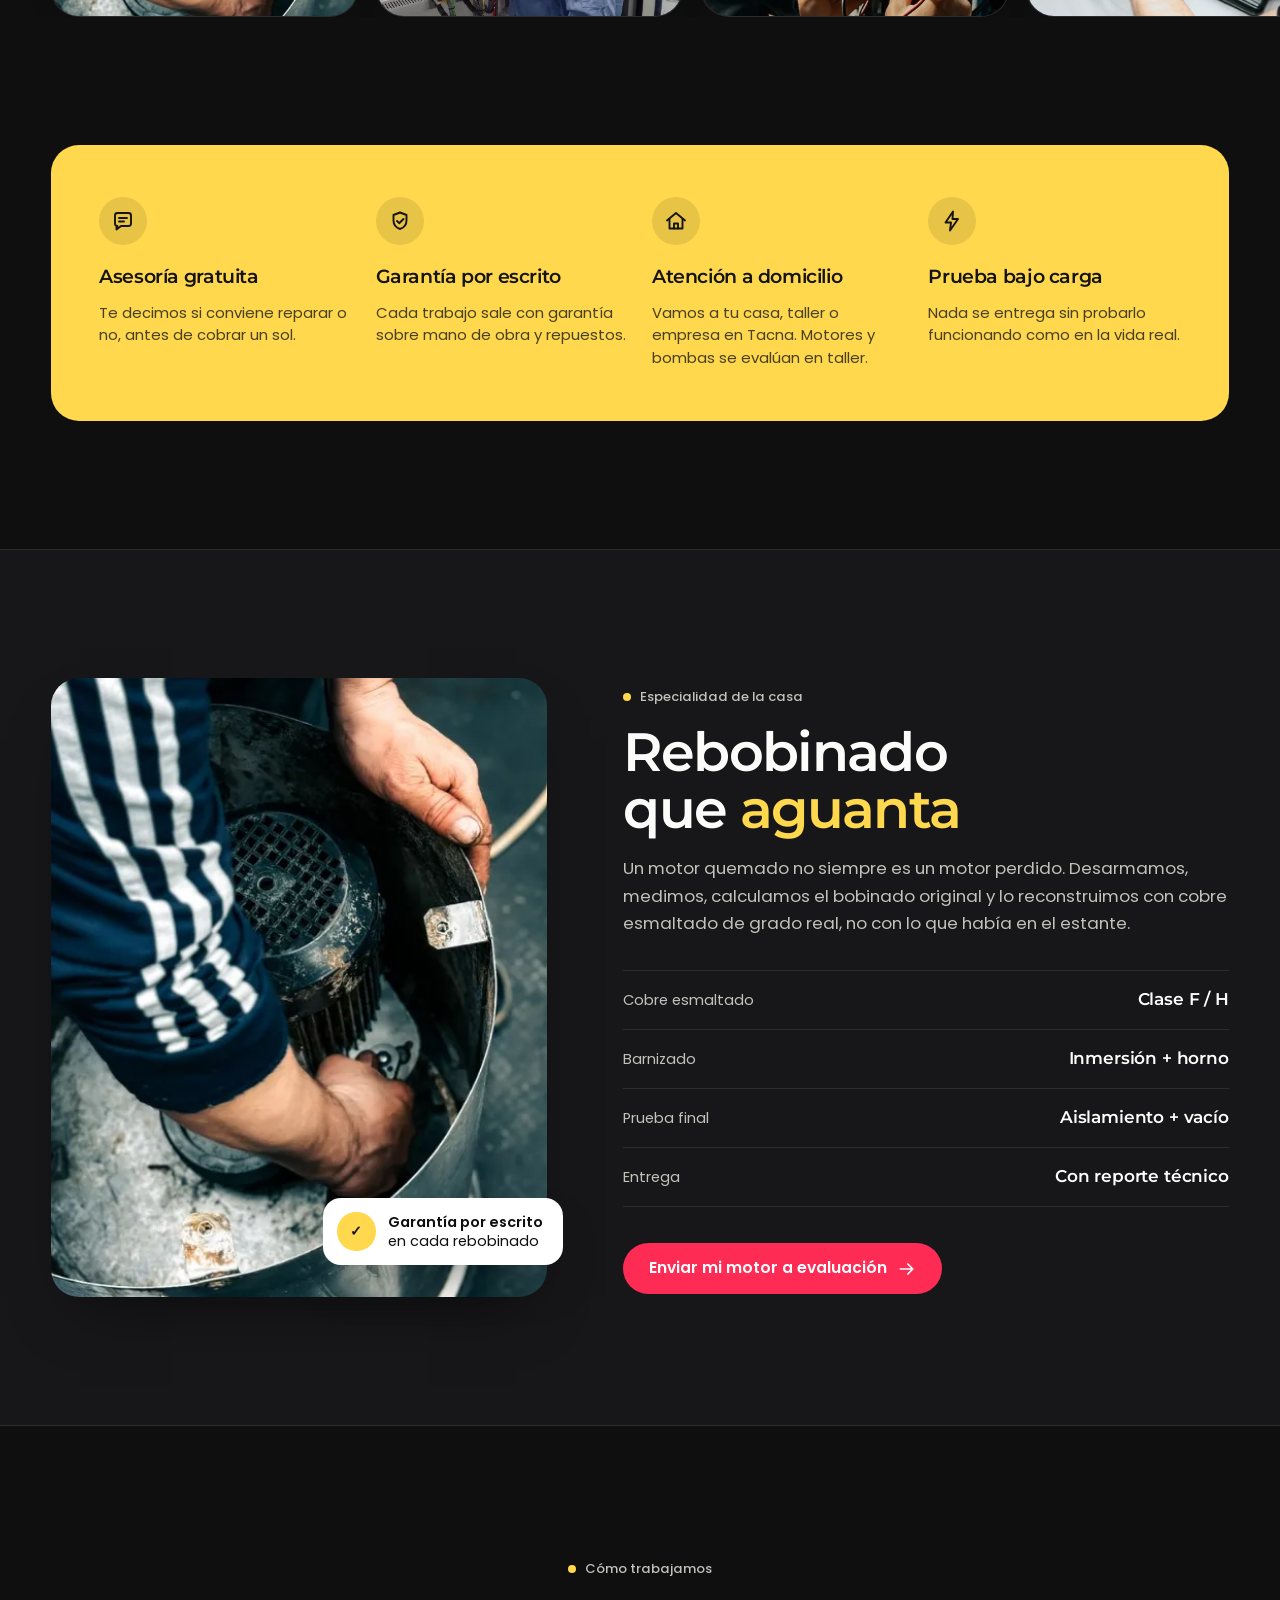
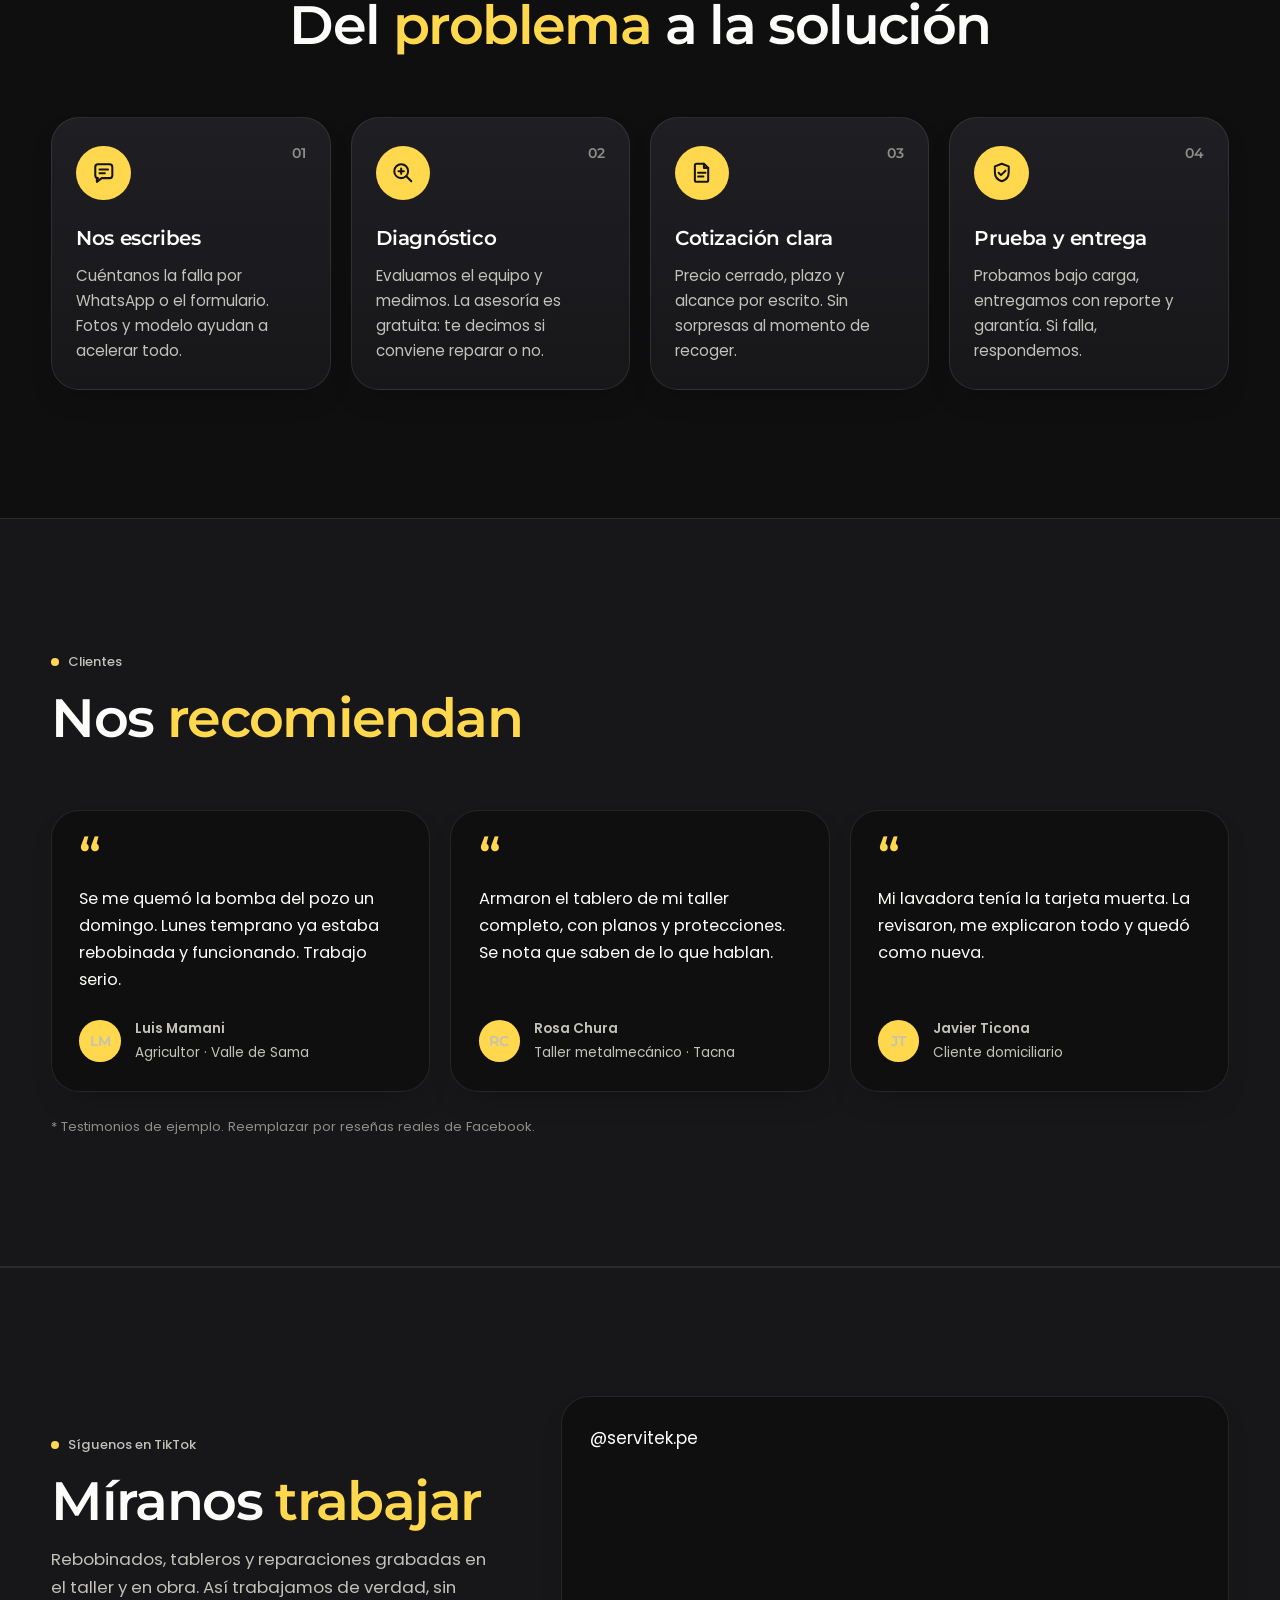
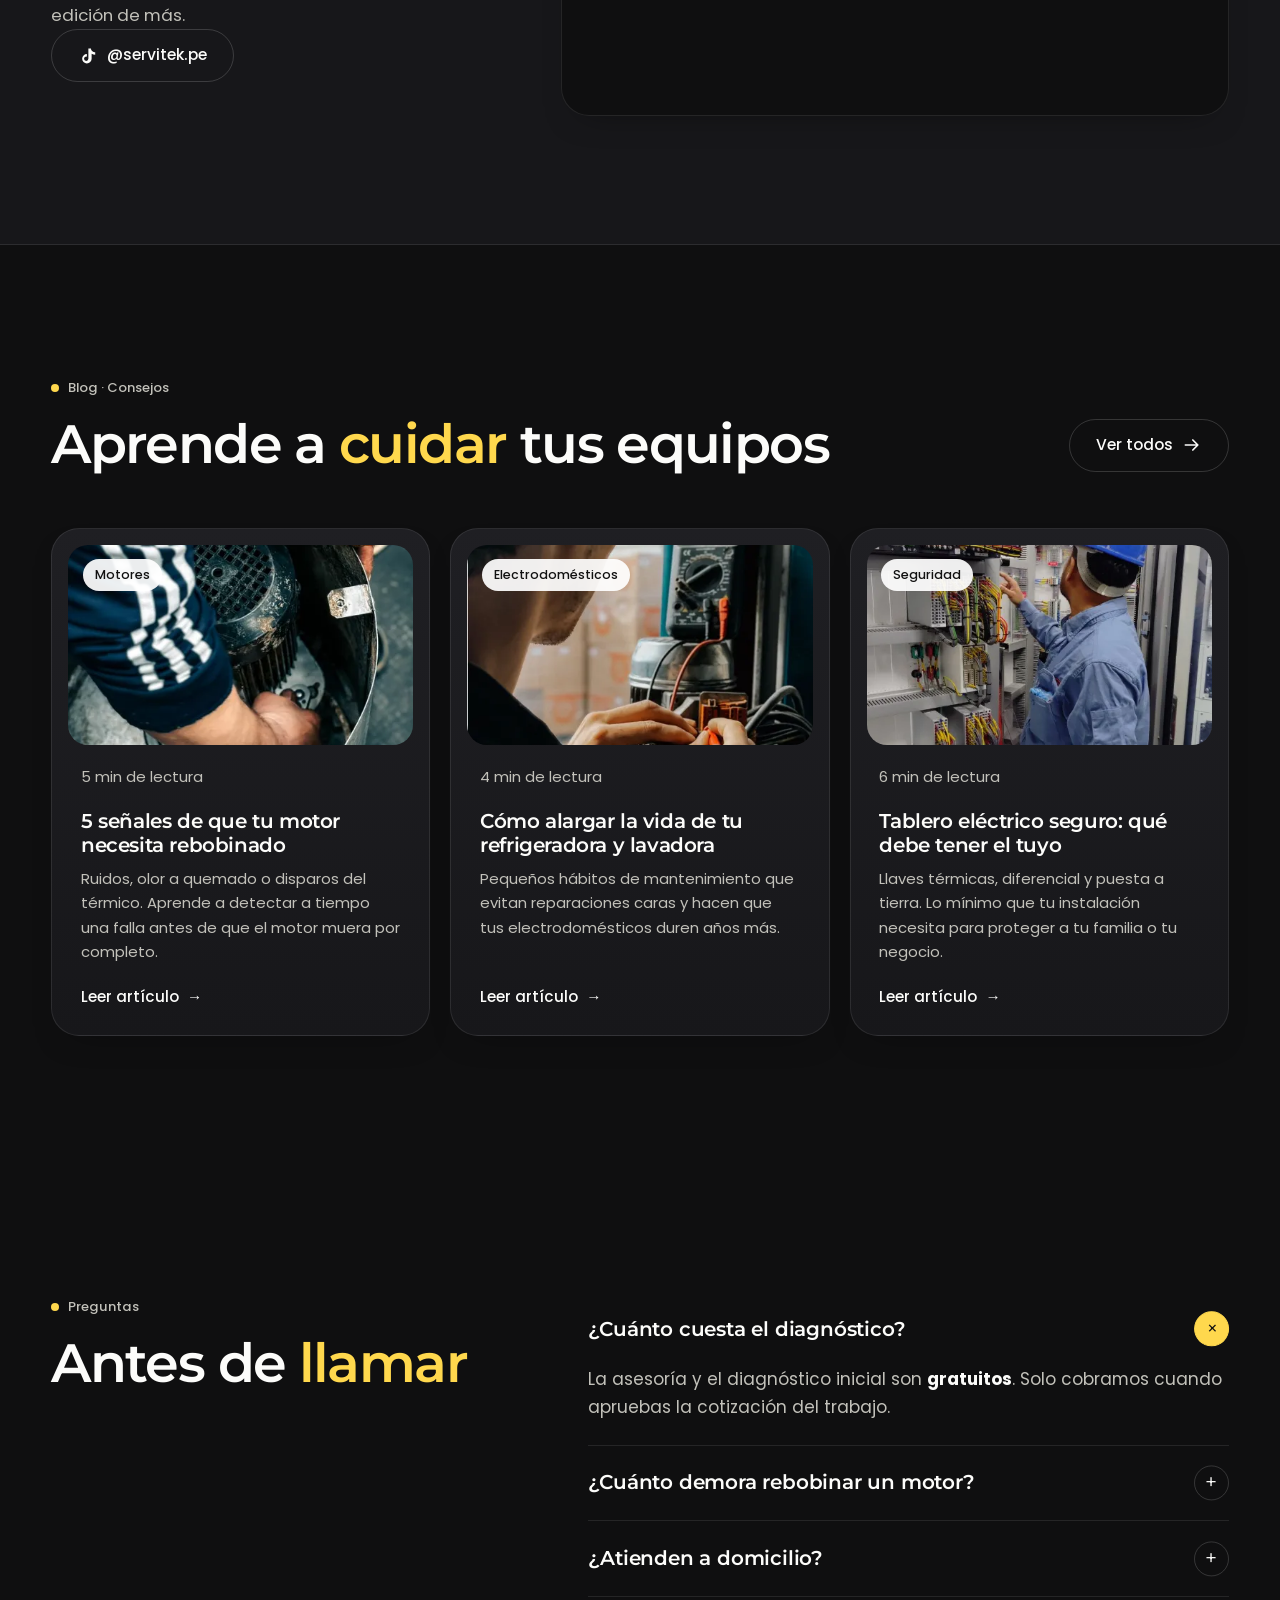
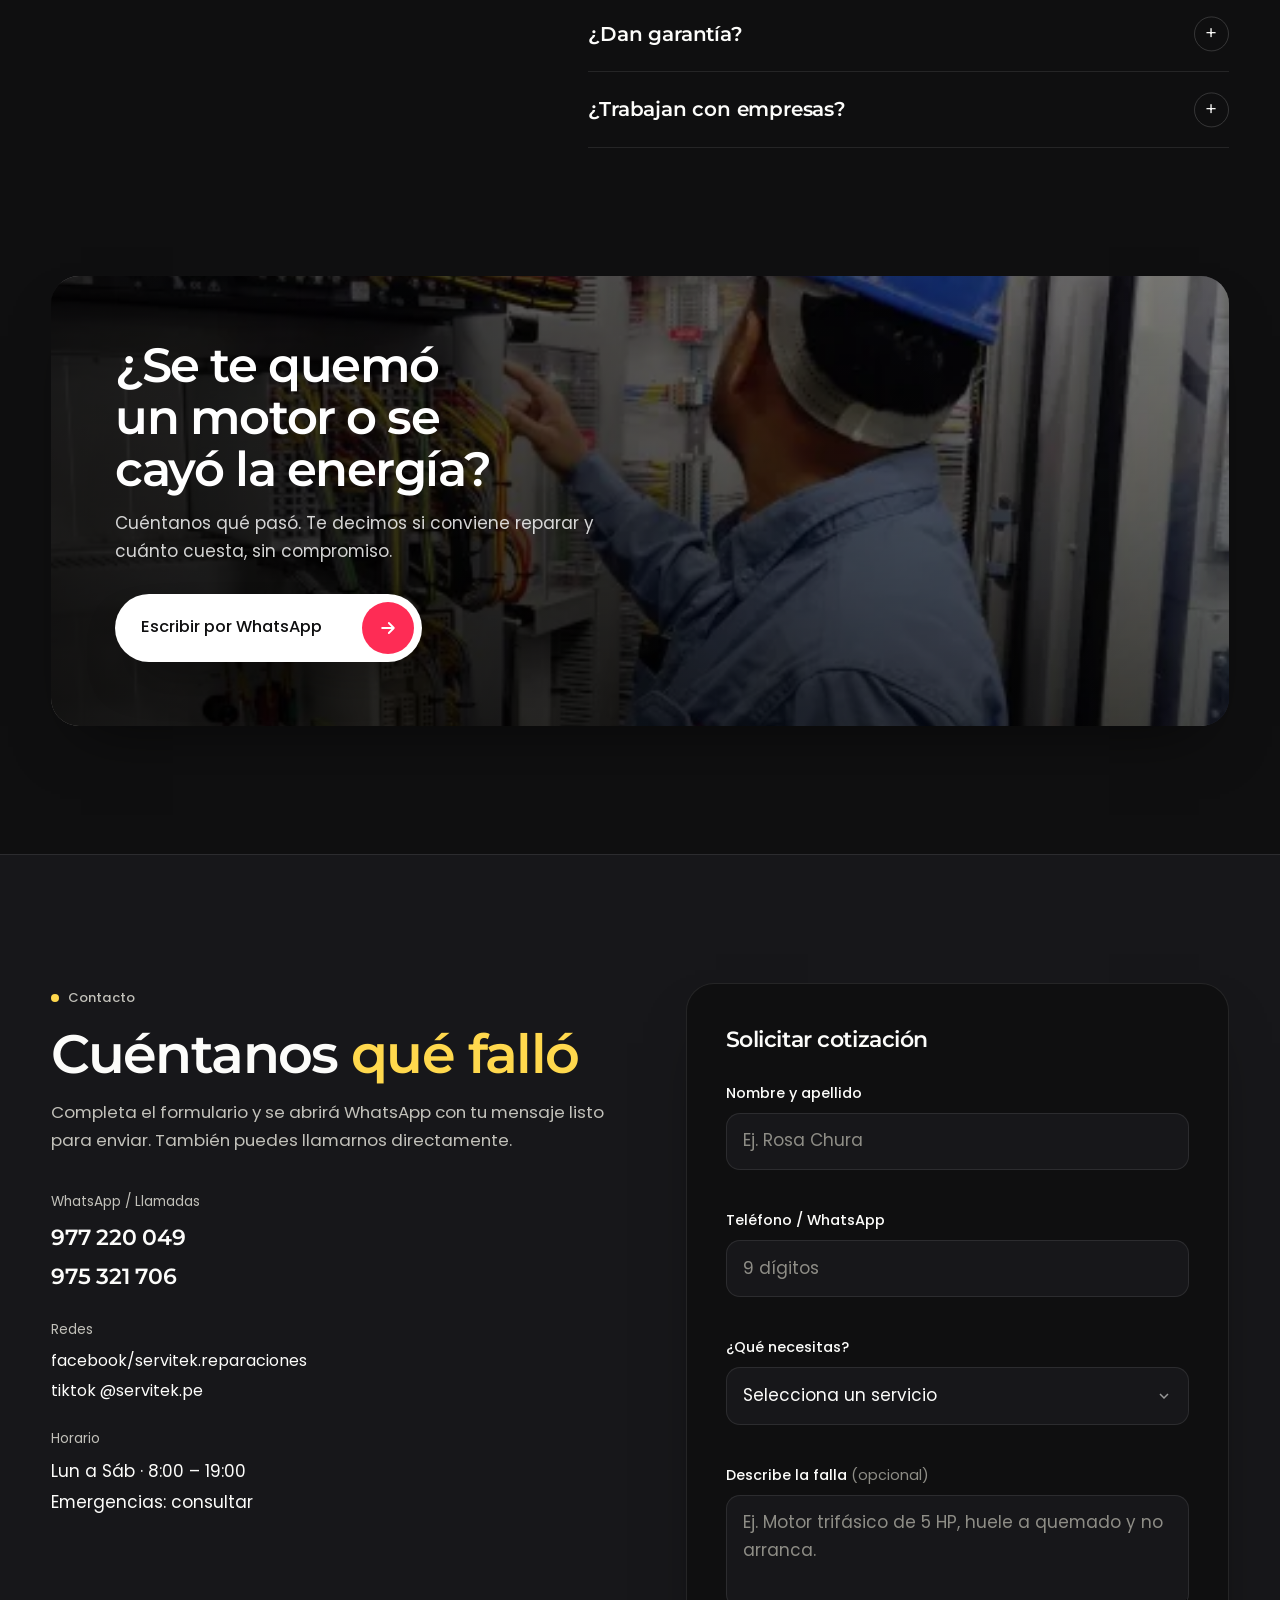
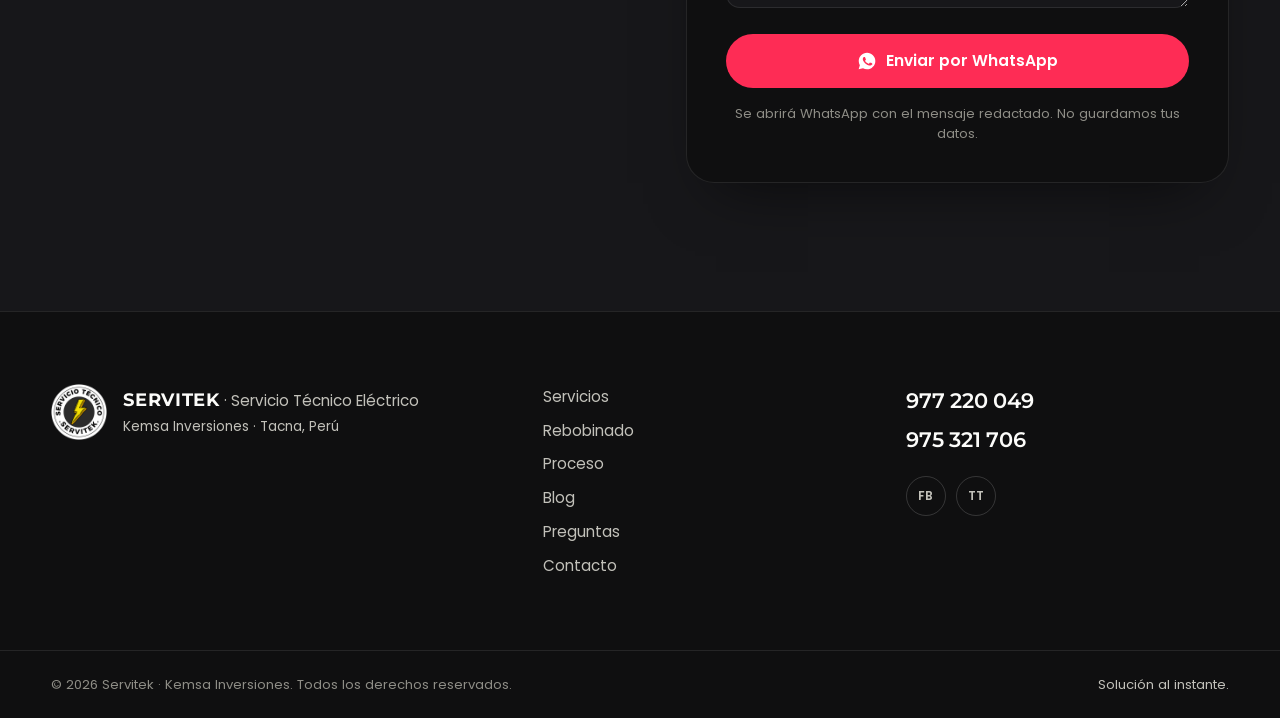
==== commit 856ee078: "Reemplazar cifras de relleno por cuatro promesas descriptivas Co-Authored-By: Claude Fable 5.1 <nore" ====
--- a/index.html
+++ b/index.html
@@ -26,7 +26,7 @@
 <link rel="preconnect" href="https://fonts.googleapis.com">
 <link rel="preconnect" href="https://fonts.gstatic.com" crossorigin>
 <link href="https://fonts.googleapis.com/css2?family=Montserrat:wght@500;600;700&family=Poppins:wght@400;500;600&display=swap" rel="stylesheet">
-<link rel="stylesheet" href="css/styles.css?v=12">
+<link rel="stylesheet" href="css/styles.css?v=13">
 
 <script type="application/ld+json">
 {
@@ -168,25 +168,31 @@
   </div>
 </section>
 
-<!-- ═══════════════════════════════════ STATS -->
-<section class="stats" aria-label="Cifras de Servitek">
-  <div class="wrap stats__grid">
-    <div class="stat" data-reveal>
-      <span class="stat__num" data-count="12" data-suffix="+">0</span>
-      <span class="stat__lbl">Años de oficio</span>
-    </div>
-    <div class="stat" data-reveal data-delay="1">
-      <span class="stat__num" data-count="1500" data-suffix="+">0</span>
-      <span class="stat__lbl">Motores rebobinados</span>
-    </div>
-    <div class="stat" data-reveal data-delay="2">
-      <span class="stat__num" data-count="24" data-suffix=" h">0</span>
-      <span class="stat__lbl">Diagnóstico entregado</span>
-    </div>
-    <div class="stat" data-reveal data-delay="3">
-      <span class="stat__num" data-count="6" data-suffix=" m">0</span>
-      <span class="stat__lbl">Garantía de servicio</span>
-    </div>
+<!-- ═══════════════════════════════════ POR QUÉ SERVITEK -->
+<section class="why" aria-label="Por qué elegir Servitek">
+  <div class="wrap">
+    <ul class="why__grid">
+      <li class="why__item" data-reveal>
+        <span class="why__ico" aria-hidden="true"><svg viewBox="0 0 24 24"><path d="M4 6.5A2.5 2.5 0 0 1 6.5 4h11A2.5 2.5 0 0 1 20 6.5v8a2.5 2.5 0 0 1-2.5 2.5H10l-4.5 3.5V17H6.5A2.5 2.5 0 0 1 4 14.5z" stroke="currentColor" stroke-width="1.9" stroke-linecap="round" stroke-linejoin="round" fill="none"/><path d="M8 9h8M8 12.5h5" stroke="currentColor" stroke-width="1.9" stroke-linecap="round" stroke-linejoin="round" fill="none"/></svg></span>
+        <h3>Asesoría gratuita</h3>
+        <p>Te decimos si conviene reparar o no, antes de cobrar un sol.</p>
+      </li>
+      <li class="why__item" data-reveal data-delay="1">
+        <span class="why__ico" aria-hidden="true"><svg viewBox="0 0 24 24"><path d="M12 3.5 18.5 6v5.5c0 4-2.8 7.3-6.5 8.5-3.7-1.2-6.5-4.5-6.5-8.5V6z" stroke="currentColor" stroke-width="1.9" stroke-linecap="round" stroke-linejoin="round" fill="none"/><path d="m9 12 2.2 2.2L15.5 10" stroke="currentColor" stroke-width="1.9" stroke-linecap="round" stroke-linejoin="round" fill="none"/></svg></span>
+        <h3>Garantía por escrito</h3>
+        <p>Cada trabajo sale con garantía sobre mano de obra y repuestos.</p>
+      </li>
+      <li class="why__item" data-reveal data-delay="2">
+        <span class="why__ico" aria-hidden="true"><svg viewBox="0 0 24 24"><path d="M3 11.5 12 4l9 7.5" stroke="currentColor" stroke-width="1.9" stroke-linecap="round" stroke-linejoin="round" fill="none"/><path d="M5.5 10v9.5h13V10" stroke="currentColor" stroke-width="1.9" stroke-linecap="round" stroke-linejoin="round" fill="none"/><path d="M10 19.5v-5h4v5" stroke="currentColor" stroke-width="1.9" stroke-linecap="round" stroke-linejoin="round" fill="none"/></svg></span>
+        <h3>Atención a domicilio</h3>
+        <p>Vamos a tu casa, taller o empresa en Tacna. Motores y bombas se evalúan en taller.</p>
+      </li>
+      <li class="why__item" data-reveal data-delay="3">
+        <span class="why__ico" aria-hidden="true"><svg viewBox="0 0 24 24"><path d="M13 2.5 5.5 13.5H11L10 21.5l8-11.5h-5.5z" stroke="currentColor" stroke-width="1.9" stroke-linecap="round" stroke-linejoin="round" fill="none"/></svg></span>
+        <h3>Prueba bajo carga</h3>
+        <p>Nada se entrega sin probarlo funcionando como en la vida real.</p>
+      </li>
+    </ul>
   </div>
 </section>
 
--- a/css/styles.css
+++ b/css/styles.css
@@ -409,25 +409,26 @@
 .services__btn[disabled]{ opacity:0; pointer-events:none }
 :root[data-theme="light"] .services__btn{ background:#fff }
 
-/* ══════════════════════════════════ CIFRAS */
-.stats{ padding-block:0 var(--sec) }
-.stats__grid{
-  display:grid; gap:2rem 1rem;
-  grid-template-columns:repeat(auto-fit,minmax(170px,1fr));
-  padding:clamp(2.25rem,5vw,3.5rem) clamp(1.5rem,4vw,3rem);
+/* ══════════════════════════════════ POR QUÉ SERVITEK */
+.why{ padding-block:0 var(--sec) }
+.why__grid{
+  list-style:none;
+  display:grid; gap:2rem 1.5rem;
+  grid-template-columns:repeat(auto-fit,minmax(220px,1fr));
+  padding:clamp(2rem,4.5vw,3.25rem) clamp(1.5rem,4vw,3rem);
   background:var(--yellow); color:var(--yellow-ink);
   border-radius:var(--r-lg);
 }
-.stat{ text-align:left }
-.stat__num{
-  display:block; font-family:var(--display); font-weight:600;
-  font-size:clamp(2.6rem,5.5vw,4.4rem); line-height:1;
-  letter-spacing:-.03em; font-variant-numeric:tabular-nums;
-}
-.stat__lbl{
-  display:block; margin-top:.55rem;
-  font-size:.92rem; font-weight:500; color:rgba(21,20,18,.72);
-}
+.why__item{ display:flex; flex-direction:column; gap:.6rem }
+.why__ico{
+  display:grid; place-items:center; width:3rem; height:3rem; border-radius:50%;
+  background:rgba(21,20,18,.1); margin-bottom:.4rem;
+}
+.why__ico svg{ width:1.5rem; height:1.5rem }
+.why__item h3{
+  font-family:var(--display); font-weight:600; font-size:1.2rem; letter-spacing:-.02em;
+}
+.why__item p{ font-size:.93rem; line-height:1.5; color:rgba(21,20,18,.78) }
 
 /* ══════════════════════════════════ REBOBINADO */
 .rewind{ padding-block:var(--sec); background:var(--surface); border-block:1px solid var(--line) }
@@ -917,7 +918,6 @@
   .svc{ flex-basis:min(80vw,340px); height:520px }
   .services__btn{ display:none }
   .band__panel{ min-height:380px }
-  .stat + .stat::before{ display:none }
   .ftr__grid{ grid-template-columns:1fr }
   .ftr__bottom{ justify-content:center; text-align:center }
   .wa{ width:54px; height:54px }
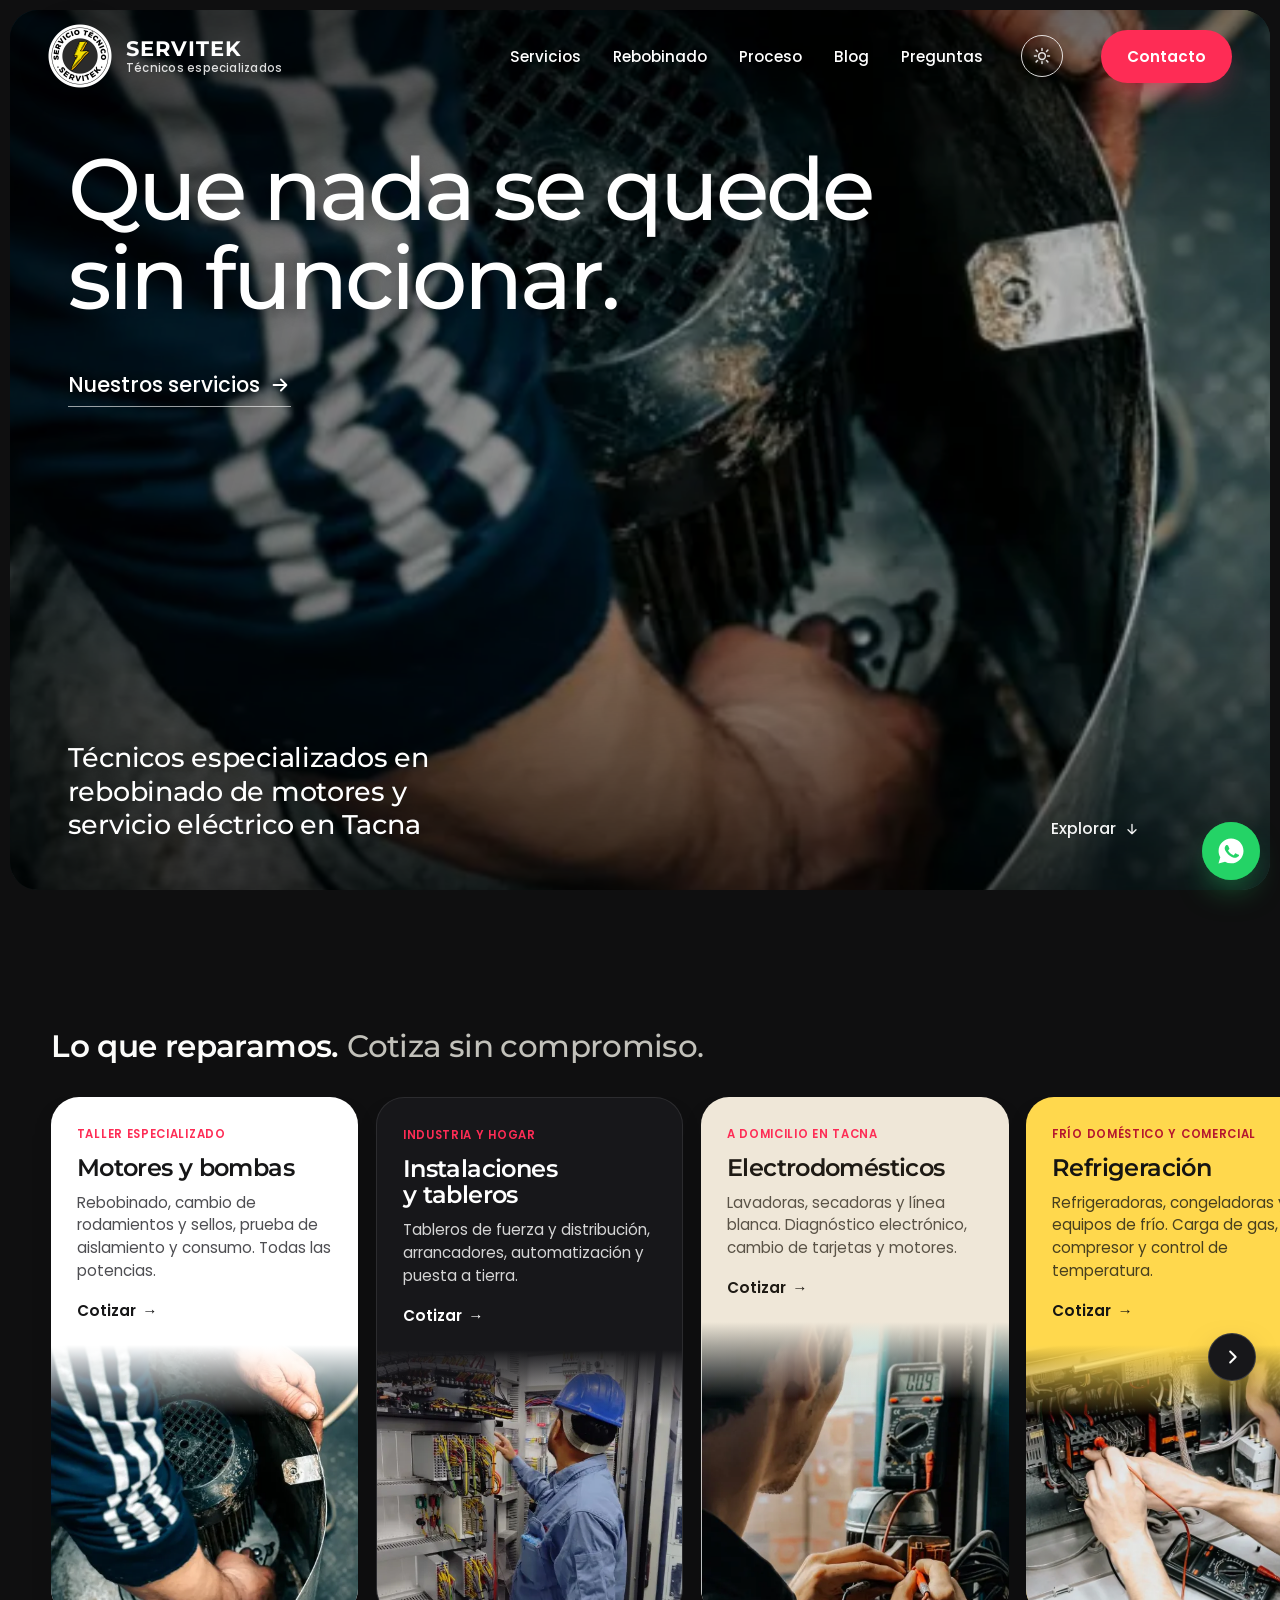
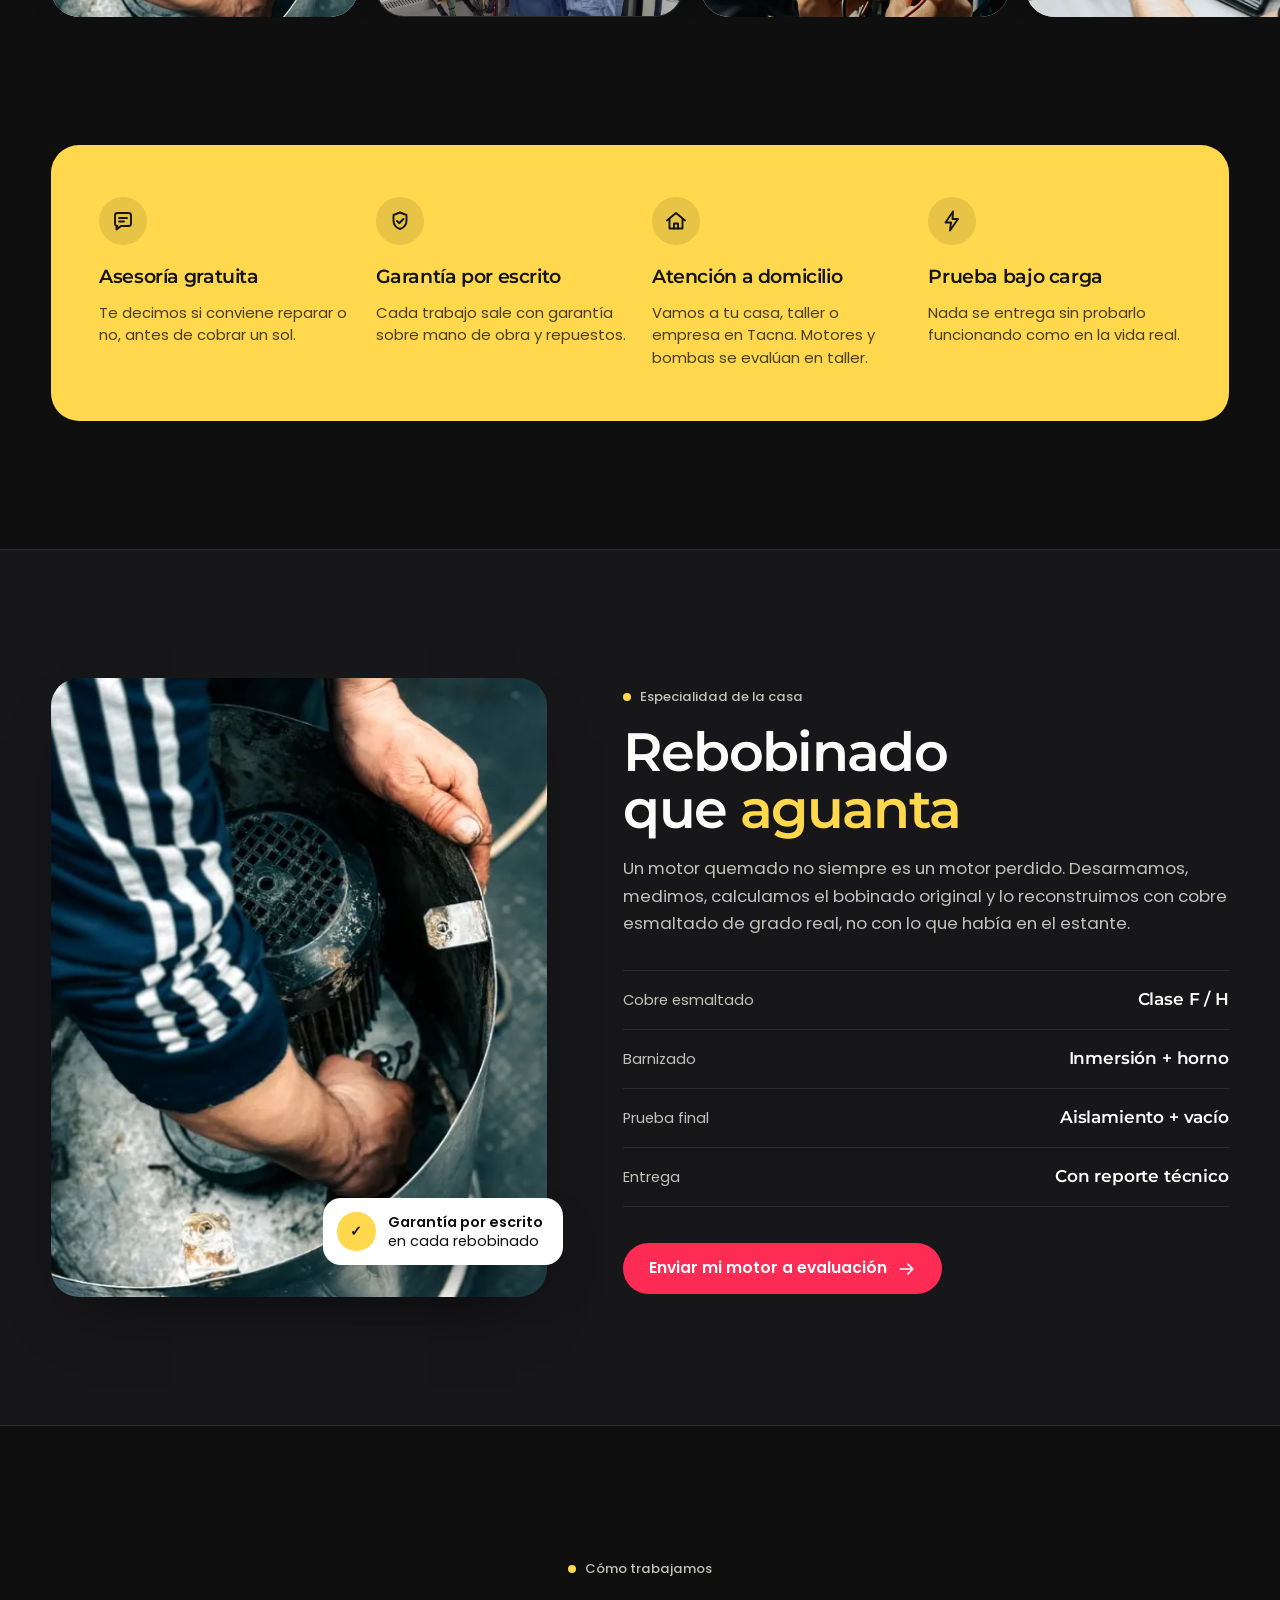
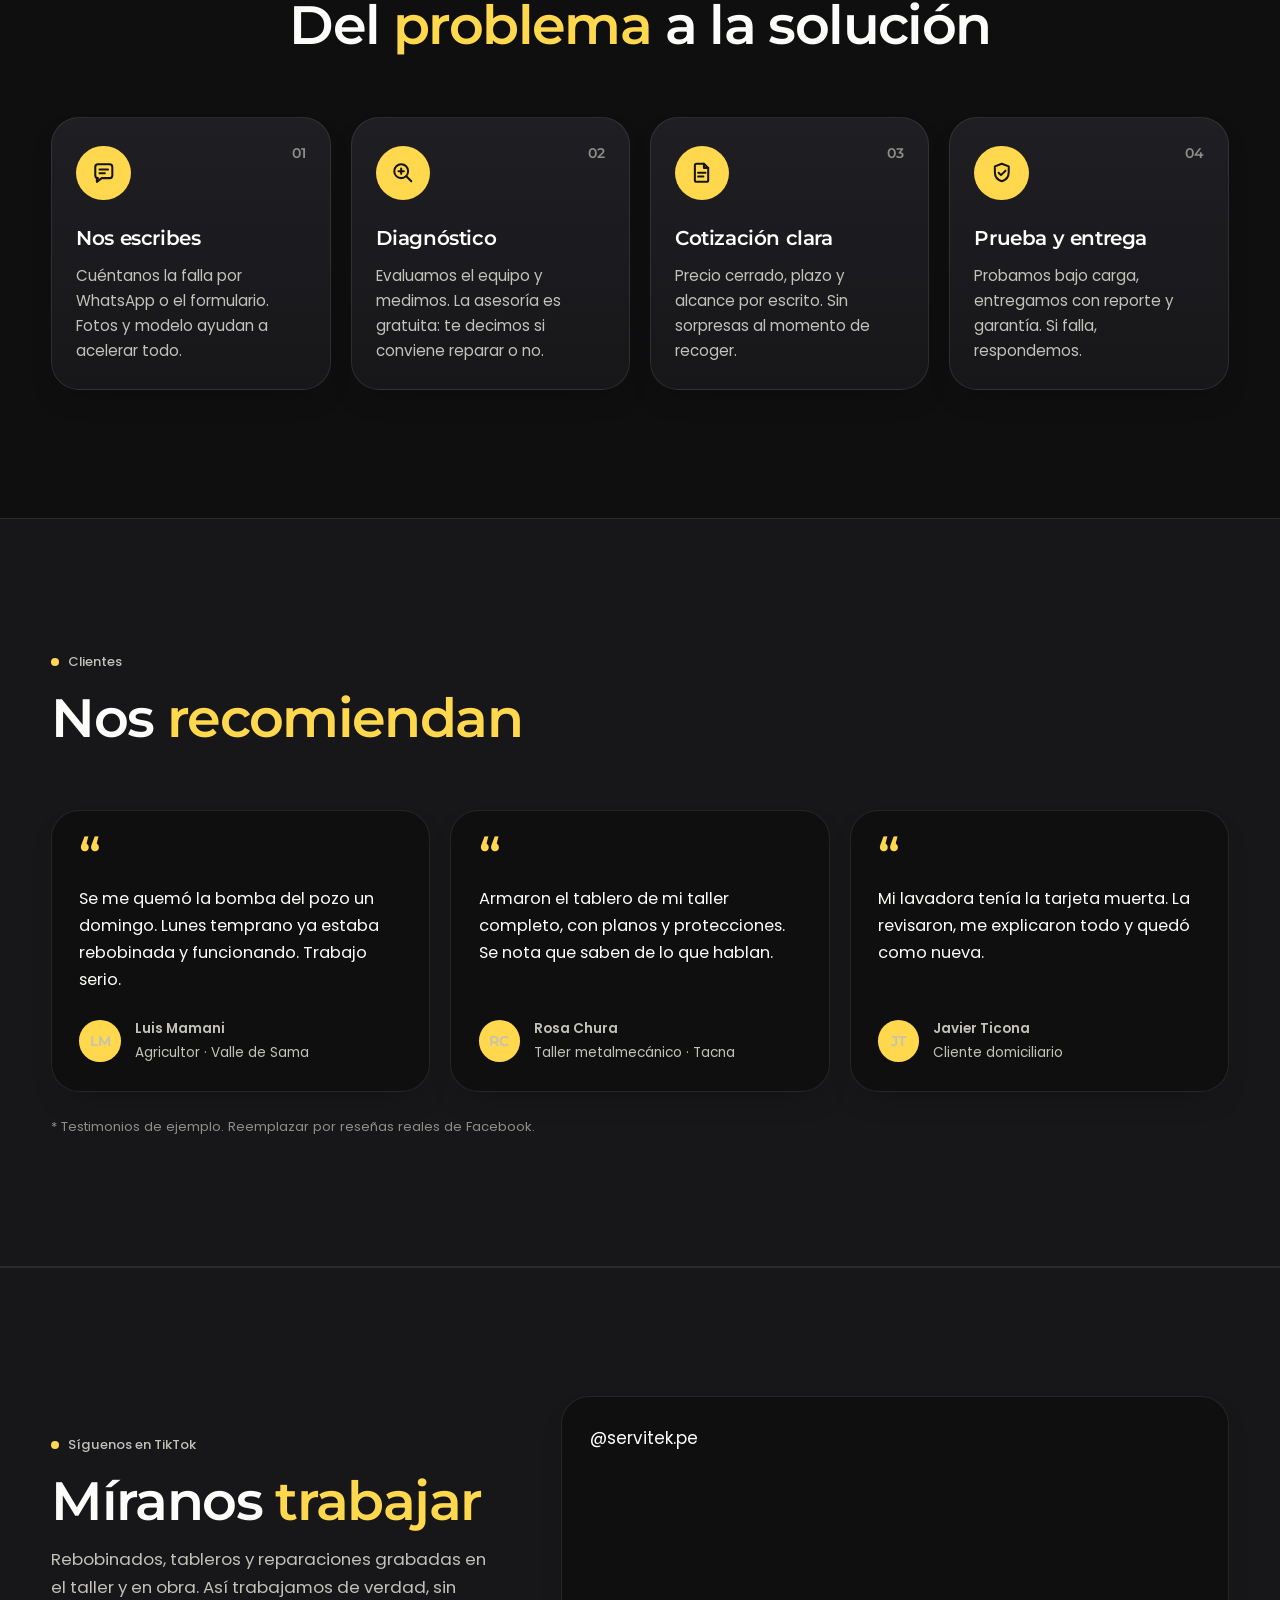
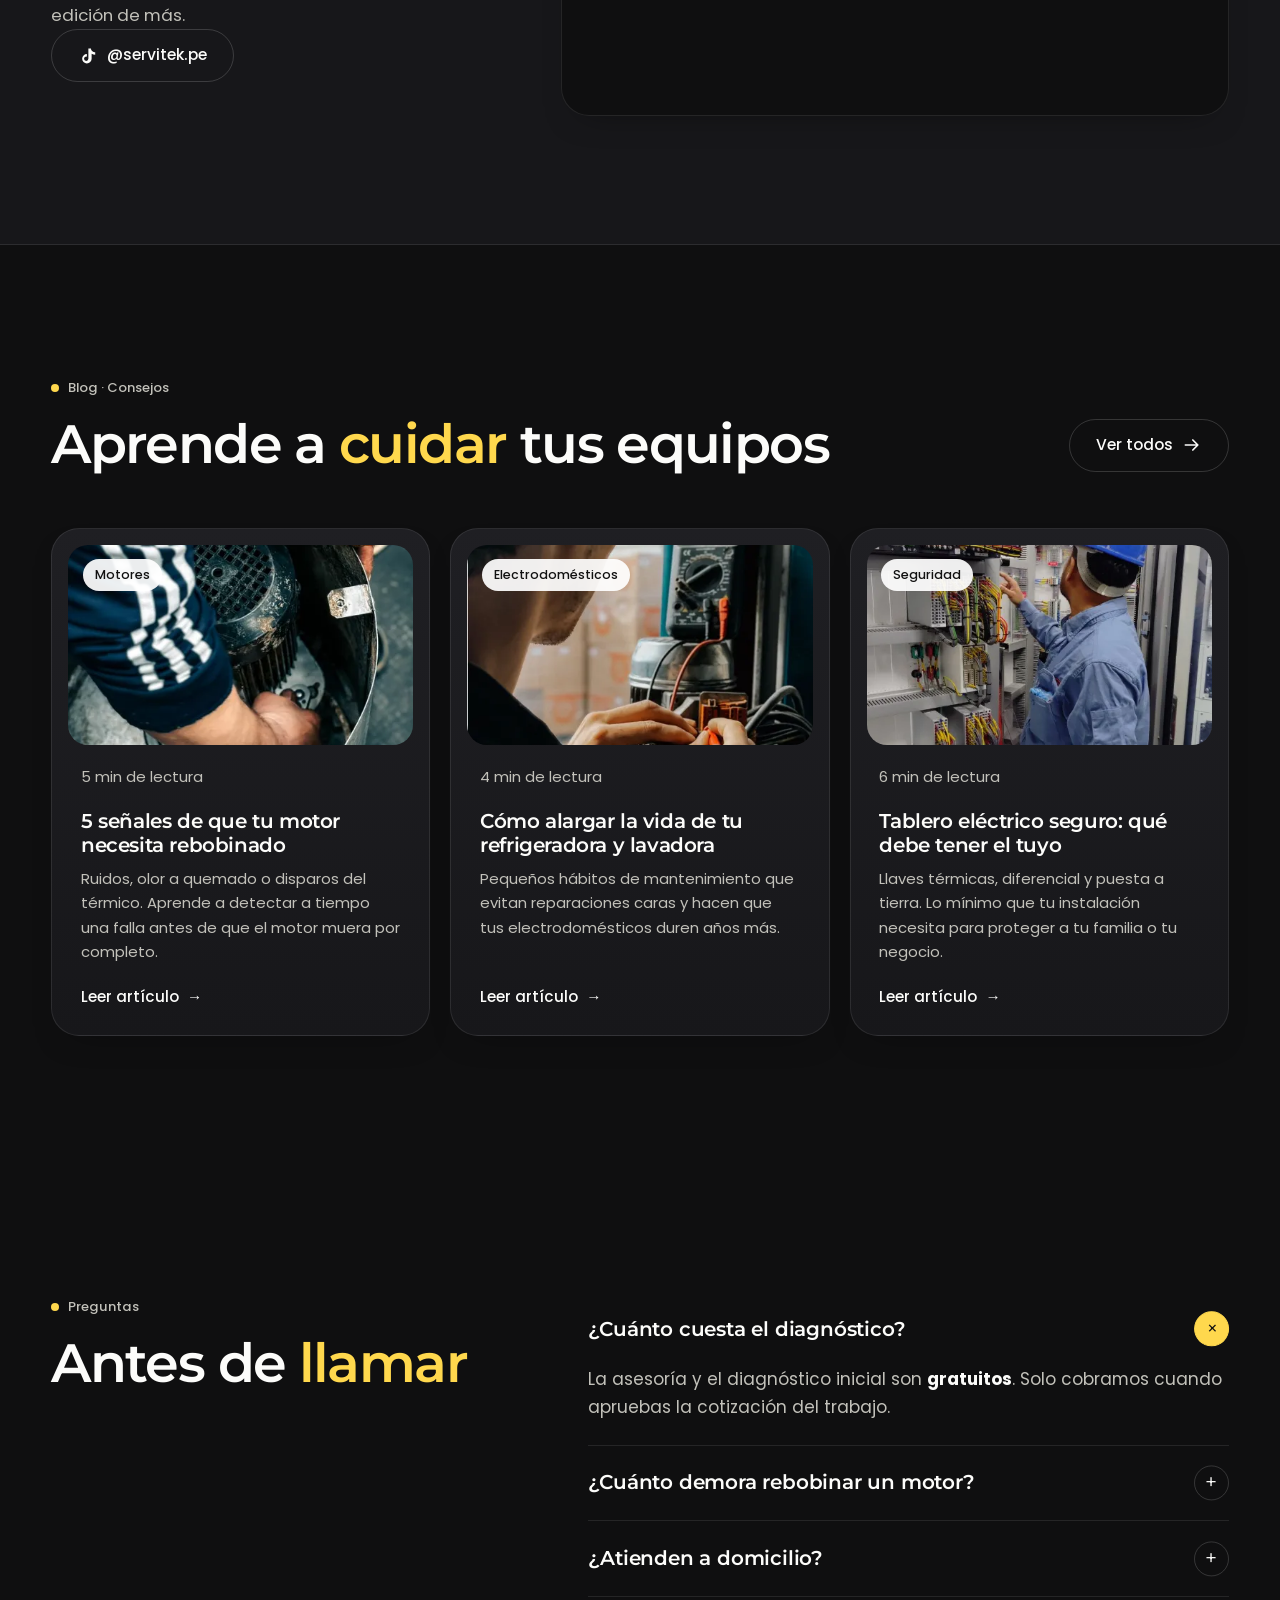
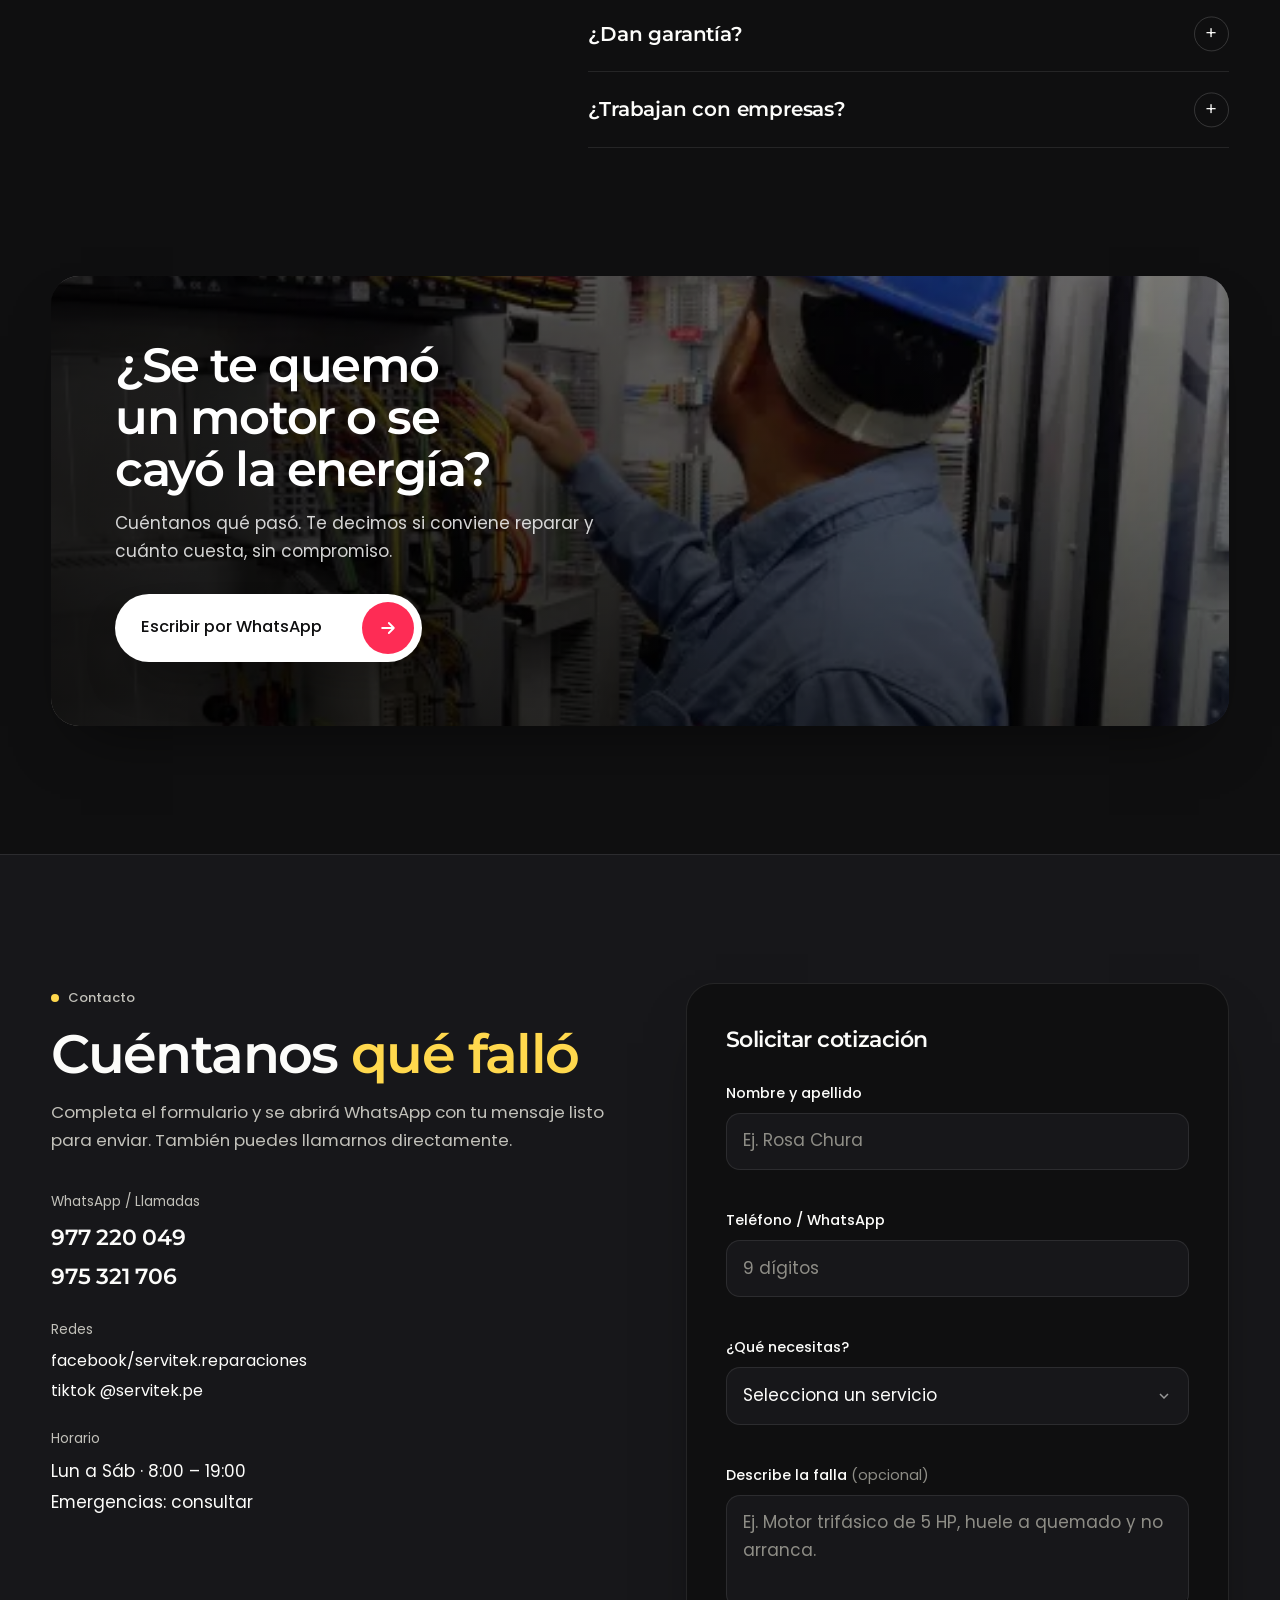
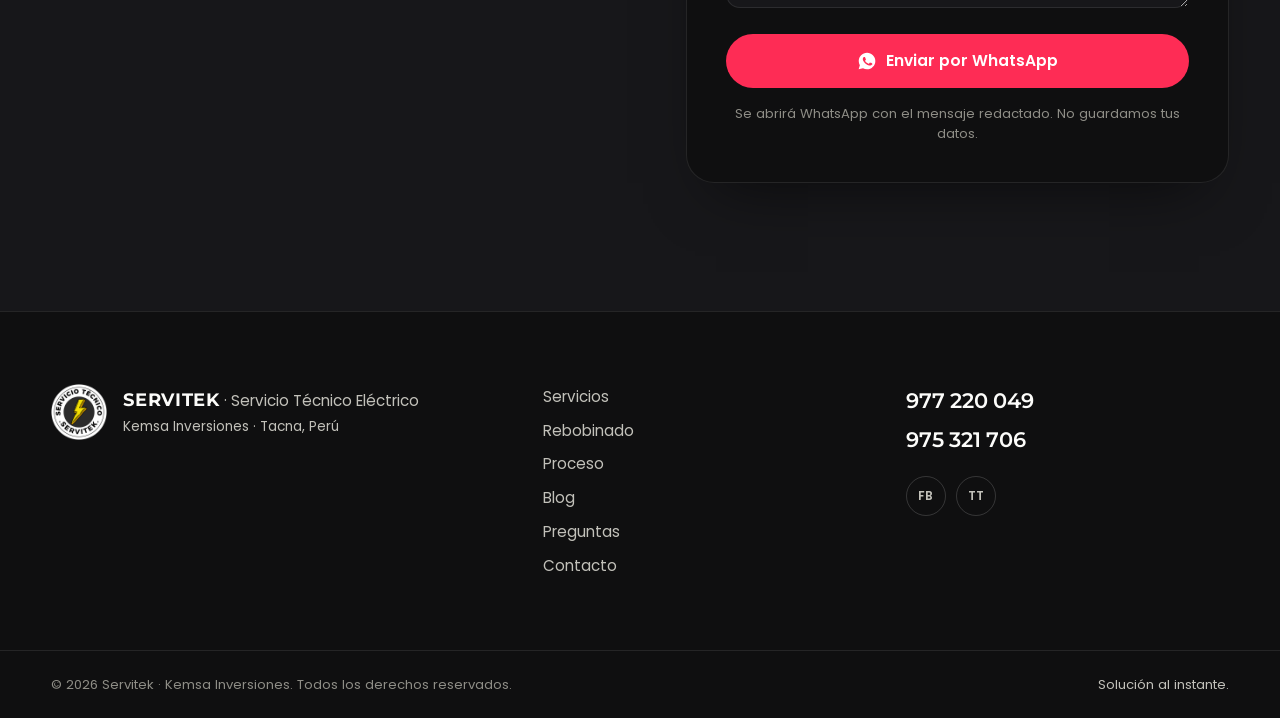
==== commit 487364ba: "Alternar tonos de fondo en las tarjetas de servicios Co-Authored-By: Claude Fable 5.1 <noreply@anthr" ====
--- a/index.html
+++ b/index.html
@@ -26,7 +26,7 @@
 <link rel="preconnect" href="https://fonts.googleapis.com">
 <link rel="preconnect" href="https://fonts.gstatic.com" crossorigin>
 <link href="https://fonts.googleapis.com/css2?family=Montserrat:wght@500;600;700&family=Poppins:wght@400;500;600&display=swap" rel="stylesheet">
-<link rel="stylesheet" href="css/styles.css?v=13">
+<link rel="stylesheet" href="css/styles.css?v=14">
 
 <script type="application/ld+json">
 {
@@ -113,7 +113,7 @@
 
   <div class="services__wrap">
     <div class="services__track" id="servicesTrack" tabindex="0" aria-label="Servicios, desliza para ver más">
-    <article class="svc" data-reveal>
+    <article class="svc svc--white" data-reveal>
       <div class="svc__body">
         <p class="svc__tag">Taller especializado</p>
         <h3 class="svc__title">Motores y bombas</h3>
@@ -122,7 +122,7 @@
       </div>
       <div class="svc__art"><img src="assets/foto-motores.webp" alt="Técnico desmontando un motor eléctrico de su carcasa" width="481" height="850" loading="lazy"></div>
     </article>
-    <article class="svc" data-reveal data-delay="1">
+    <article class="svc svc--dark" data-reveal data-delay="1">
       <div class="svc__body">
         <p class="svc__tag">Industria y hogar</p>
         <h3 class="svc__title">Instalaciones y tableros</h3>
@@ -131,7 +131,7 @@
       </div>
       <div class="svc__art"><img src="assets/foto-tableros.webp" alt="Técnico con casco revisando un tablero de control industrial" width="481" height="633" loading="lazy"></div>
     </article>
-    <article class="svc" data-reveal data-delay="2">
+    <article class="svc svc--sand" data-reveal data-delay="2">
       <div class="svc__body">
         <p class="svc__tag">A domicilio en Tacna</p>
         <h3 class="svc__title">Electrodomésticos</h3>
@@ -140,7 +140,7 @@
       </div>
       <div class="svc__art"><img src="assets/foto-electrodomesticos.webp" alt="Técnico midiendo el motor compresor de un electrodoméstico" width="493" height="853" loading="lazy"></div>
     </article>
-    <article class="svc" data-reveal data-delay="3">
+    <article class="svc svc--yellow" data-reveal data-delay="3">
       <div class="svc__body">
         <p class="svc__tag">Frío doméstico y comercial</p>
         <h3 class="svc__title">Refrigeración</h3>
@@ -149,7 +149,7 @@
       </div>
       <div class="svc__art"><img src="assets/foto-diagnostico.webp" alt="Técnico midiendo un tablero eléctrico con multímetro" width="658" height="1039" loading="lazy"></div>
     </article>
-    <article class="svc" data-reveal data-delay="4">
+    <article class="svc svc--slate" data-reveal data-delay="4">
       <div class="svc__body">
         <p class="svc__tag">Plantas, minas y agro</p>
         <h3 class="svc__title">Mantenimiento preventivo</h3>
--- a/css/styles.css
+++ b/css/styles.css
@@ -364,10 +364,16 @@
   height:clamp(520px,32vw,620px);
   display:flex; flex-direction:column; overflow:hidden;
   border-radius:var(--r-lg);
-  background:#0A0A0B; color:#fff;
+  --card-bg:#0A0A0B; --card-fg:#fff; --card-muted:rgba(255,255,255,.82);
+  background:var(--card-bg); color:var(--card-fg);
   box-shadow:var(--shadow-rest);
 }
-:root:not([data-theme="light"]) .svc{ background:var(--surface); border:1px solid var(--line) }
+/* Tonos alternos de tarjeta */
+.svc--white{  --card-bg:#FFFFFF; --card-fg:#161617; --card-muted:#4E4E52 }
+.svc--sand{   --card-bg:#EFE7D8; --card-fg:#1E1A14; --card-muted:#5A5347 }
+.svc--yellow{ --card-bg:var(--yellow); --card-fg:var(--yellow-ink); --card-muted:rgba(21,20,18,.78) }
+.svc--slate{  --card-bg:#E6E9EE; --card-fg:#15181D; --card-muted:#4B525C }
+:root:not([data-theme="light"]) .svc--dark{ --card-bg:var(--surface); border:1px solid var(--line) }
 .svc__body{ padding:clamp(1.5rem,2.2vw,2.1rem) clamp(1.4rem,2vw,2rem) 1.25rem; position:relative; z-index:1 }
 .svc__tag{
   font-size:.72rem; font-weight:600; letter-spacing:.06em; text-transform:uppercase;
@@ -378,21 +384,19 @@
   font-size:clamp(1.5rem,1.9vw,1.9rem); letter-spacing:-.025em; line-height:1.1;
   margin-bottom:.7rem; text-wrap:balance;
 }
-.svc__text{ font-size:.95rem; line-height:1.5; color:rgba(255,255,255,.82); margin-bottom:.9rem }
+.svc__text{ font-size:.95rem; line-height:1.5; color:var(--card-muted); margin-bottom:.9rem }
 .svc__link{
   display:inline-flex; gap:.4rem; align-items:center;
-  font-weight:600; font-size:.95rem; color:#fff;
+  font-weight:600; font-size:.95rem; color:var(--card-fg);
 }
 .svc__link span{ transition:transform .3s var(--ease) }
 .svc__link:hover span{ transform:translateX(5px) }
 .svc__art{ flex:1; min-height:0; position:relative }
 .svc__art::before{
   content:''; position:absolute; inset:0; z-index:1; pointer-events:none;
-  background:linear-gradient(180deg,#0A0A0B 0%,rgba(10,10,11,0) 28%);
-}
-:root:not([data-theme="light"]) .svc__art::before{
-  background:linear-gradient(180deg,var(--surface) 0%,transparent 28%);
-}
+  background:linear-gradient(180deg,var(--card-bg) 0%,transparent 26%);
+}
+.svc--yellow .svc__tag{ color:#B5162F }
 .svc__art img{ width:100%; height:100%; object-fit:cover; object-position:50% 40% }
 
 .services__btn{
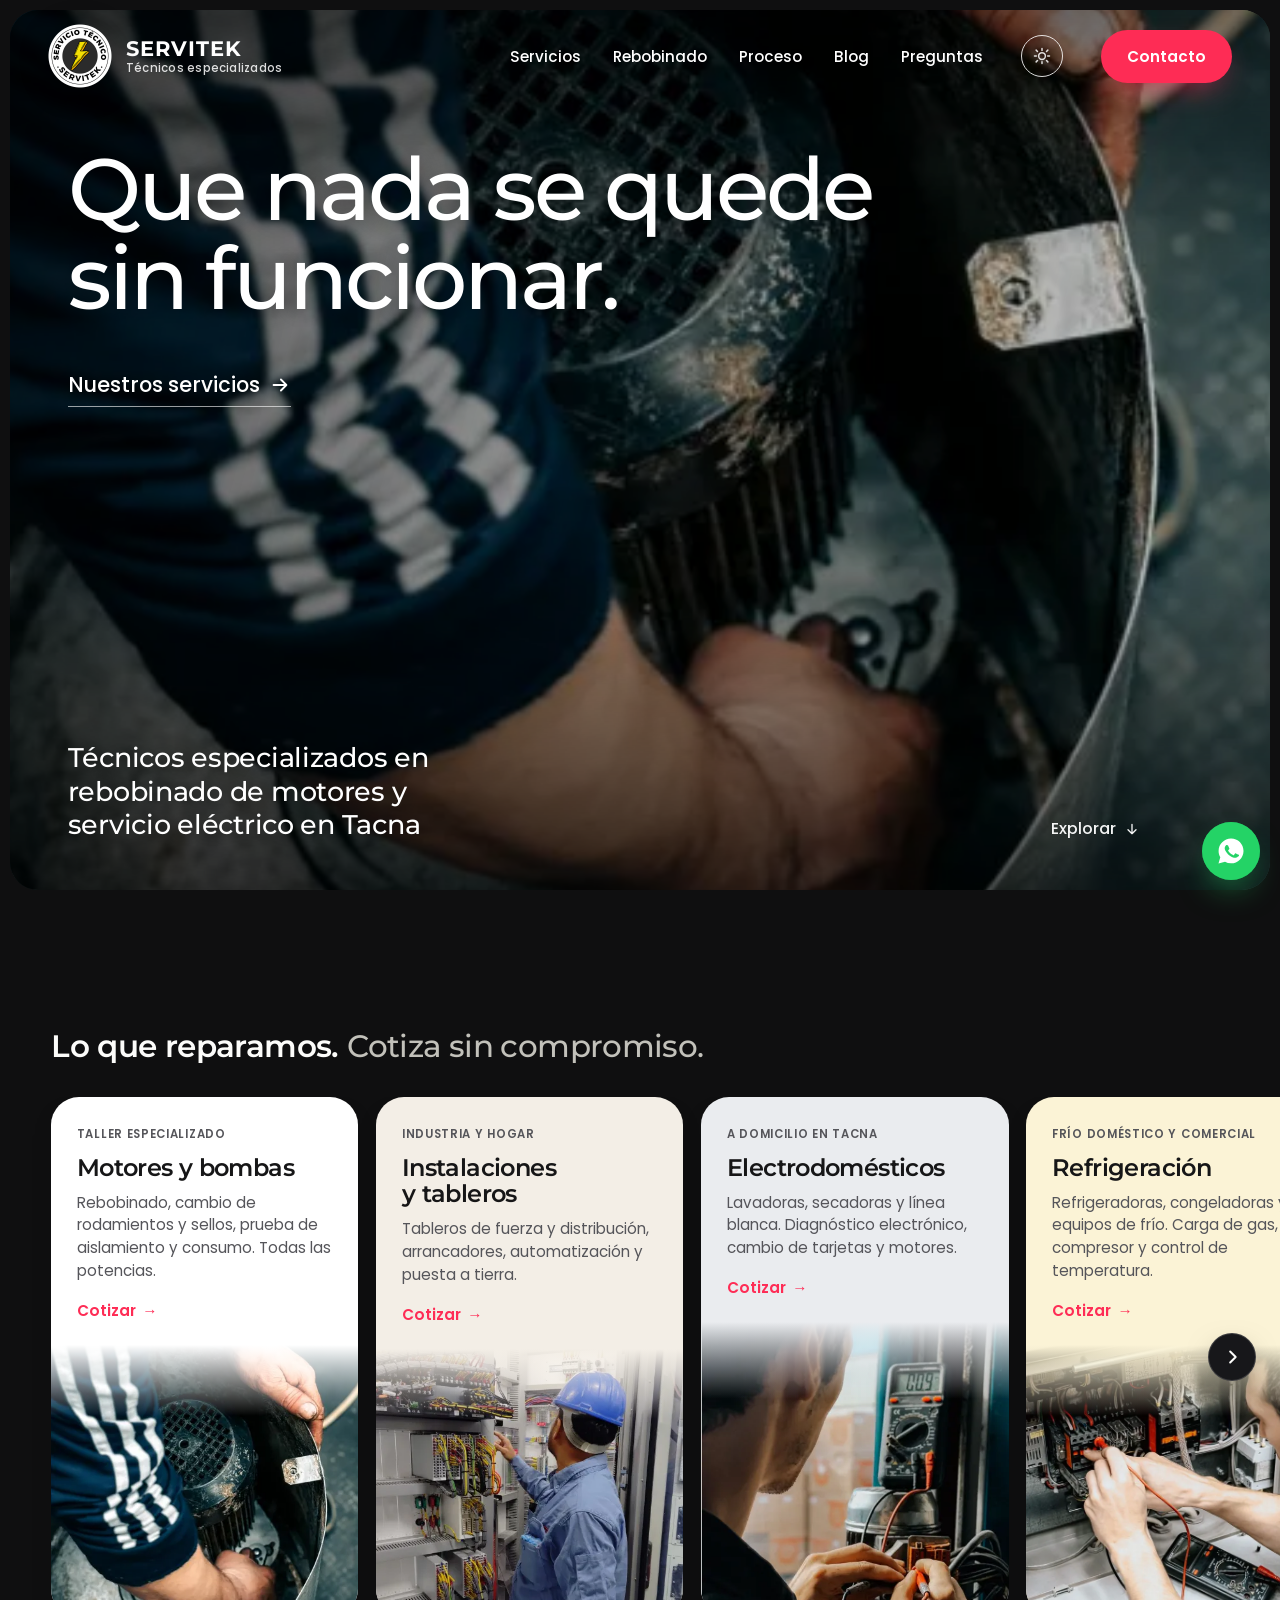
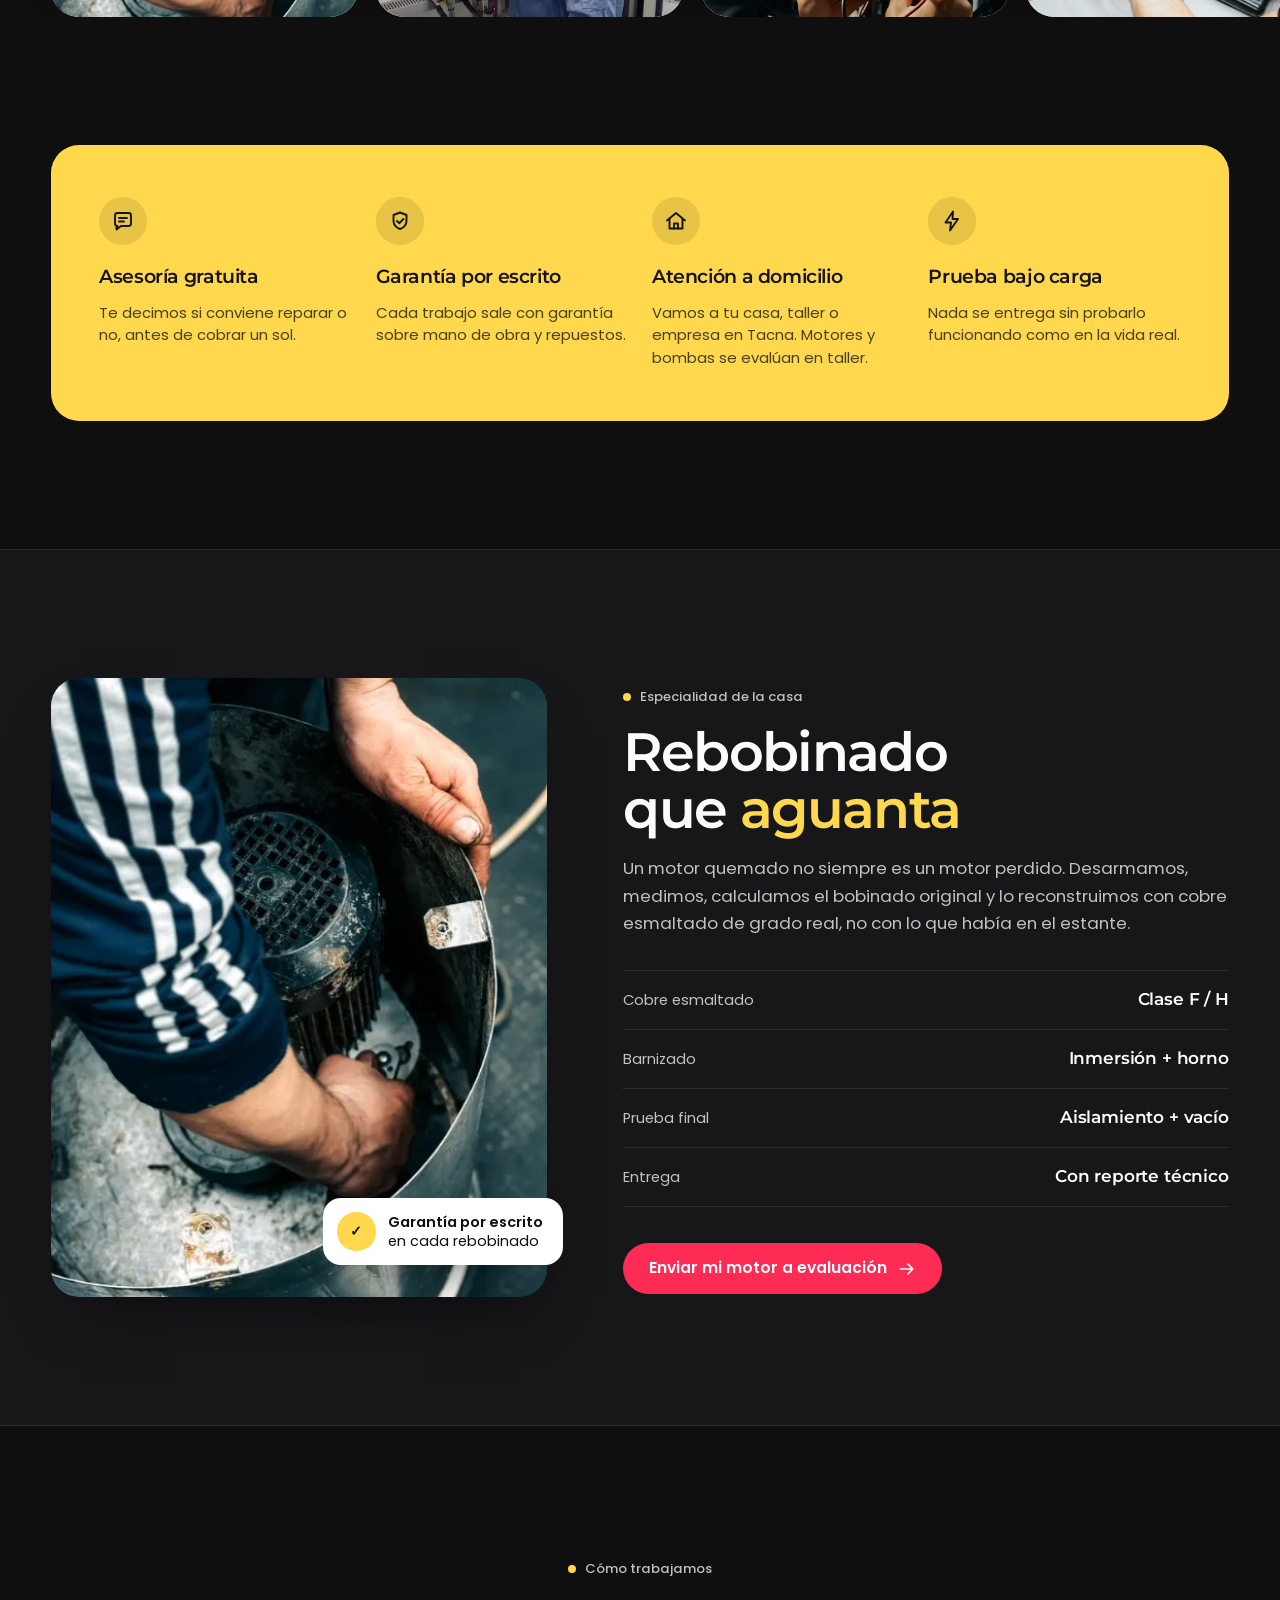
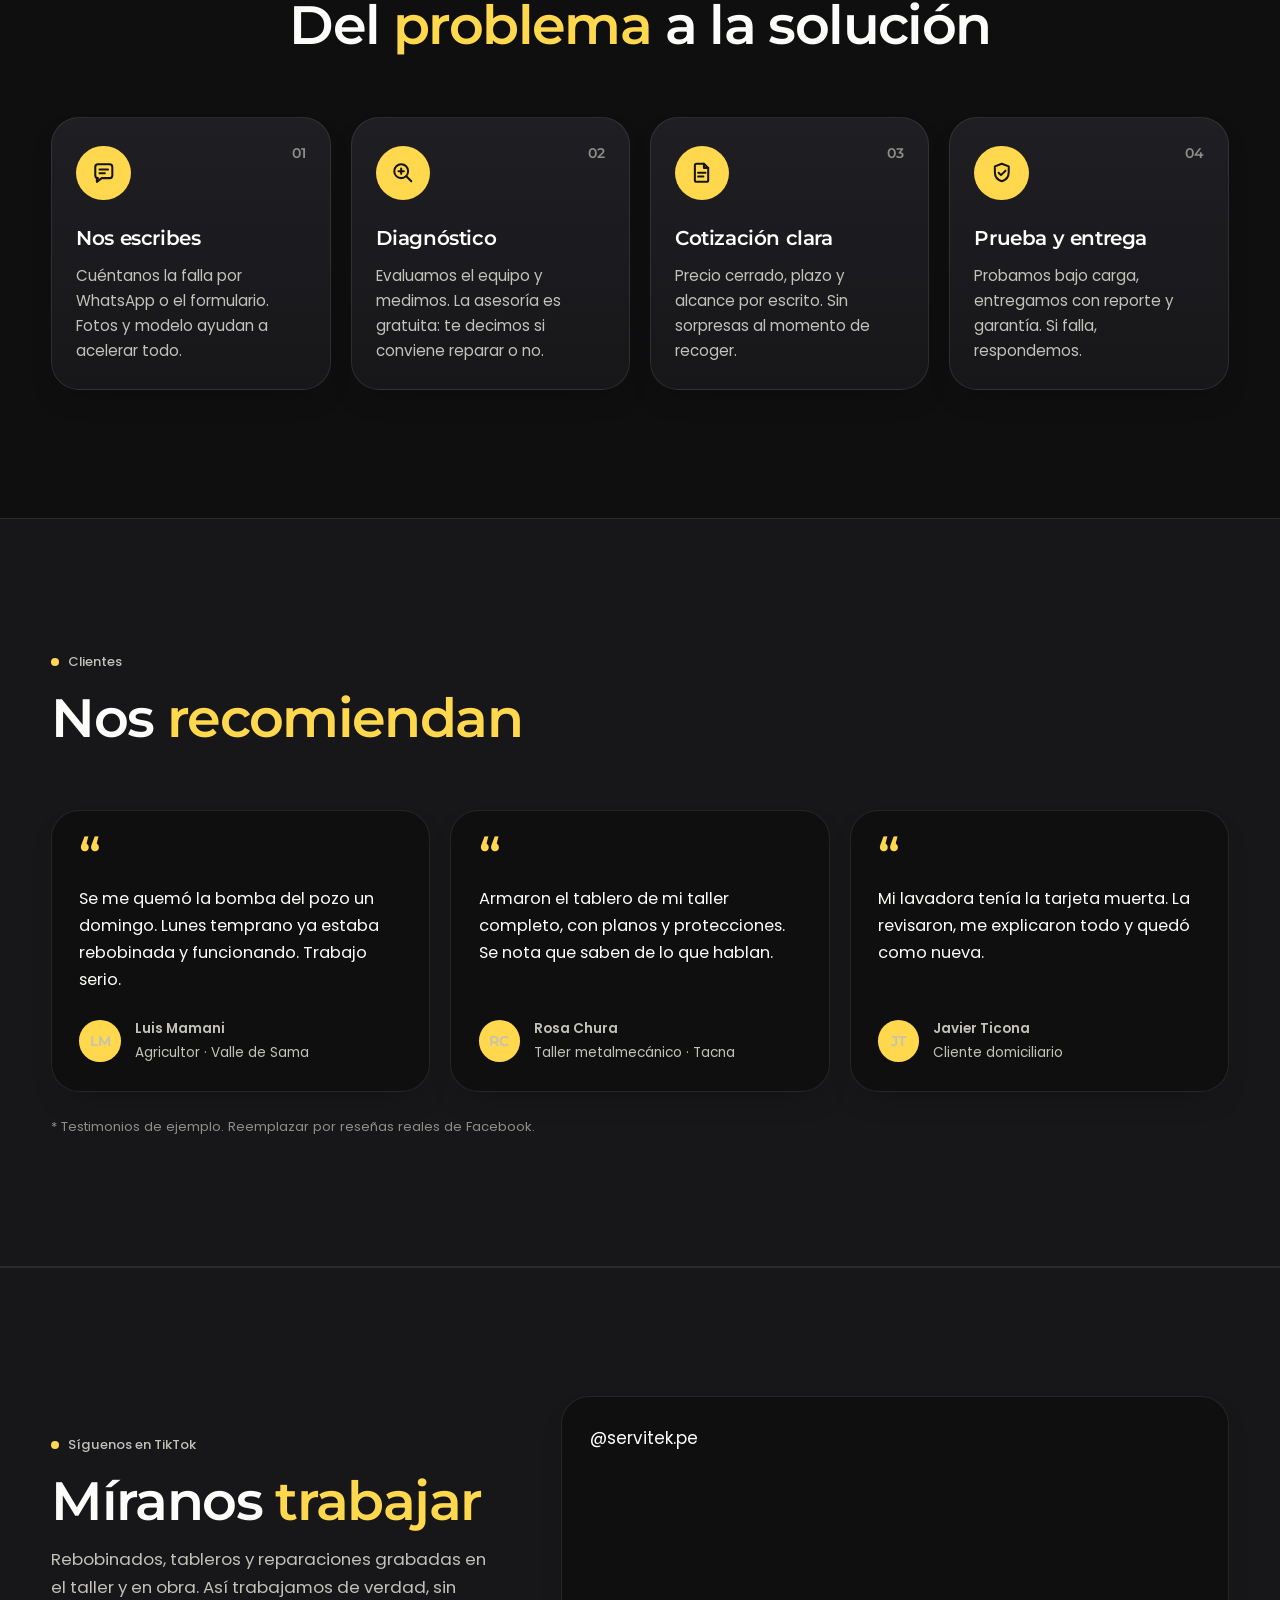
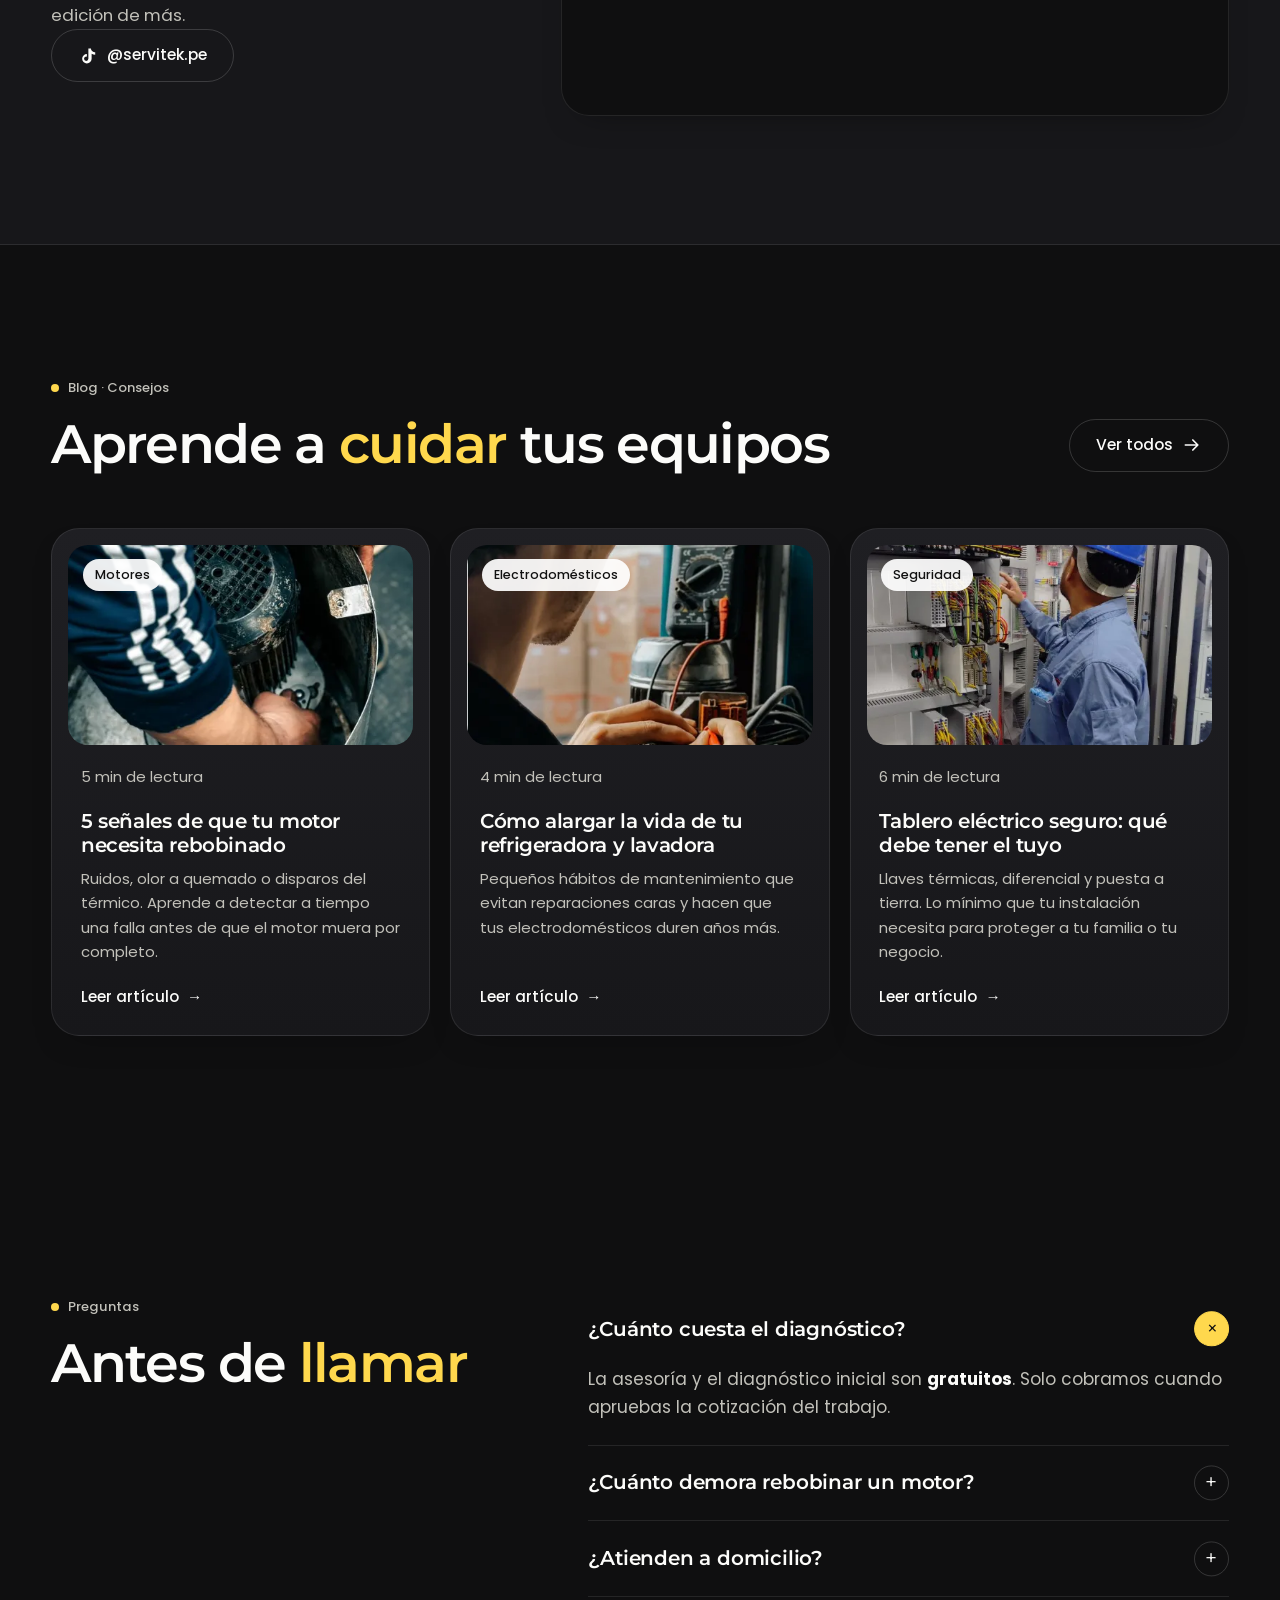
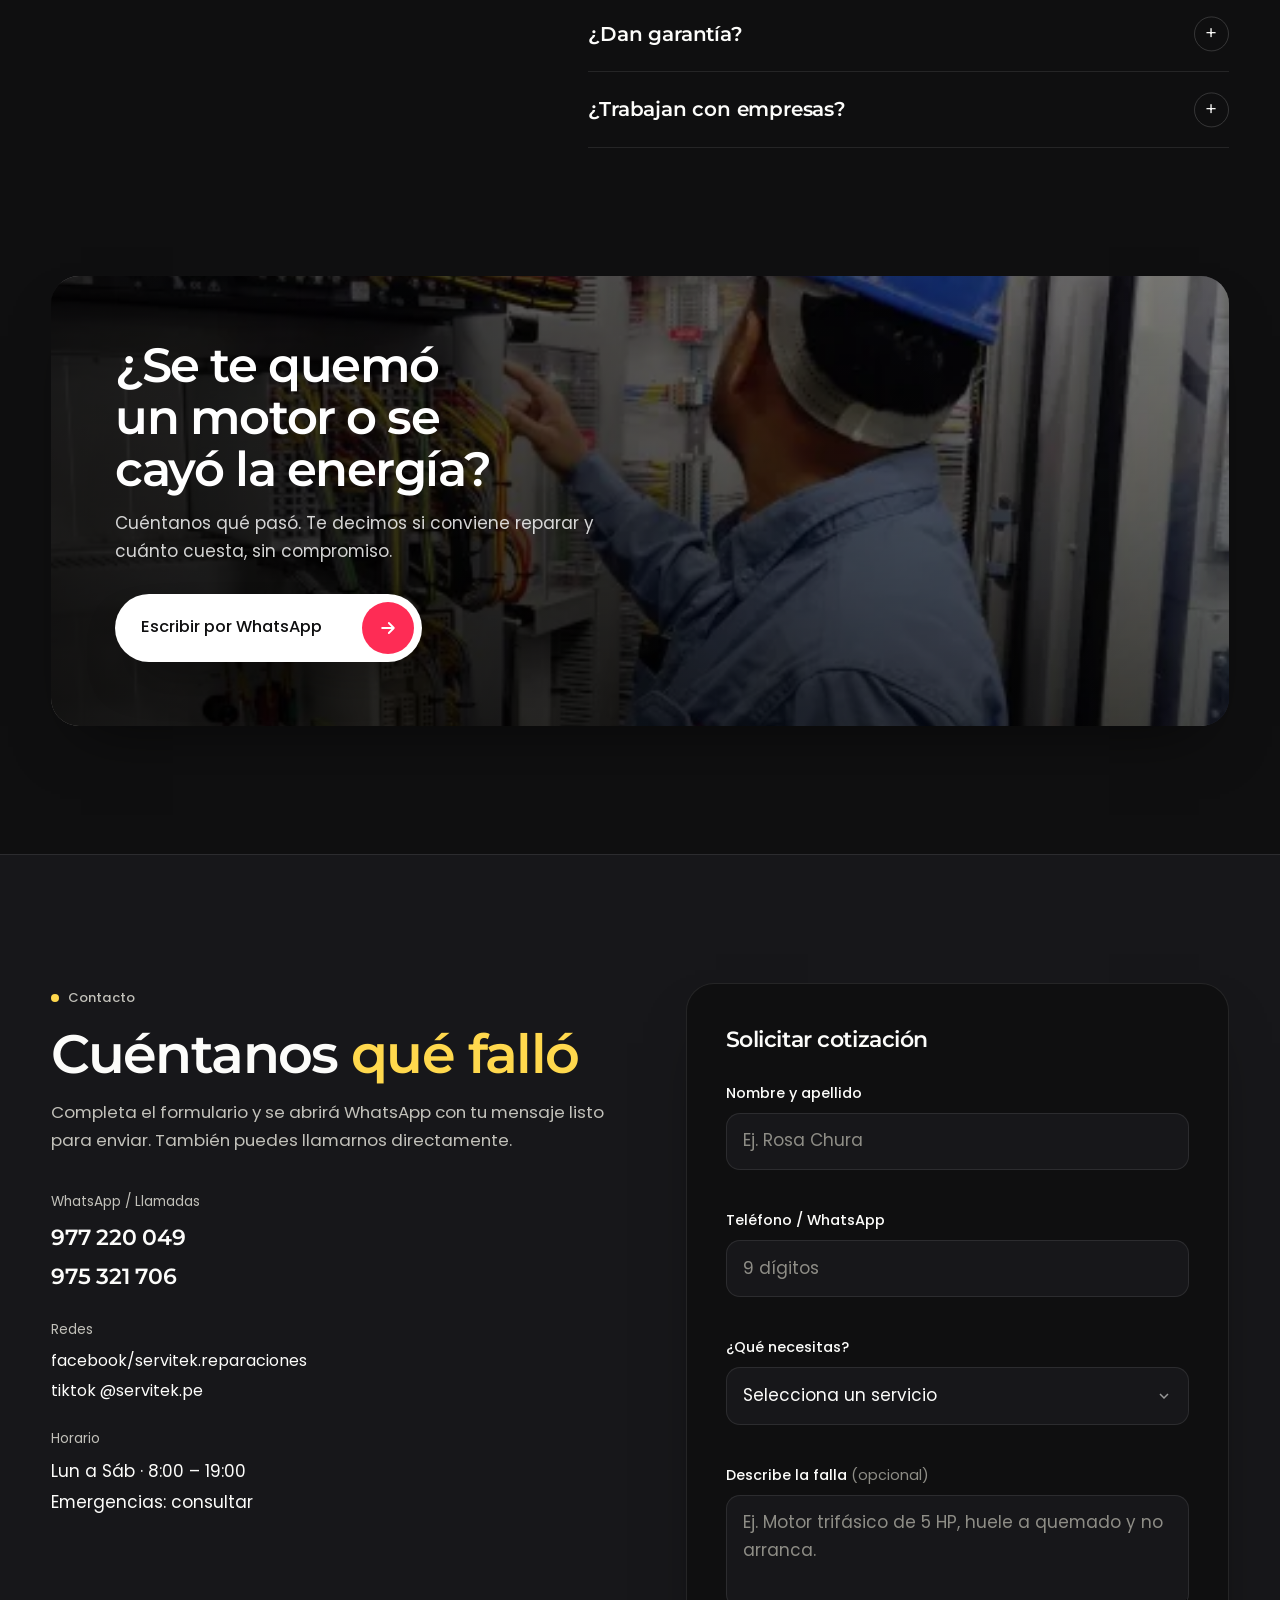
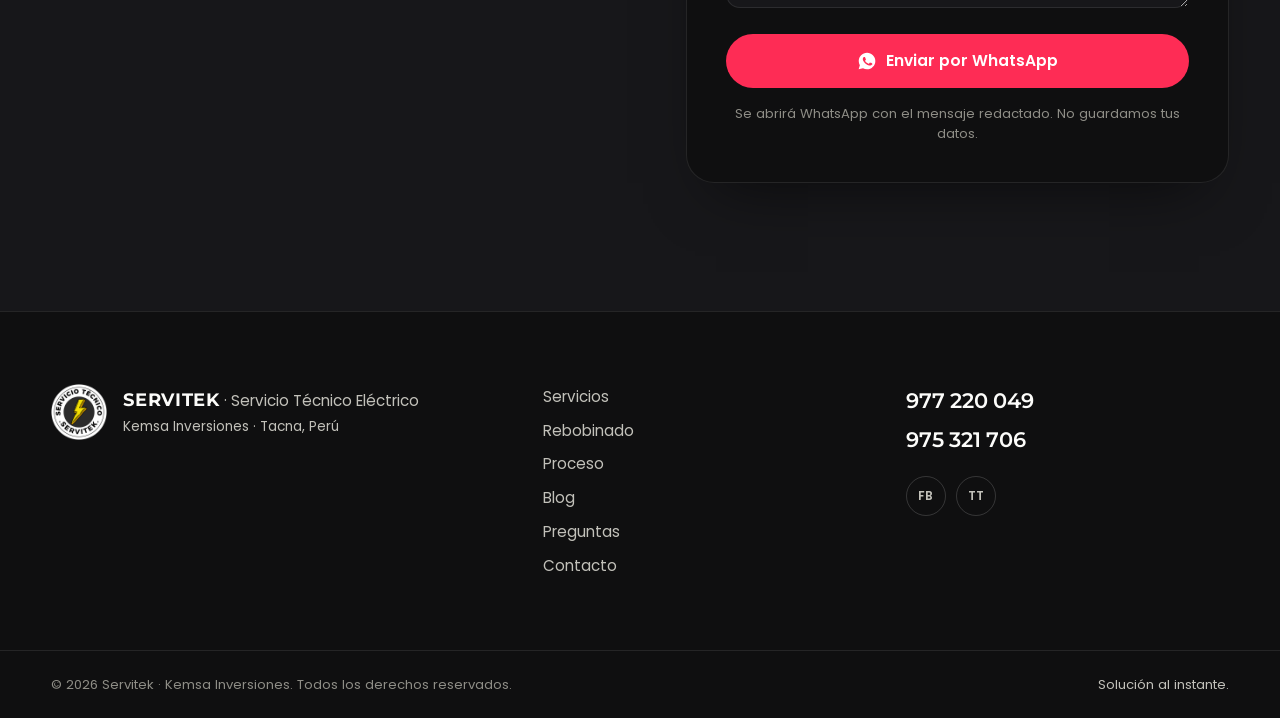
==== commit 16b36fe1: "Tarjetas de servicios en tonos claros y suaves Co-Authored-By: Claude Fable 5.1 <noreply@anthropic.c" ====
--- a/index.html
+++ b/index.html
@@ -26,7 +26,7 @@
 <link rel="preconnect" href="https://fonts.googleapis.com">
 <link rel="preconnect" href="https://fonts.gstatic.com" crossorigin>
 <link href="https://fonts.googleapis.com/css2?family=Montserrat:wght@500;600;700&family=Poppins:wght@400;500;600&display=swap" rel="stylesheet">
-<link rel="stylesheet" href="css/styles.css?v=14">
+<link rel="stylesheet" href="css/styles.css?v=15">
 
 <script type="application/ld+json">
 {
@@ -113,7 +113,7 @@
 
   <div class="services__wrap">
     <div class="services__track" id="servicesTrack" tabindex="0" aria-label="Servicios, desliza para ver más">
-    <article class="svc svc--white" data-reveal>
+    <article class="svc svc--t1" data-reveal>
       <div class="svc__body">
         <p class="svc__tag">Taller especializado</p>
         <h3 class="svc__title">Motores y bombas</h3>
@@ -122,7 +122,7 @@
       </div>
       <div class="svc__art"><img src="assets/foto-motores.webp" alt="Técnico desmontando un motor eléctrico de su carcasa" width="481" height="850" loading="lazy"></div>
     </article>
-    <article class="svc svc--dark" data-reveal data-delay="1">
+    <article class="svc svc--t2" data-reveal data-delay="1">
       <div class="svc__body">
         <p class="svc__tag">Industria y hogar</p>
         <h3 class="svc__title">Instalaciones y tableros</h3>
@@ -131,7 +131,7 @@
       </div>
       <div class="svc__art"><img src="assets/foto-tableros.webp" alt="Técnico con casco revisando un tablero de control industrial" width="481" height="633" loading="lazy"></div>
     </article>
-    <article class="svc svc--sand" data-reveal data-delay="2">
+    <article class="svc svc--t3" data-reveal data-delay="2">
       <div class="svc__body">
         <p class="svc__tag">A domicilio en Tacna</p>
         <h3 class="svc__title">Electrodomésticos</h3>
@@ -140,7 +140,7 @@
       </div>
       <div class="svc__art"><img src="assets/foto-electrodomesticos.webp" alt="Técnico midiendo el motor compresor de un electrodoméstico" width="493" height="853" loading="lazy"></div>
     </article>
-    <article class="svc svc--yellow" data-reveal data-delay="3">
+    <article class="svc svc--t4" data-reveal data-delay="3">
       <div class="svc__body">
         <p class="svc__tag">Frío doméstico y comercial</p>
         <h3 class="svc__title">Refrigeración</h3>
@@ -149,7 +149,7 @@
       </div>
       <div class="svc__art"><img src="assets/foto-diagnostico.webp" alt="Técnico midiendo un tablero eléctrico con multímetro" width="658" height="1039" loading="lazy"></div>
     </article>
-    <article class="svc svc--slate" data-reveal data-delay="4">
+    <article class="svc svc--t5" data-reveal data-delay="4">
       <div class="svc__body">
         <p class="svc__tag">Plantas, minas y agro</p>
         <h3 class="svc__title">Mantenimiento preventivo</h3>
--- a/css/styles.css
+++ b/css/styles.css
@@ -364,20 +364,20 @@
   height:clamp(520px,32vw,620px);
   display:flex; flex-direction:column; overflow:hidden;
   border-radius:var(--r-lg);
-  --card-bg:#0A0A0B; --card-fg:#fff; --card-muted:rgba(255,255,255,.82);
+  --card-bg:#FFFFFF; --card-fg:#161617; --card-muted:#55555A;
   background:var(--card-bg); color:var(--card-fg);
   box-shadow:var(--shadow-rest);
 }
-/* Tonos alternos de tarjeta */
-.svc--white{  --card-bg:#FFFFFF; --card-fg:#161617; --card-muted:#4E4E52 }
-.svc--sand{   --card-bg:#EFE7D8; --card-fg:#1E1A14; --card-muted:#5A5347 }
-.svc--yellow{ --card-bg:var(--yellow); --card-fg:var(--yellow-ink); --card-muted:rgba(21,20,18,.78) }
-.svc--slate{  --card-bg:#E6E9EE; --card-fg:#15181D; --card-muted:#4B525C }
-:root:not([data-theme="light"]) .svc--dark{ --card-bg:var(--surface); border:1px solid var(--line) }
+/* Tonos claros alternos, suaves como en una vitrina */
+.svc--t1{ --card-bg:#FFFFFF }
+.svc--t2{ --card-bg:#F3EEE6 }   /* crema cálido */
+.svc--t3{ --card-bg:#EAECEF }   /* gris muy claro */
+.svc--t4{ --card-bg:#FBF3D6 }   /* amarillo pálido de marca */
+.svc--t5{ --card-bg:#ECE6DC }   /* arena */
 .svc__body{ padding:clamp(1.5rem,2.2vw,2.1rem) clamp(1.4rem,2vw,2rem) 1.25rem; position:relative; z-index:1 }
 .svc__tag{
   font-size:.72rem; font-weight:600; letter-spacing:.06em; text-transform:uppercase;
-  color:var(--action); margin-bottom:.6rem;
+  color:var(--card-muted); margin-bottom:.6rem;
 }
 .svc__title{
   font-family:var(--display); font-weight:600;
@@ -387,7 +387,7 @@
 .svc__text{ font-size:.95rem; line-height:1.5; color:var(--card-muted); margin-bottom:.9rem }
 .svc__link{
   display:inline-flex; gap:.4rem; align-items:center;
-  font-weight:600; font-size:.95rem; color:var(--card-fg);
+  font-weight:600; font-size:.95rem; color:var(--action);
 }
 .svc__link span{ transition:transform .3s var(--ease) }
 .svc__link:hover span{ transform:translateX(5px) }
@@ -396,7 +396,7 @@
   content:''; position:absolute; inset:0; z-index:1; pointer-events:none;
   background:linear-gradient(180deg,var(--card-bg) 0%,transparent 26%);
 }
-.svc--yellow .svc__tag{ color:#B5162F }
+
 .svc__art img{ width:100%; height:100%; object-fit:cover; object-position:50% 40% }
 
 .services__btn{
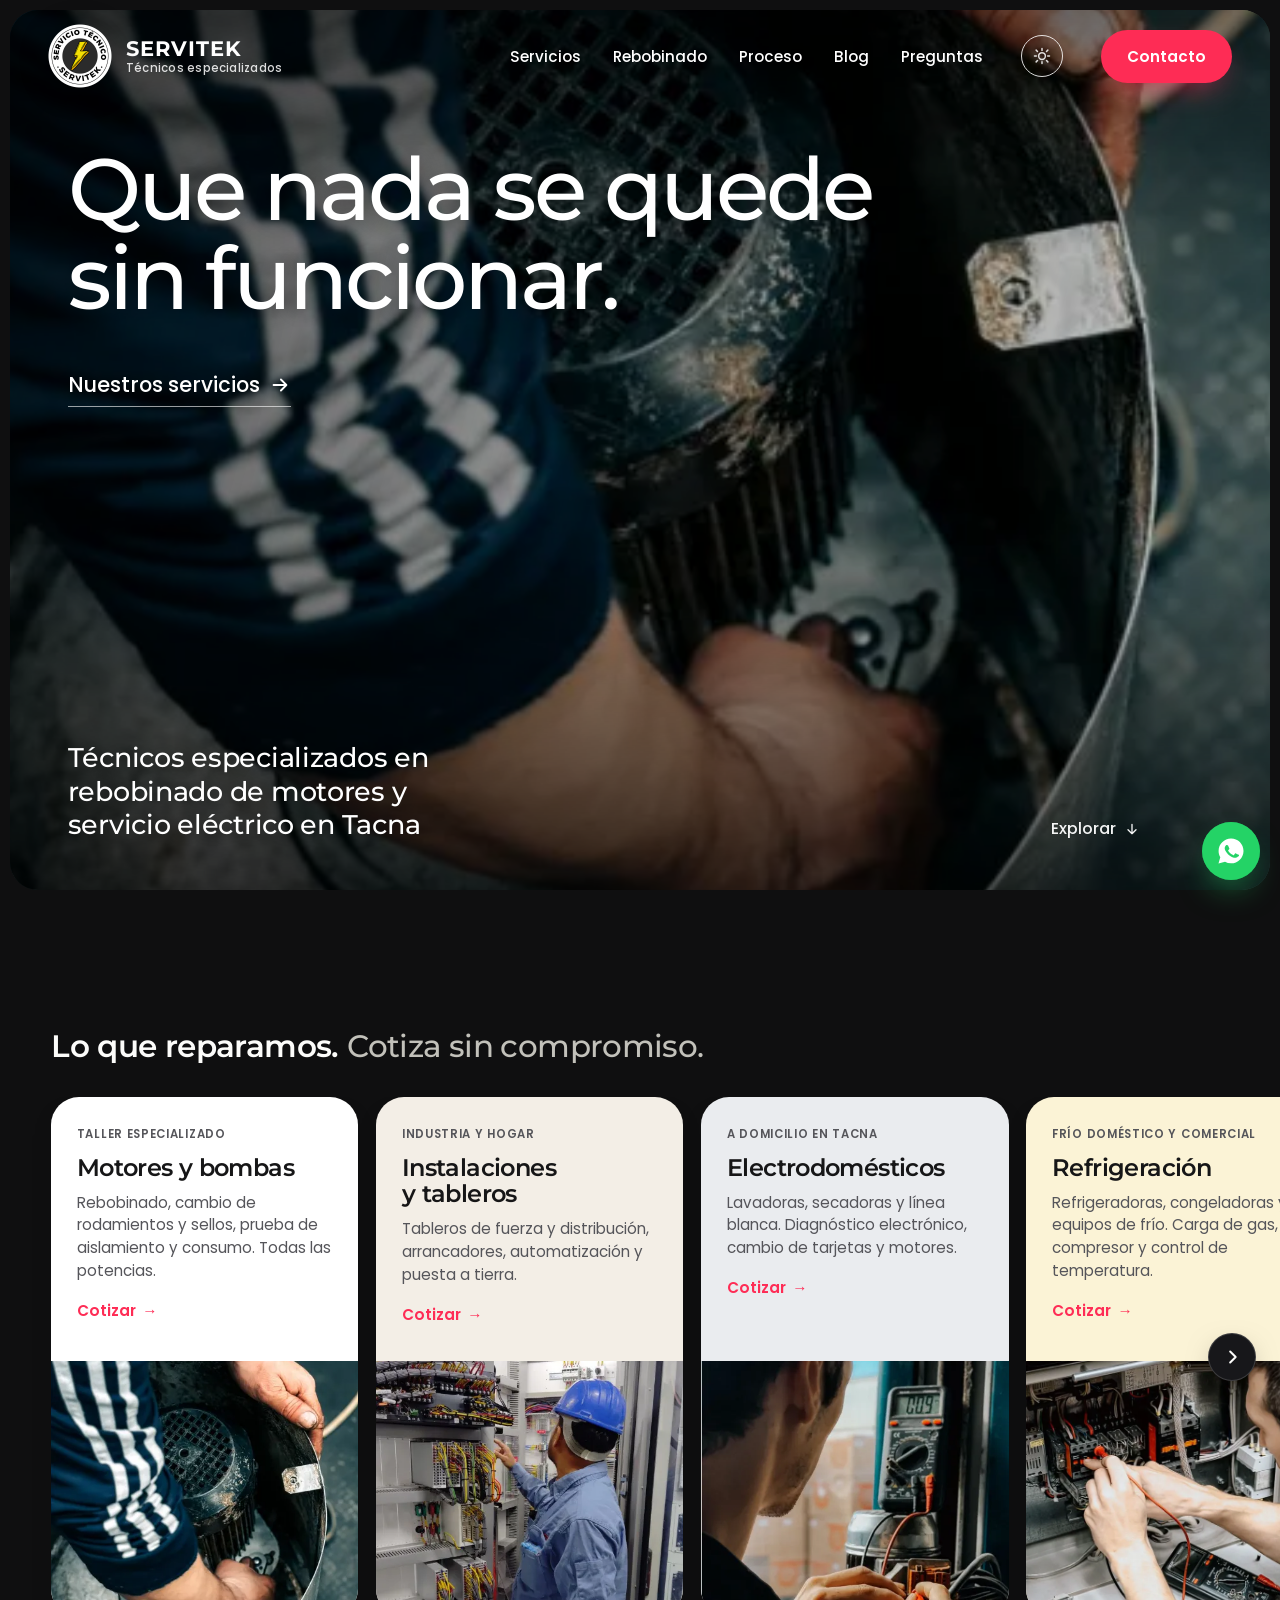
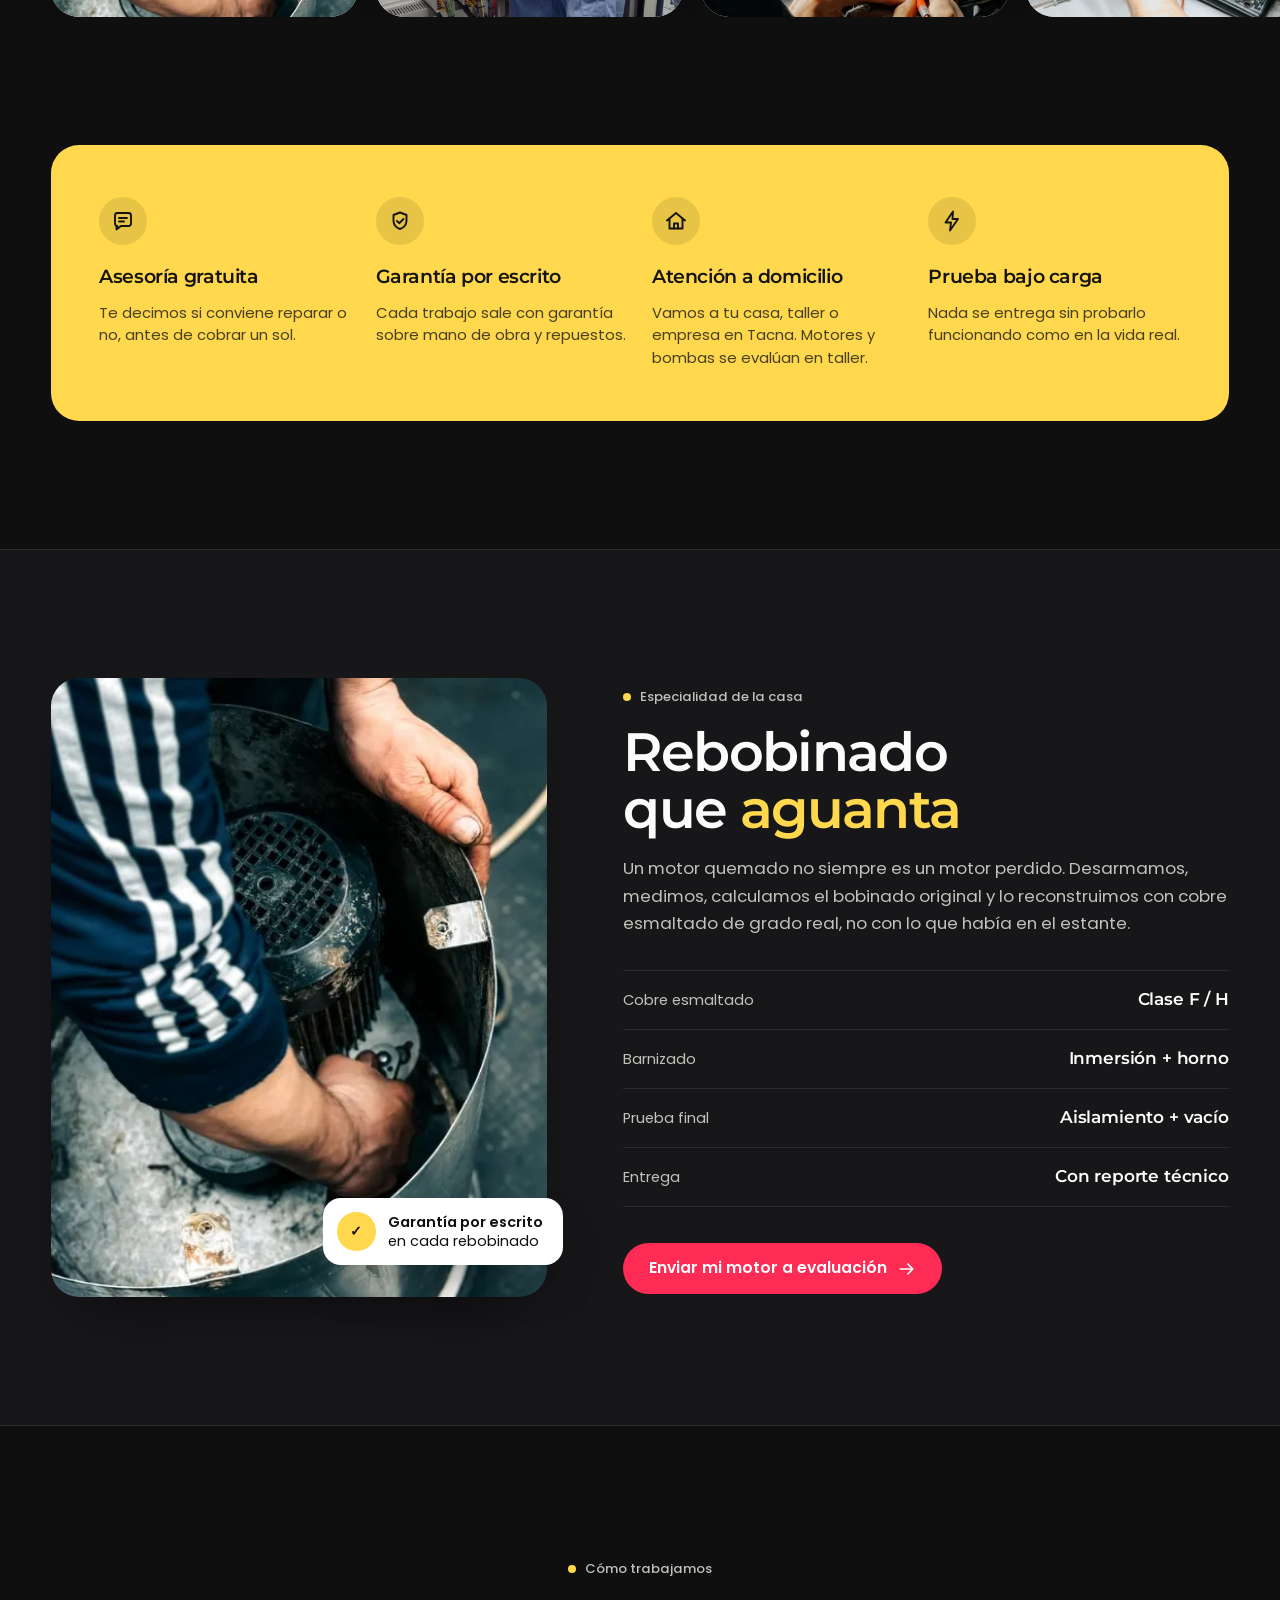
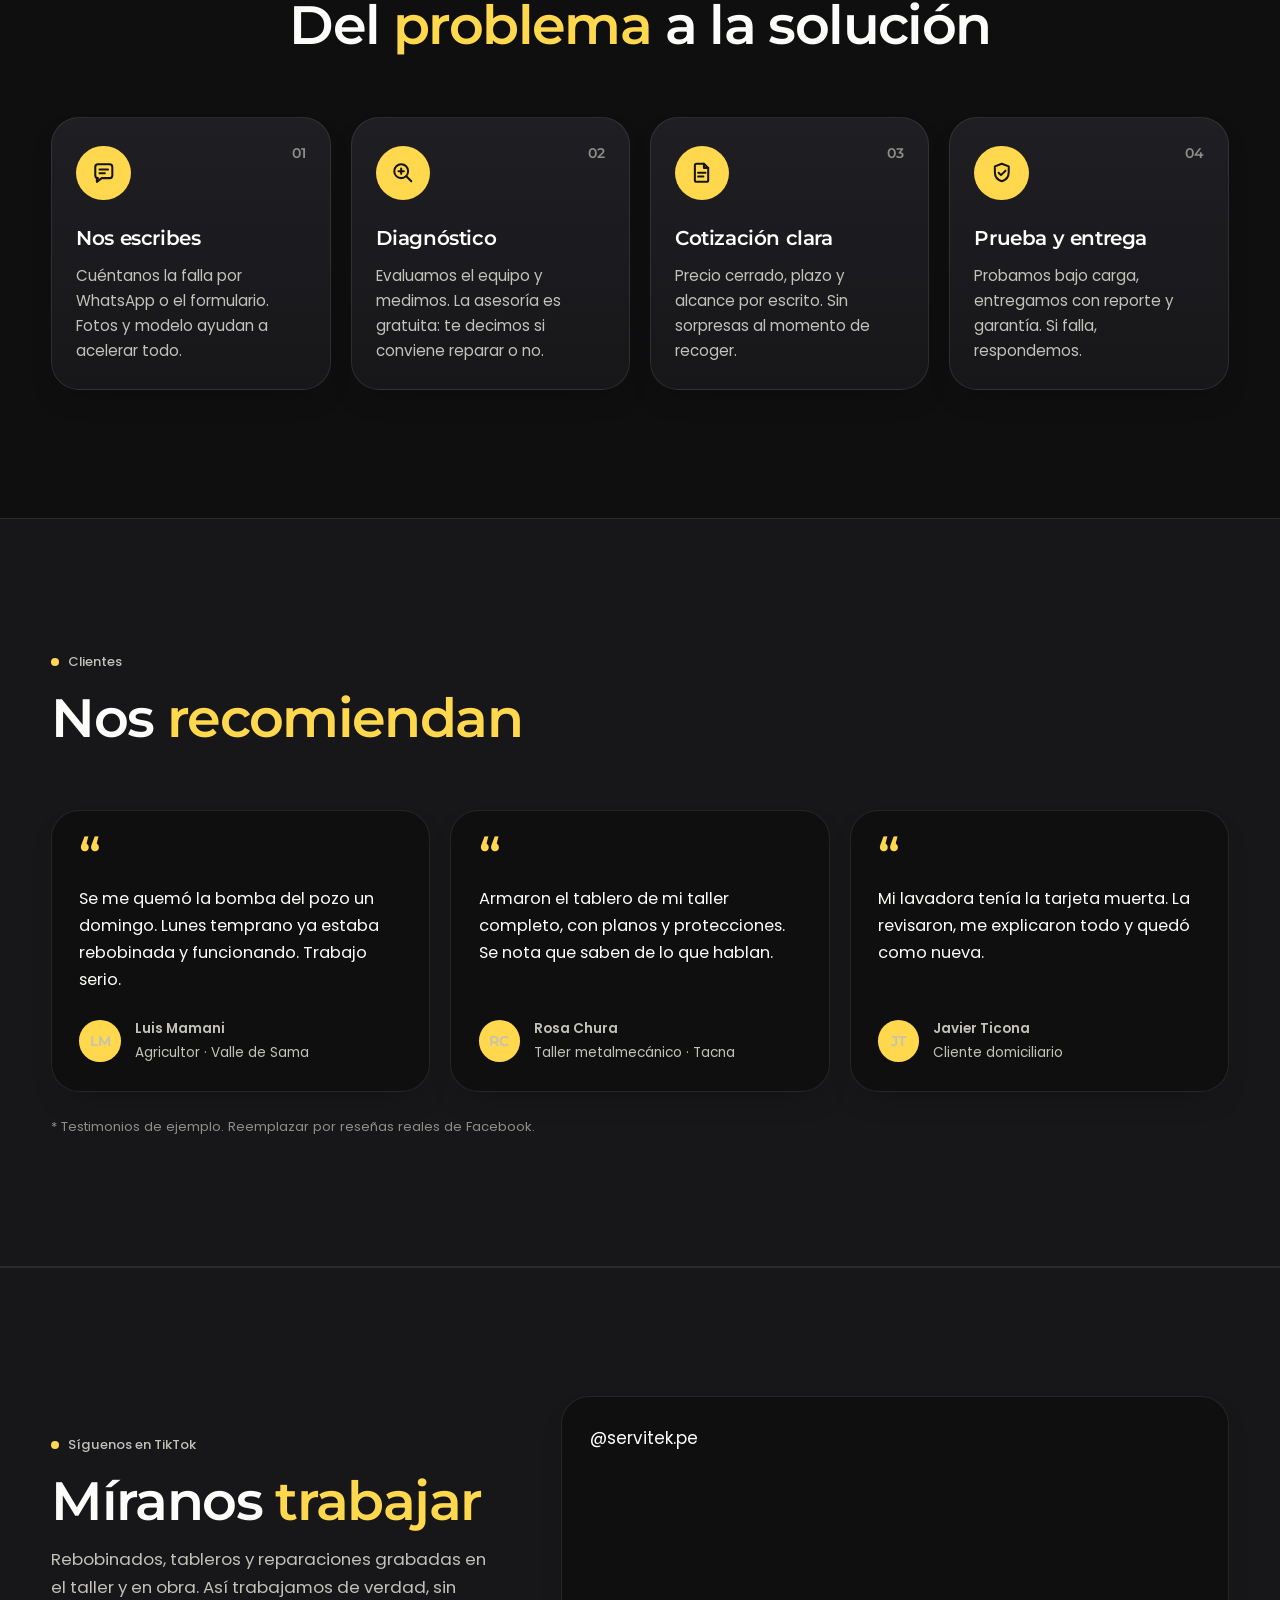
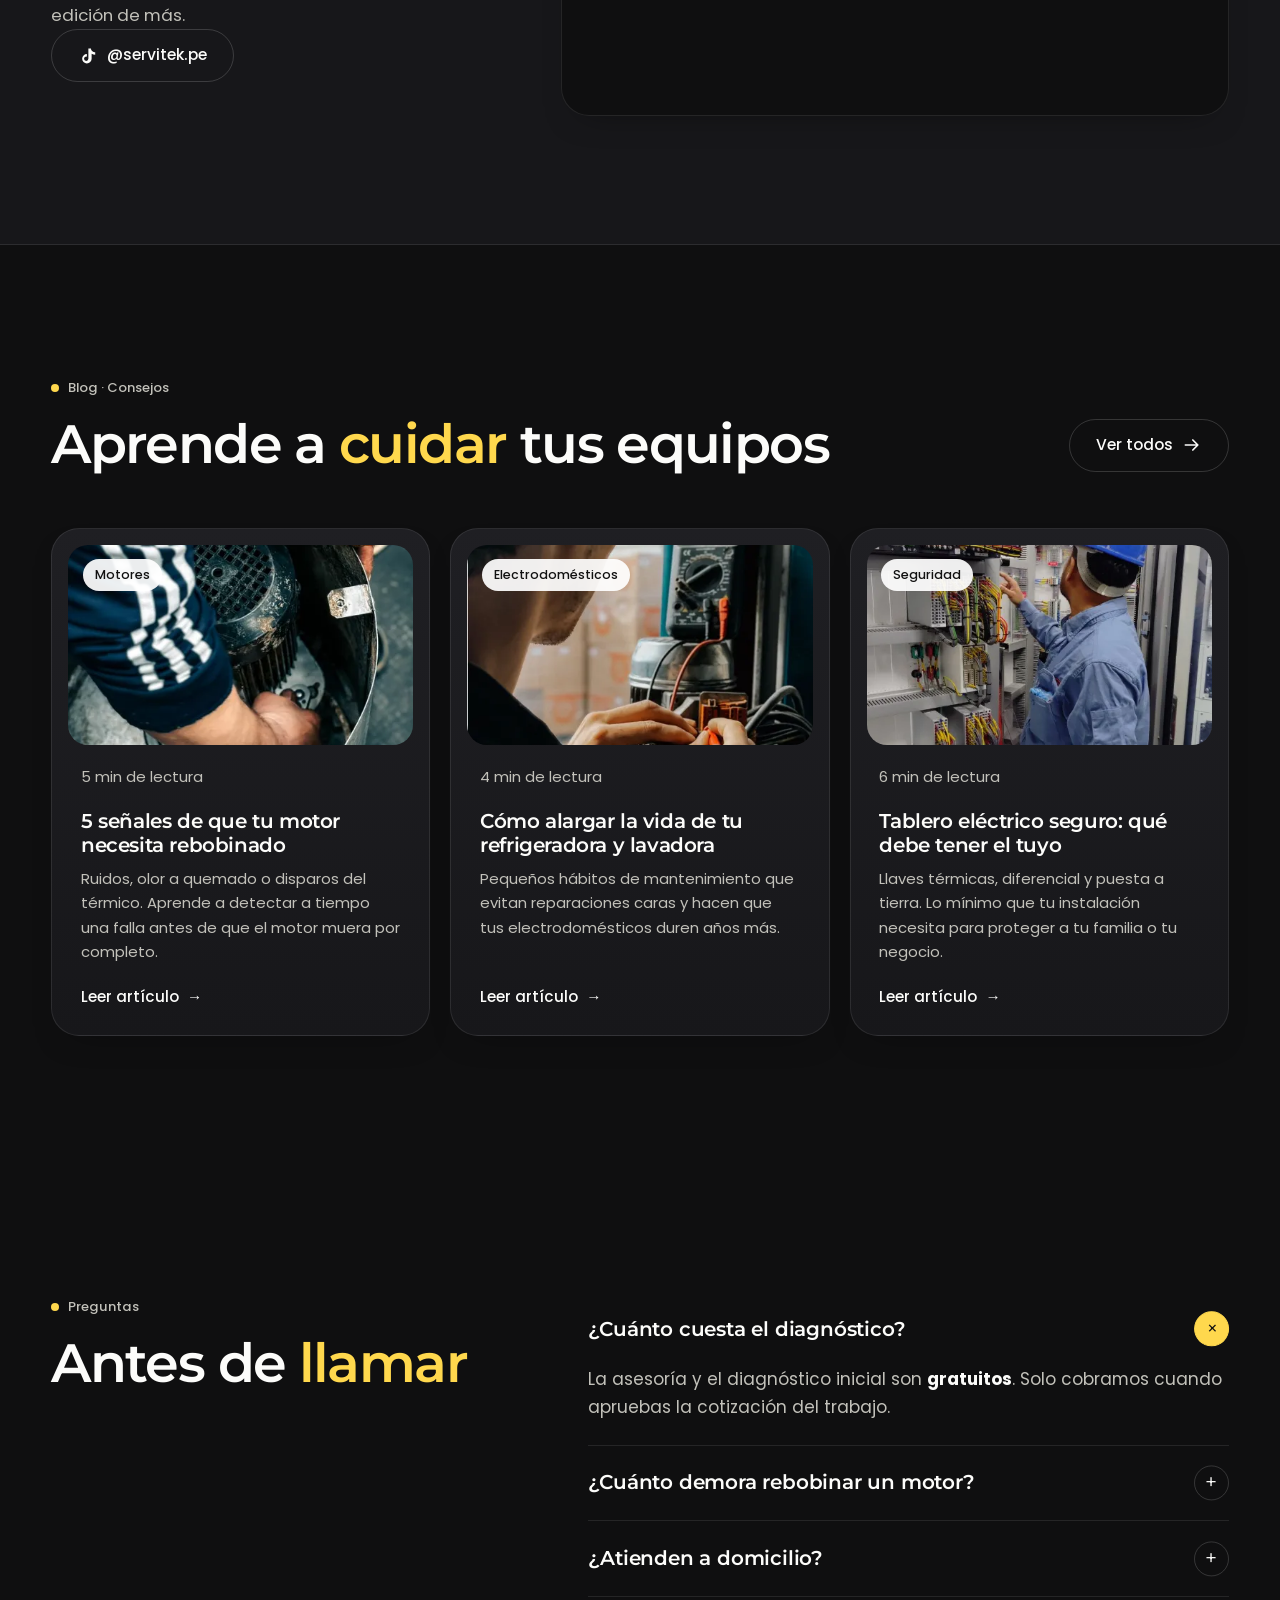
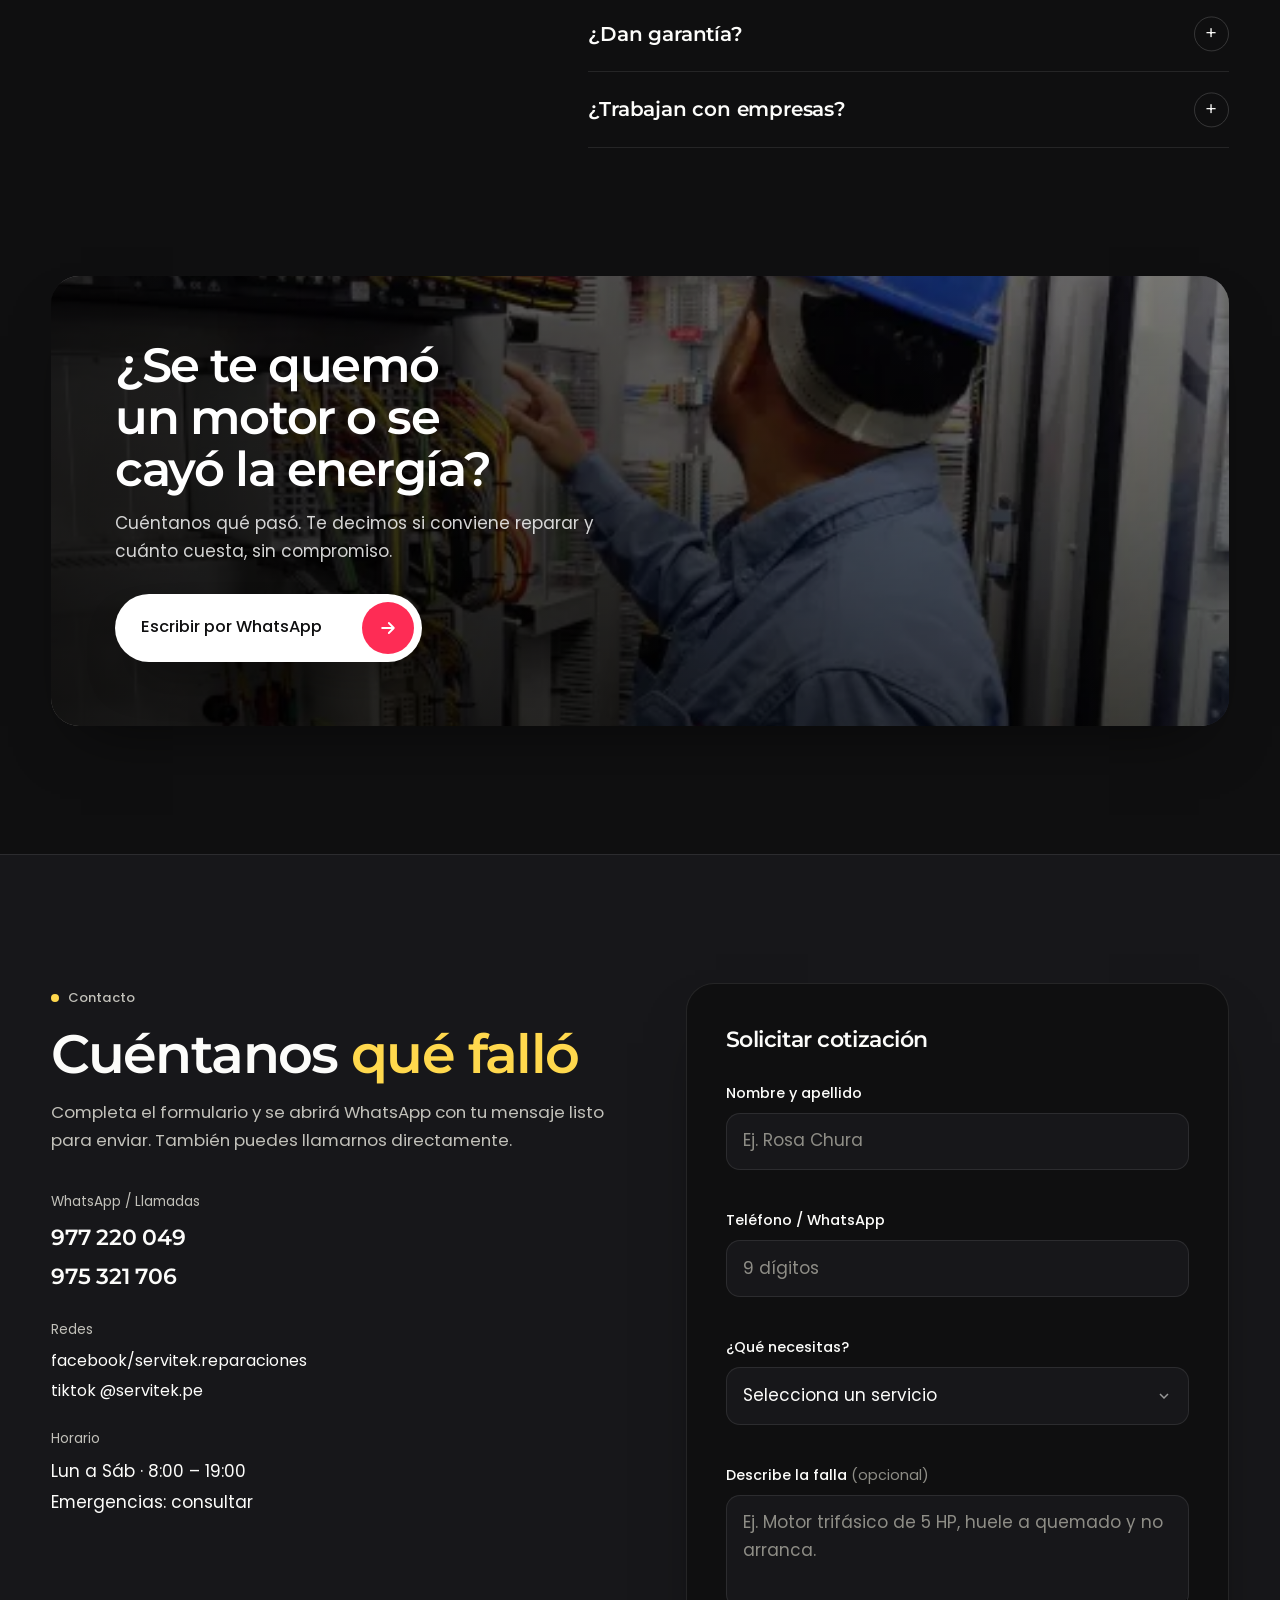
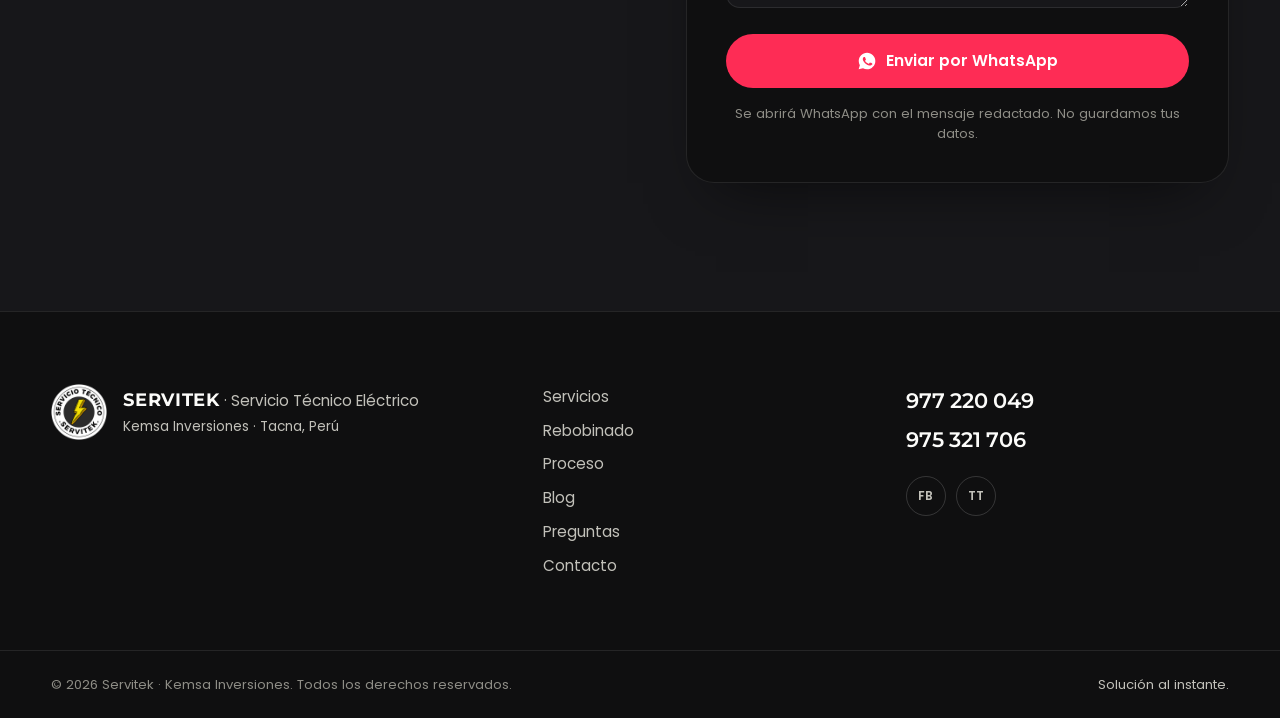
==== commit 0e82c82d: "Quitar degradado sobre las fotos de servicios y alinear su inicio Co-Authored-By: Claude Fable 5.1 <" ====
--- a/index.html
+++ b/index.html
@@ -26,7 +26,7 @@
 <link rel="preconnect" href="https://fonts.googleapis.com">
 <link rel="preconnect" href="https://fonts.gstatic.com" crossorigin>
 <link href="https://fonts.googleapis.com/css2?family=Montserrat:wght@500;600;700&family=Poppins:wght@400;500;600&display=swap" rel="stylesheet">
-<link rel="stylesheet" href="css/styles.css?v=15">
+<link rel="stylesheet" href="css/styles.css?v=16">
 
 <script type="application/ld+json">
 {
--- a/css/styles.css
+++ b/css/styles.css
@@ -374,7 +374,7 @@
 .svc--t3{ --card-bg:#EAECEF }   /* gris muy claro */
 .svc--t4{ --card-bg:#FBF3D6 }   /* amarillo pálido de marca */
 .svc--t5{ --card-bg:#ECE6DC }   /* arena */
-.svc__body{ padding:clamp(1.5rem,2.2vw,2.1rem) clamp(1.4rem,2vw,2rem) 1.25rem; position:relative; z-index:1 }
+.svc__body{ min-height:16.5rem; padding:clamp(1.5rem,2.2vw,2.1rem) clamp(1.4rem,2vw,2rem) 1.25rem; position:relative; z-index:1 }
 .svc__tag{
   font-size:.72rem; font-weight:600; letter-spacing:.06em; text-transform:uppercase;
   color:var(--card-muted); margin-bottom:.6rem;
@@ -392,10 +392,6 @@
 .svc__link span{ transition:transform .3s var(--ease) }
 .svc__link:hover span{ transform:translateX(5px) }
 .svc__art{ flex:1; min-height:0; position:relative }
-.svc__art::before{
-  content:''; position:absolute; inset:0; z-index:1; pointer-events:none;
-  background:linear-gradient(180deg,var(--card-bg) 0%,transparent 26%);
-}
 
 .svc__art img{ width:100%; height:100%; object-fit:cover; object-position:50% 40% }
 
